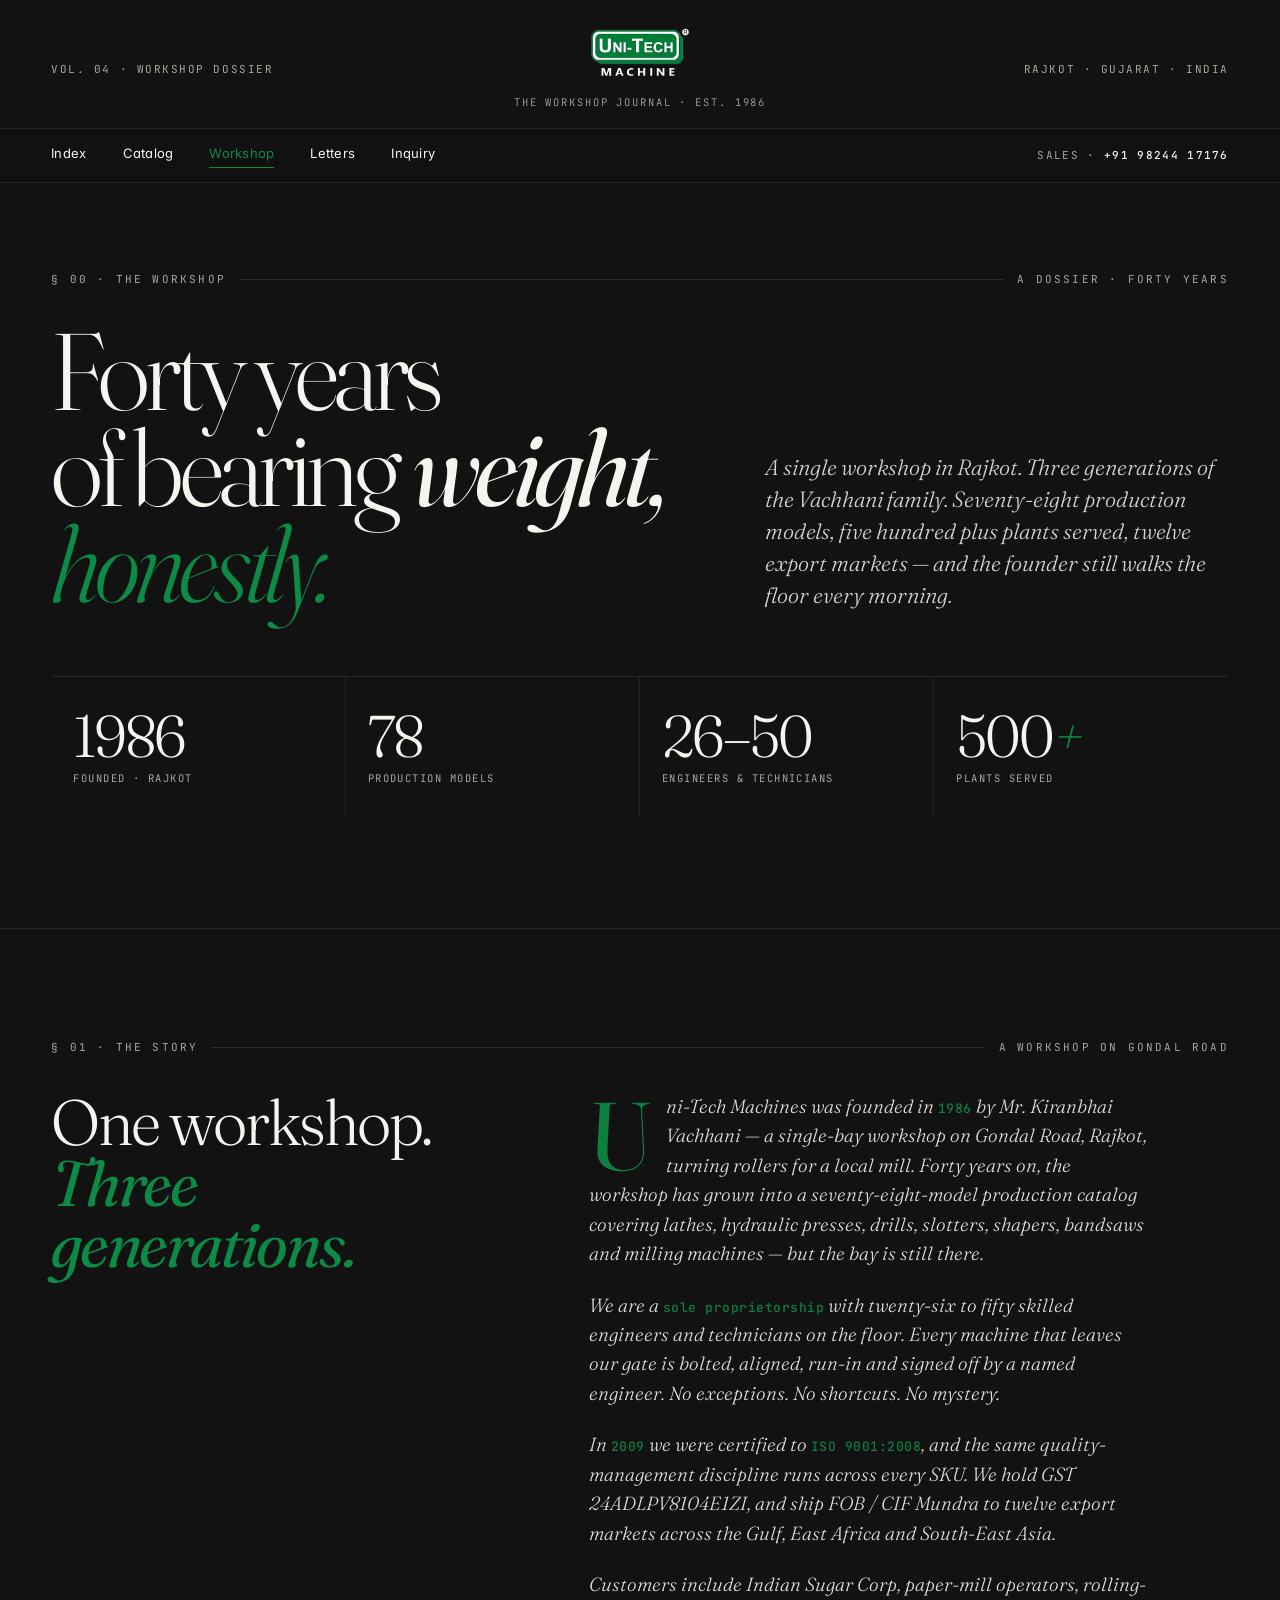
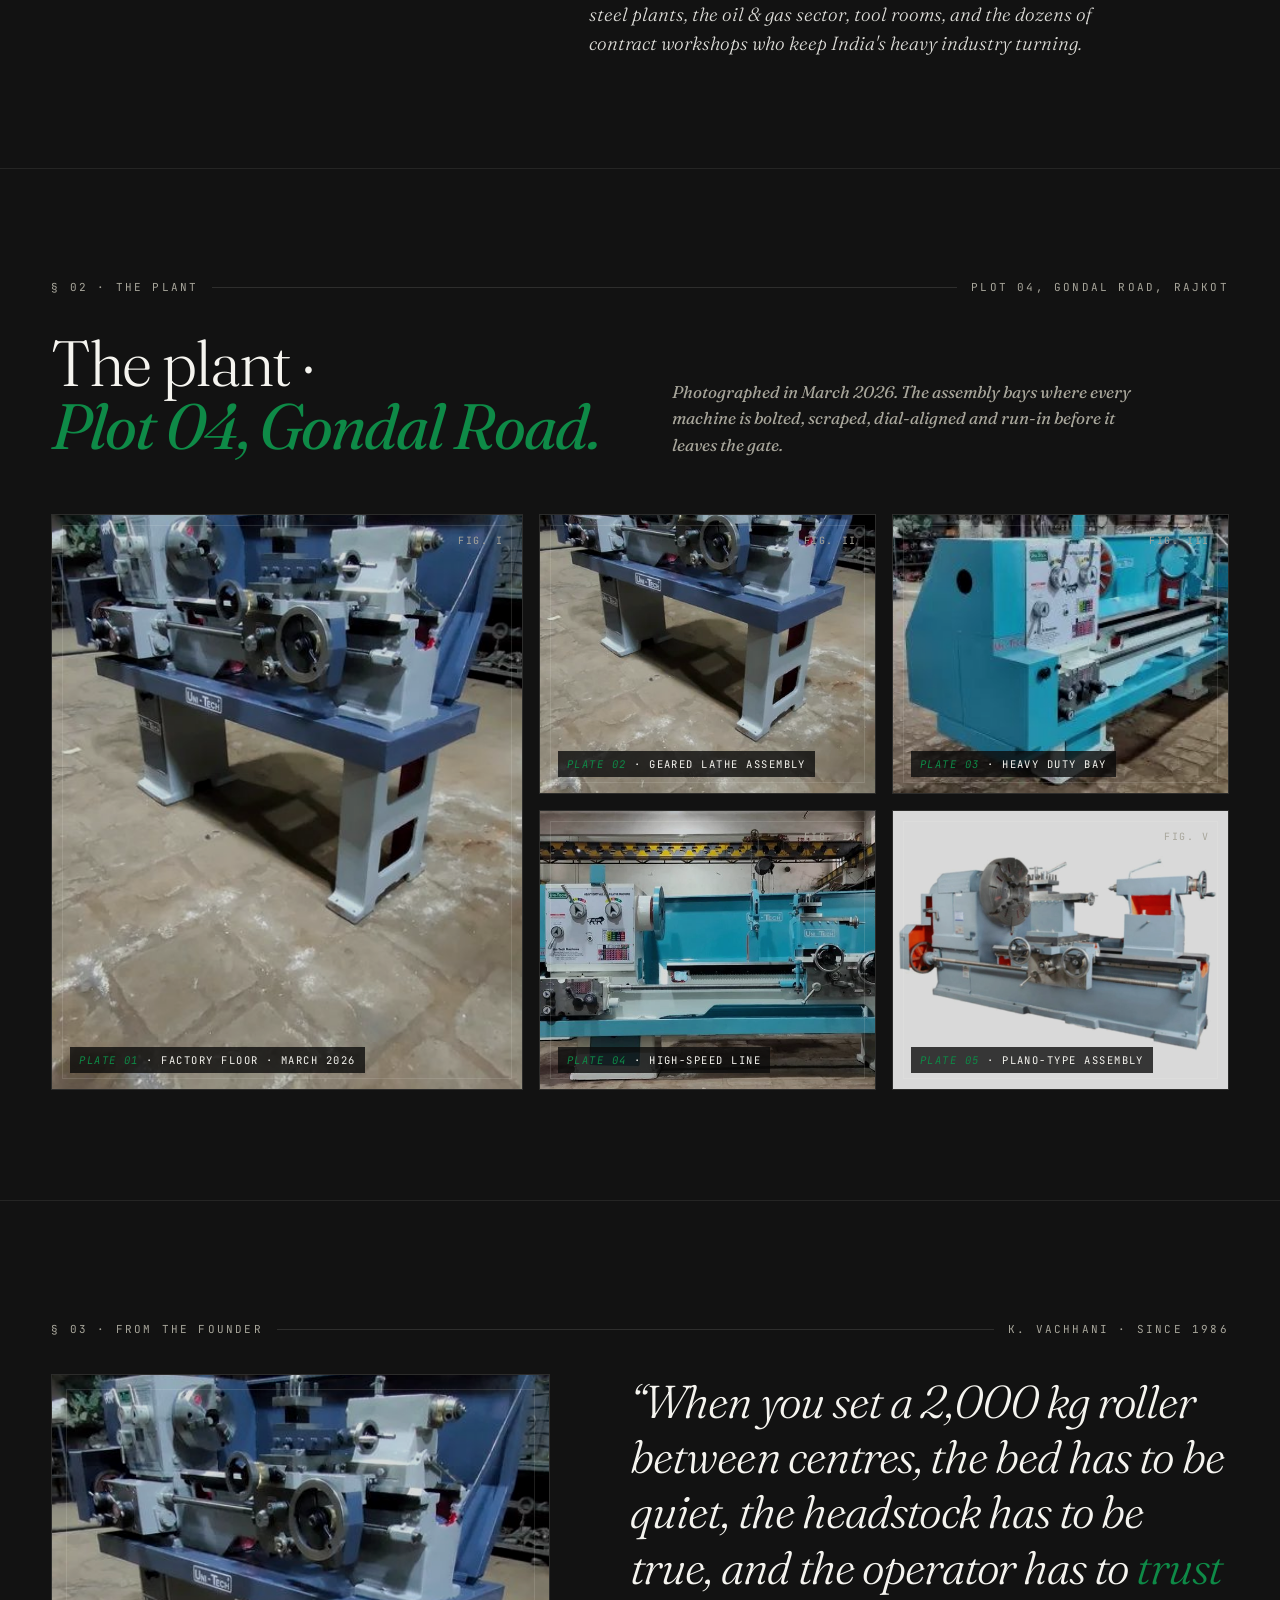
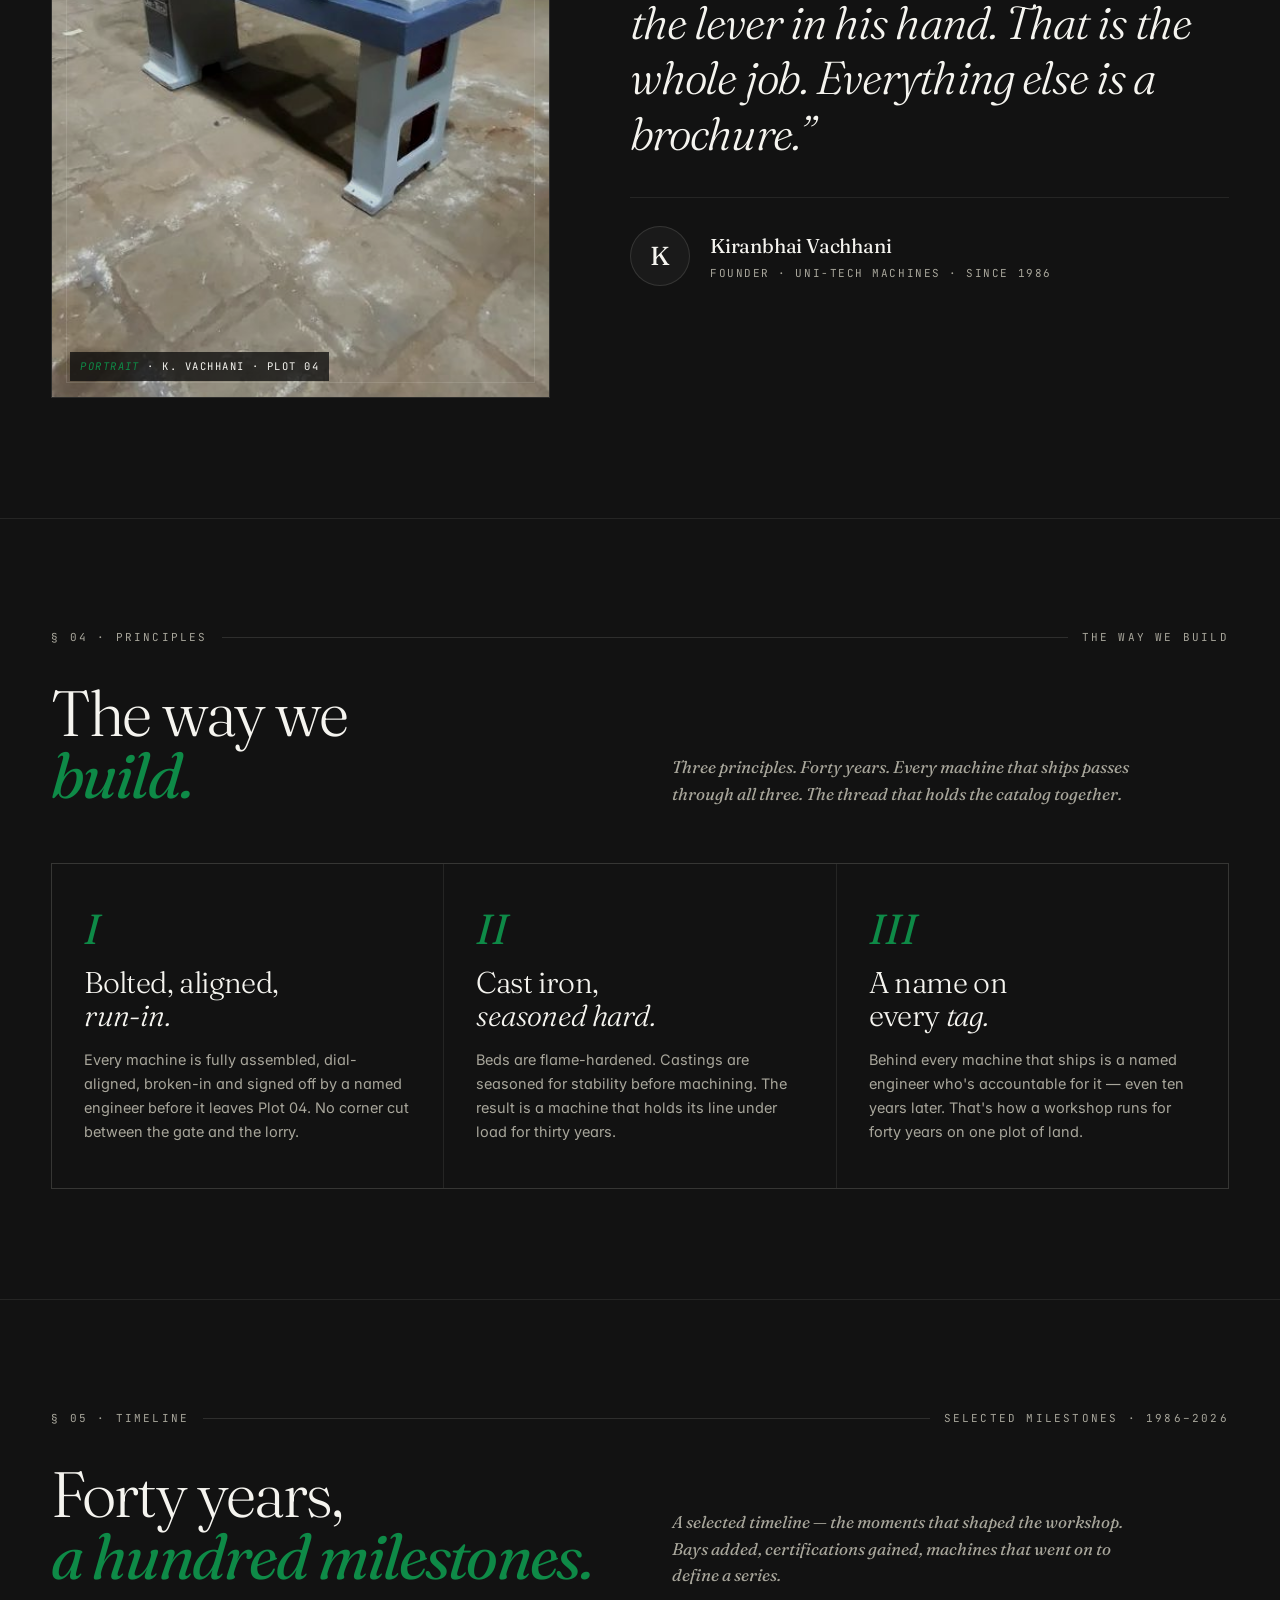
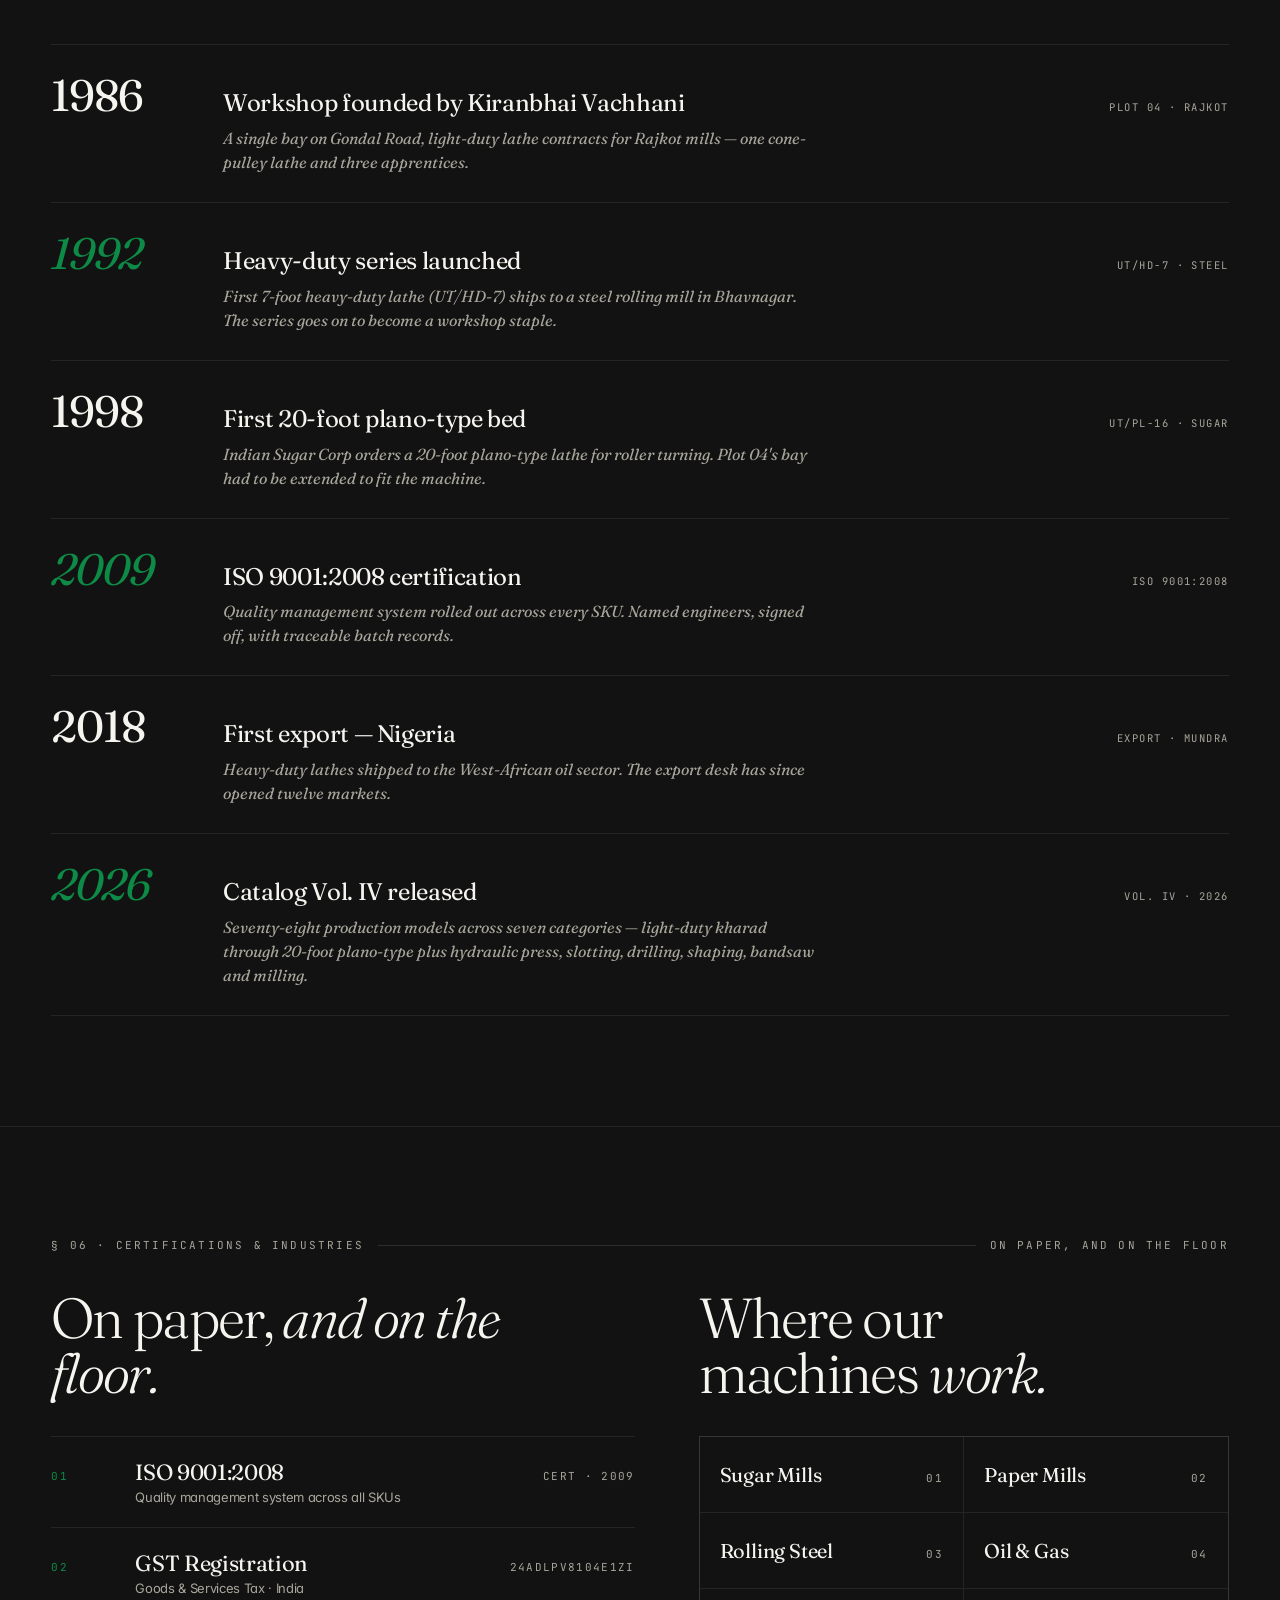
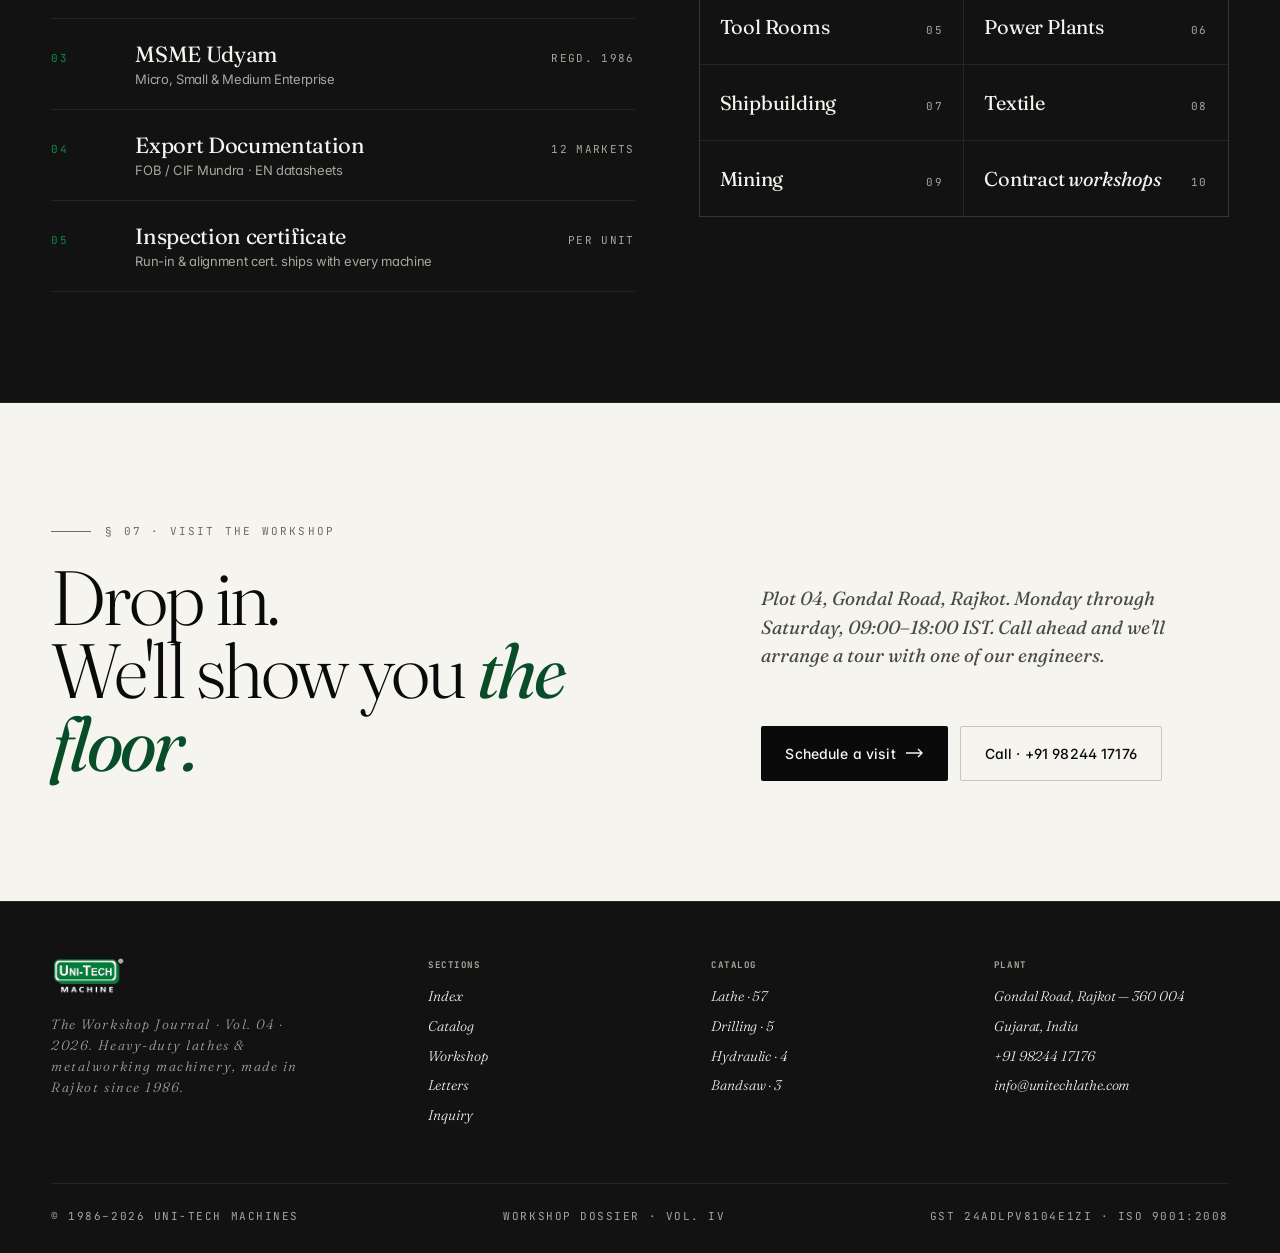
==== about.html @ e2010c21 "Initial commit - UniTech Machines website - Lathe machine catalog with 40+ products - Product detail" ====
<!doctype html>
<html lang="en">
<head>
  <meta charset="UTF-8" />
  <meta name="viewport" content="width=device-width, initial-scale=1" />

  <!-- Primary SEO -->
  <title>The Workshop — About Uni-Tech Machines | Lathe Manufacturer Since 1986</title>
  <meta name="description" content="Founded 1986 by Kiranbhai Vachhani. 40 years of building heavy-duty lathes, hydraulic press and metalworking machinery on Gondal Road, Rajkot. 26-50 engineers, 78 production models, 500+ plants served, 12 export markets. ISO 9001:2008 certified." />
  <meta name="keywords" content="Uni-Tech Machines about, Kiranbhai Vachhani, lathe manufacturer Rajkot, ISO 9001 2008 lathe manufacturer, industrial machinery Gujarat, MSME lathe maker, since 1986" />
  <meta name="author" content="Uni-Tech Machines" />
  <meta name="robots" content="index, follow, max-image-preview:large" />
  <link rel="canonical" href="https://www.unitechmachines.in/about.html" />
  <meta name="theme-color" content="#0E8A47" />
  <link rel="icon" href="img/logos/fevicon.png" />

  <!-- Open Graph -->
  <meta property="og:type" content="website" />
  <meta property="og:site_name" content="Uni-Tech Machines" />
  <meta property="og:title" content="The Workshop — About Uni-Tech Machines | Lathe Manufacturer Since 1986" />
  <meta property="og:description" content="Founded 1986 by Kiranbhai Vachhani. 40 years of building heavy-duty lathes, hydraulic press and metalworking machinery on Gondal Road, Rajkot. 26-50 engineers, 78 production models, 500+ plants served, 12 export markets. ISO 9001:2008 certified." />
  <meta property="og:url" content="https://www.unitechmachines.in/about.html" />
  <meta property="og:image" content="https://www.unitechmachines.in/img/products/uni-tech-geared-lathes.jpg" />
  <meta property="og:locale" content="en_IN" />

  <!-- Twitter -->
  <meta name="twitter:card" content="summary_large_image" />
  <meta name="twitter:title" content="The Workshop — About Uni-Tech Machines | Lathe Manufacturer Since 1986" />
  <meta name="twitter:description" content="Founded 1986 by Kiranbhai Vachhani. 40 years of building heavy-duty lathes, hydraulic press and metalworking machinery on Gondal Road, Rajkot. 26-50 engineers, 78 production models, 500+ plants served, 12 export markets. ISO 9001:2008 certified." />
  <meta name="twitter:image" content="https://www.unitechmachines.in/img/products/uni-tech-geared-lathes.jpg" />
  <link rel="preconnect" href="https://fonts.googleapis.com" />
  <link rel="preconnect" href="https://fonts.gstatic.com" crossorigin />
  <link href="https://fonts.googleapis.com/css2?family=Fraunces:ital,opsz,wght@0,9..144,300..700;1,9..144,300..700&family=Inter:wght@300;400;500;600;700&family=JetBrains+Mono:wght@400;500&display=swap" rel="stylesheet" />
  <link rel="stylesheet" href="css/base.css" />
  <style>
    body{ background: var(--ink-2); }

    /* ===== Masthead ===== */
    .masthead{ padding: 28px 0 18px; border-bottom: 1px solid rgba(245,244,239,.08); }
    .masthead-inner{ display:grid; grid-template-columns: 1fr auto 1fr; gap: 24px; align-items: center; }
    .masthead .left,.masthead .right{ font-family: var(--f-mono); font-size: 11px; letter-spacing:.14em; text-transform:uppercase; color: var(--bone-mute); }
    .masthead .right{ text-align: right; }
    .masthead .center{ font-family: var(--f-display); font-style: italic; font-weight: 300; font-size: 32px; letter-spacing: -0.01em; text-align: center; }
    .masthead .center small{ display:block; font-family: var(--f-mono); font-size: 10.5px; letter-spacing:.18em; text-transform: uppercase; color: var(--bone-mute); margin-top: 6px; font-style: normal; }

    .nav2{ display:flex; justify-content:space-between; align-items: center; padding: 14px 0; border-bottom: 1px solid rgba(245,244,239,.08); position: sticky; top:0; z-index: 50; background: rgba(18,18,18,.85); backdrop-filter: blur(12px); }
    .nav2 .wrap{ display:flex; justify-content:space-between; align-items: center; }
    .nav2-links{ display:flex; gap: 36px; }
    .nav2-links a{ font-family: var(--f-sans); font-size: 13px; color: var(--bone); letter-spacing: 0.02em; padding-bottom: 4px; border-bottom: 1px solid transparent; }
    .nav2-links a:hover, .nav2-links a.active{ border-color: var(--rust); color: var(--rust); }
    .nav2 .meta{ font-family: var(--f-mono); font-size: 11px; letter-spacing:.12em; color: var(--bone-mute); text-transform: uppercase; }
    .nav2 .meta b{ color: var(--bone); font-weight: 500; }

    .smark{ font-family: var(--f-mono); font-size: 11px; letter-spacing: .2em; text-transform: uppercase; color: var(--bone-mute); display:flex; align-items:center; gap: 14px; margin-bottom: 36px; }
    .smark .line{ flex: 1; height:1px; background: rgba(245,244,239,.12); }

    /* ===== Front matter (hero) ===== */
    .front{ padding: 88px 0 110px; border-bottom: 1px solid rgba(245,244,239,.08); }
    .front h1{
      font-family: var(--f-display); font-weight: 300;
      font-size: clamp(60px, 8.5vw, 156px);
      line-height: 0.88; letter-spacing: -0.045em;
      max-width: 14ch;
    }
    .front h1 em{ font-style: italic; font-weight: 400; }
    .front h1 .ru{ color: var(--rust); font-style: italic; }
    .front-grid{ display:grid; grid-template-columns: 1.4fr 1fr; gap: 64px; align-items: end; }
    .front .deck{
      font-family: var(--f-display); font-style: italic; font-weight: 300;
      font-size: 22px; line-height: 1.45;
      color: var(--bone); opacity: .85; max-width: 38ch;
    }

    /* tag-strip of stamps */
    .stamps{
      display:grid; grid-template-columns: repeat(4, 1fr); gap: 0;
      border-top: 1px solid rgba(245,244,239,.08); margin-top: 64px;
    }
    .stamp-cell{
      padding: 32px 22px;
      border-right: 1px solid rgba(245,244,239,.08);
      display:flex; flex-direction: column; gap: 8px;
    }
    .stamp-cell:last-child{ border-right: 0; }
    .stamp-cell h3{
      font-family: var(--f-display); font-weight: 300;
      font-size: clamp(40px, 4.6vw, 72px); line-height: 0.9; letter-spacing: -0.035em;
    }
    .stamp-cell h3 em{ font-style: italic; color: var(--rust); }
    .stamp-cell p{ font-family: var(--f-mono); font-size: 10.5px; letter-spacing: .14em; text-transform: uppercase; color: var(--bone-mute); }

    /* ===== Story (editorial column) ===== */
    .story{ padding: 110px 0; border-bottom: 1px solid rgba(245,244,239,.08); }
    .story-grid{ display:grid; grid-template-columns: 1fr 1.4fr; gap: 80px; align-items: start; }
    .story h2{ font-family: var(--f-display); font-weight: 300; font-size: clamp(40px, 5vw, 80px); line-height: 0.95; letter-spacing: -0.035em; max-width: 12ch; }
    .story h2 em{ font-style: italic; color: var(--rust); font-weight: 400; }
    .story .col{ display:flex; flex-direction: column; gap: 22px; max-width: 56ch; }
    .story .col p{ font-family: var(--f-display); font-style: italic; font-weight: 300; font-size: 19px; line-height: 1.55; color: var(--bone); opacity: .9; }
    .story .col p b{ color: var(--rust); font-style: normal; font-weight: 500; font-family: var(--f-mono); font-size: 13px; letter-spacing: .04em; }
    .story .col p:first-child::first-letter{
      font-family: var(--f-display); font-style: normal; font-weight: 400;
      font-size: 96px; line-height: 0.78;
      float: left; margin-right: 14px; margin-top: 6px;
      color: var(--rust);
    }

    /* ===== Plant gallery ===== */
    .plant{ padding: 110px 0; border-bottom: 1px solid rgba(245,244,239,.08); }
    .plant .head{ display:grid; grid-template-columns: 1fr 1fr; gap: 64px; align-items: end; margin-bottom: 56px; }
    .plant .head h2{ font-family: var(--f-display); font-weight: 300; font-size: clamp(40px, 5vw, 72px); line-height: 0.98; letter-spacing: -0.03em; max-width: 18ch; }
    .plant .head h2 em{ font-style: italic; color: var(--rust); font-weight: 400; }
    .plant .head .col-text{ font-family: var(--f-display); font-style: italic; font-size: 17px; line-height: 1.55; color: var(--bone-mute); max-width: 44ch; }

    .plant-grid{ display:grid; grid-template-columns: 1.4fr 1fr 1fr; grid-template-rows: 280px 280px; gap: 16px; }
    .pframe{
      position: relative; overflow: hidden; background: var(--ink-3);
      border: 1px solid rgba(245,244,239,.08);
    }
    .pframe img{ width: 100%; height: 100%; object-fit: cover; filter: contrast(1.04) saturate(.9) brightness(.85); }
    .pframe::before{ content:""; position:absolute; inset: 10px; border: 1px solid rgba(245,244,239,.12); pointer-events: none; z-index: 1; }
    .pframe .stamp{
      position:absolute; left: 18px; bottom: 16px; z-index: 2;
      font-family: var(--f-mono); font-size: 10.5px; letter-spacing: .14em; text-transform: uppercase;
      background: rgba(10,10,10,.78); padding: 5px 9px; color: var(--bone);
    }
    .pframe .stamp em{ color: var(--rust); font-style: italic; }
    .pframe .corner{ position:absolute; top: 18px; right: 18px; z-index: 2; font-family: var(--f-mono); font-size: 10px; color: var(--bone-mute); letter-spacing: .16em; }
    .pframe.tall{ grid-row: 1 / 3; }

    /* ===== Principles ===== */
    .vals{ padding: 110px 0; border-bottom: 1px solid rgba(245,244,239,.08); }
    .vals .head{ display:grid; grid-template-columns: 1fr 1fr; gap: 64px; align-items: end; margin-bottom: 56px; }
    .vals .head h2{ font-family: var(--f-display); font-weight: 300; font-size: clamp(40px, 5vw, 72px); line-height: 0.98; letter-spacing: -0.03em; max-width: 14ch; }
    .vals .head h2 em{ font-style: italic; color: var(--rust); font-weight: 400; }
    .vals .head .col-text{ font-family: var(--f-display); font-style: italic; font-size: 17px; line-height: 1.55; color: var(--bone-mute); max-width: 42ch; }
    .vgrid{ display:grid; grid-template-columns: repeat(3, 1fr); gap: 1px; background: rgba(245,244,239,.08); border: 1px solid rgba(245,244,239,.08); }
    .vcell{ background: var(--ink-2); padding: 44px 32px; display:flex; flex-direction: column; gap: 16px; min-height: 320px; }
    .vcell .roman{ font-family: var(--f-display); font-style: italic; font-size: 42px; line-height: 1; color: var(--rust); font-weight: 400; }
    .vcell h3{ font-family: var(--f-display); font-weight: 300; font-size: 30px; line-height: 1.1; letter-spacing: -0.02em; }
    .vcell h3 em{ font-style: italic; }
    .vcell p{ color: var(--bone-mute); font-size: 14.5px; line-height: 1.65; }

    /* ===== Timeline (long table) ===== */
    .tline{ padding: 110px 0; border-bottom: 1px solid rgba(245,244,239,.08); }
    .tline .head{ display:grid; grid-template-columns: 1fr 1fr; gap: 64px; align-items: end; margin-bottom: 56px; }
    .tline .head h2{ font-family: var(--f-display); font-weight: 300; font-size: clamp(40px, 5vw, 72px); line-height: 0.98; letter-spacing: -0.03em; max-width: 14ch; }
    .tline .head h2 em{ font-style: italic; color: var(--rust); font-weight: 400; }
    .tline .head .col-text{ font-family: var(--f-display); font-style: italic; font-size: 17px; line-height: 1.55; color: var(--bone-mute); max-width: 44ch; }

    .tline-rows{ border-top: 1px solid rgba(245,244,239,.08); }
    .tline-row{
      display:grid; grid-template-columns: 140px 1fr 200px; gap: 32px;
      padding: 28px 0; border-bottom: 1px solid rgba(245,244,239,.08); align-items: baseline;
      transition: background .25s var(--ease), padding-left .25s var(--ease);
    }
    .tline-row:hover{ background: rgba(245,244,239,.02); padding-left: 12px; }
    .tline-row:hover .tline-headline{ color: var(--rust); }
    .tline-year{ font-family: var(--f-display); font-size: 44px; line-height: 1; letter-spacing: -0.025em; }
    .tline-year em{ font-style: italic; color: var(--rust); font-weight: 400; }
    .tline-headline{ font-family: var(--f-display); font-size: 24px; letter-spacing: -0.015em; line-height: 1.2; transition: color .25s var(--ease); }
    .tline-desc{ font-family: var(--f-display); font-style: italic; font-size: 16px; color: var(--bone-mute); margin-top: 8px; max-width: 60ch; line-height: 1.5; }
    .tline-tag{ font-family: var(--f-mono); font-size: 10.5px; letter-spacing: .14em; text-transform: uppercase; color: var(--bone-mute); text-align: right; }

    /* ===== Certifications & industries ===== */
    .certs{ padding: 110px 0; border-bottom: 1px solid rgba(245,244,239,.08); }
    .certs-grid{ display:grid; grid-template-columns: 1.1fr 1fr; gap: 64px; align-items: start; }
    .cert-list{ border-top: 1px solid rgba(245,244,239,.08); }
    .cert-row{
      padding: 22px 0; border-bottom: 1px solid rgba(245,244,239,.08);
      display:grid; grid-template-columns: 60px 1fr 160px; gap: 24px; align-items: baseline;
    }
    .cert-row .num{ font-family: var(--f-mono); font-size: 11px; color: var(--rust); letter-spacing: .14em; }
    .cert-row .name{ font-family: var(--f-display); font-size: 22px; letter-spacing: -0.015em; line-height: 1.2; }
    .cert-row .name span{ display:block; font-family: var(--f-sans); font-size: 13px; color: var(--bone-mute); margin-top: 4px; font-weight: 400; }
    .cert-row .ref{ font-family: var(--f-mono); font-size: 11px; color: var(--bone-mute); letter-spacing: .12em; text-transform: uppercase; text-align: right; }

    .ind-list{ display:grid; grid-template-columns: 1fr 1fr; gap: 1px; background: rgba(245,244,239,.08); border: 1px solid rgba(245,244,239,.08); }
    .icell{ background: var(--ink-2); padding: 22px 20px; display:flex; justify-content: space-between; align-items: baseline; gap: 12px; font-family: var(--f-display); font-size: 20px; letter-spacing: -0.01em; }
    .icell:hover{ background: var(--ink-3); color: var(--rust); }
    .icell em{ font-style: italic; }
    .icell .num{ font-family: var(--f-mono); font-size: 11px; color: var(--bone-mute); letter-spacing: .14em; }

    /* ===== Founder quote ===== */
    .quote-section{
      padding: 120px 0; border-bottom: 1px solid rgba(245,244,239,.08);
    }
    .quote-grid{ display:grid; grid-template-columns: 1fr 1.2fr; gap: 80px; align-items: start; }
    .qphoto{ aspect-ratio: 4/5; overflow: hidden; background: var(--ink-3); position: relative; border: 1px solid rgba(245,244,239,.08); }
    .qphoto img{ width: 100%; height: 100%; object-fit: cover; filter: contrast(1.05) saturate(.9) brightness(.85); }
    .qphoto::before{ content:""; position:absolute; inset: 14px; border: 1px solid rgba(245,244,239,.12); pointer-events: none; z-index: 1; }
    .qphoto .stamp{ position:absolute; left:18px; bottom: 16px; font-family: var(--f-mono); font-size: 10.5px; letter-spacing: .14em; color: var(--bone); background: rgba(10,10,10,.75); padding: 6px 10px; text-transform: uppercase; z-index: 2; }
    .qphoto .stamp em{ color: var(--rust); font-style: italic; }

    .qtext{ font-family: var(--f-display); font-style: italic; font-weight: 300; font-size: clamp(28px, 3.6vw, 50px); line-height: 1.2; letter-spacing: -0.02em; color: var(--bone); }
    .qtext .ru{ color: var(--rust); }
    .qmeta{ display:flex; gap: 20px; align-items: center; padding-top: 28px; border-top: 1px solid rgba(245,244,239,.08); margin-top: 36px; }
    .qmeta .name{ font-family: var(--f-display); font-size: 20px; letter-spacing: -0.01em; }
    .qmeta .role{ font-family: var(--f-mono); font-size: 11px; color: var(--bone-mute); letter-spacing: .14em; text-transform: uppercase; display: block; margin-top: 4px; }

    /* ===== CTA ===== */
    .ab-cta{ background: var(--bone); color: var(--ink); padding: 120px 0; }
    .ab-cta .wrap{ display:grid; grid-template-columns: 1.4fr 1fr; gap: 56px; align-items: end; }
    .ab-cta h2{ font-family: var(--f-display); font-weight: 300; font-size: clamp(48px, 6vw, 96px); line-height: 0.95; letter-spacing: -0.035em; }
    .ab-cta h2 em{ font-style: italic; color: var(--rust-deep); font-weight: 400; }
    .ab-cta .signature{ font-family: var(--f-display); font-style: italic; font-size: 19px; line-height: 1.5; color: #4a4a45; max-width: 44ch; }
    .ab-cta .btn{ padding: 16px 24px; background: var(--ink); color: var(--bone); margin-top: 28px; margin-right: 12px; }
    .ab-cta .btn:hover{ background: var(--rust); color: var(--ink); }
    .ab-cta .btn-alt{ background: transparent; color: var(--ink); border: 1px solid rgba(10,10,10,.2); }
    .ab-cta .btn-alt:hover{ background: var(--ink); color: var(--bone); }

    /* ===== Colophon ===== */
    .colophon{ background: var(--ink-2); color: var(--bone-mute); border-top: 1px solid rgba(245,244,239,.1); padding: 56px 0 28px; font-family: var(--f-mono); font-size: 11px; letter-spacing: .14em; text-transform: uppercase; }
    .colophon .grid{ display:grid; grid-template-columns: 1.4fr 1fr 1fr 1fr; gap: 48px; }
    .colophon h5{ color: var(--bone-mute); margin-bottom: 14px; }
    .colophon ul{ display:flex; flex-direction: column; gap: 8px; }
    .colophon ul li{ font-family: var(--f-display); font-size: 14px; text-transform: none; letter-spacing: -0.005em; color: var(--bone); font-style: italic; font-weight: 300; }
    .colophon ul li a:hover{ color: var(--rust); }
    .colophon .title{ font-family: var(--f-display); font-style: italic; font-size: 28px; letter-spacing: -0.01em; color: var(--bone); text-transform: none; }
    .colophon .title-sub{ font-family: var(--f-display); font-size: 13.5px; color: var(--bone-mute); margin-top: 8px; max-width: 32ch; line-height: 1.55; font-style: italic; font-weight: 300; text-transform: none; }
    .colophon .row-bottom{ display:flex; justify-content:space-between; align-items: center; padding-top: 24px; border-top: 1px solid rgba(245,244,239,.08); margin-top: 56px; }

    @media (max-width: 1100px){
      .masthead-inner{ grid-template-columns: 1fr; text-align: center; }
      .masthead .left,.masthead .right{ text-align: center; }
      .front-grid{ grid-template-columns: 1fr; gap: 36px; }
      .stamps{ grid-template-columns: 1fr 1fr; }
      .stamp-cell:nth-child(2){ border-right: 0; }
      .stamp-cell:nth-child(1),.stamp-cell:nth-child(2){ border-bottom: 1px solid rgba(245,244,239,.08); }
      .story-grid{ grid-template-columns: 1fr; gap: 32px; }
      .plant .head{ grid-template-columns: 1fr; gap: 24px; }
      .plant-grid{ grid-template-columns: 1fr 1fr; grid-template-rows: auto auto auto; }
      .pframe.tall{ grid-column: 1 / -1; grid-row: auto; height: 320px; }
      .vals .head{ grid-template-columns: 1fr; gap: 24px; }
      .vgrid{ grid-template-columns: 1fr; }
      .tline .head{ grid-template-columns: 1fr; gap: 24px; }
      .tline-row{ grid-template-columns: 100px 1fr; }
      .tline-tag{ display: none; }
      .certs-grid{ grid-template-columns: 1fr; gap: 32px; }
      .quote-grid{ grid-template-columns: 1fr; gap: 32px; }
      .ab-cta .wrap{ grid-template-columns: 1fr; gap: 24px; }
      .colophon .grid{ grid-template-columns: 1fr 1fr; gap: 32px; }
    }
  </style>
<script src="js/site.js" defer></script>
</head>
<body>

  <!-- masthead -->
  <header class="masthead">
    <div class="wrap masthead-inner">
      <div class="left">Vol. 04 · Workshop dossier</div>
      <div class="center"><img src="img/logos/wh-logo.png" alt="Uni-Tech Machines" class="brand-logo" /><small>The Workshop Journal · est. 1986</small></div>
      <div class="right">Rajkot · Gujarat · India</div>
    </div>
  </header>

  <!-- sticky nav -->
  <nav class="nav2">
    <div class="wrap">
      <div class="nav2-links">
        <a href="index.html">Index</a>
        <a href="catalog.html">Catalog</a>
        <a href="about.html" class="active">Workshop</a>
        <a href="testimonials.html">Letters</a>
        <a href="contact.html">Inquiry</a>
      </div>
      <div class="meta">Sales · <b>+91 98244 17176</b></div>
    </div>
  </nav>

  <!-- Front matter -->
  <section class="front" data-screen-label="About">
    <div class="wrap">
      <div class="smark"><span>§ 00 · The Workshop</span><span class="line"></span><span>A dossier · forty years</span></div>
      <div class="front-grid">
        <h1>Forty years<br />of bearing <em>weight,</em><br /><span class="ru">honestly.</span></h1>
        <p class="deck">A single workshop in Rajkot. Three generations of the Vachhani family. Seventy-eight production models, five hundred plus plants served, twelve export markets — and the founder still walks the floor every morning.</p>
      </div>
      <div class="stamps">
        <div class="stamp-cell"><h3>1986</h3><p>Founded · Rajkot</p></div>
        <div class="stamp-cell"><h3>78</h3><p>Production models</p></div>
        <div class="stamp-cell"><h3>26–50</h3><p>Engineers &amp; technicians</p></div>
        <div class="stamp-cell"><h3>500<em>+</em></h3><p>Plants served</p></div>
      </div>
    </div>
  </section>

  <!-- Story -->
  <section class="story">
    <div class="wrap">
      <div class="smark"><span>§ 01 · The story</span><span class="line"></span><span>A workshop on Gondal Road</span></div>
      <div class="story-grid">
        <h2>One workshop. <em>Three generations.</em></h2>
        <div class="col">
          <p>Uni-Tech Machines was founded in <b>1986</b> by Mr. Kiranbhai Vachhani — a single-bay workshop on Gondal Road, Rajkot, turning rollers for a local mill. Forty years on, the workshop has grown into a seventy-eight-model production catalog covering lathes, hydraulic presses, drills, slotters, shapers, bandsaws and milling machines — but the bay is still there.</p>
          <p>We are a <b>sole proprietorship</b> with twenty-six to fifty skilled engineers and technicians on the floor. Every machine that leaves our gate is bolted, aligned, run-in and signed off by a named engineer. No exceptions. No shortcuts. No mystery.</p>
          <p>In <b>2009</b> we were certified to <b>ISO 9001:2008</b>, and the same quality-management discipline runs across every SKU. We hold GST 24ADLPV8104E1ZI, and ship FOB / CIF Mundra to twelve export markets across the Gulf, East Africa and South-East Asia.</p>
          <p>Customers include Indian Sugar Corp, paper-mill operators, rolling-steel plants, the oil &amp; gas sector, tool rooms, and the dozens of contract workshops who keep India's heavy industry turning.</p>
        </div>
      </div>
    </div>
  </section>

  <!-- Plant -->
  <section class="plant">
    <div class="wrap">
      <div class="smark"><span>§ 02 · The plant</span><span class="line"></span><span>Plot 04, Gondal Road, Rajkot</span></div>
      <div class="head">
        <h2>The plant ·<br /><em>Plot 04, Gondal Road.</em></h2>
        <p class="col-text">Photographed in March 2026. The assembly bays where every machine is bolted, scraped, dial-aligned and run-in before it leaves the gate.</p>
      </div>
      <div class="plant-grid">
        <div class="pframe tall">
          <img src="img/products/uni-tech-geared-lathes.jpg" alt="Factory floor at Uni-Tech Machines, Rajkot" />
          <div class="corner">FIG. I</div>
          <div class="stamp"><em>Plate 01</em> · Factory floor · March 2026</div>
        </div>
        <div class="pframe">
          <img src="img/products/uni-tech-geared-lathes.jpg" alt="Geared lathes line" />
          <div class="corner">FIG. II</div>
          <div class="stamp"><em>Plate 02</em> · Geared lathe assembly</div>
        </div>
        <div class="pframe">
          <img src="img/products/heavy-duty-gear-head-lathe-machine.jpg" alt="Heavy duty gear head lathe" />
          <div class="corner">FIG. III</div>
          <div class="stamp"><em>Plate 03</em> · Heavy duty bay</div>
        </div>
        <div class="pframe">
          <img src="img/products/all-geared-high-speed-lathe-machine.jpg" alt="All geared high speed lathe" />
          <div class="corner">FIG. IV</div>
          <div class="stamp"><em>Plate 04</em> · High-speed line</div>
        </div>
        <div class="pframe">
          <img src="img/products/heavy-duty-plano-type-lathe-machine.jpg" alt="Plano-type heavy duty lathe" />
          <div class="corner">FIG. V</div>
          <div class="stamp"><em>Plate 05</em> · Plano-type assembly</div>
        </div>
      </div>
    </div>
  </section>

  <!-- Founder quote -->
  <section class="quote-section">
    <div class="wrap">
      <div class="smark"><span>§ 03 · From the founder</span><span class="line"></span><span>K. Vachhani · since 1986</span></div>
      <div class="quote-grid">
        <div class="qphoto">
          <img src="img/products/uni-tech-geared-lathes.jpg" alt="Founder portrait placeholder" />
          <div class="stamp"><em>Portrait</em> · K. Vachhani · Plot 04</div>
        </div>
        <div>
          <p class="qtext">
            “When you set a 2,000 kg roller between centres, the bed has to be quiet, the headstock has to be true, and the operator has to <span class="ru">trust</span> the lever in his hand. That is the whole job. Everything else is a brochure.”
          </p>
          <div class="qmeta">
            <div style="width: 60px; height: 60px; border-radius: 50%; background: var(--ink-3); display:grid; place-items:center; font-family: var(--f-display); font-size: 26px; border: 1px solid rgba(245,244,239,.12);">K</div>
            <div>
              <div class="name">Kiranbhai Vachhani</div>
              <div class="role">Founder · Uni-Tech Machines · since 1986</div>
            </div>
          </div>
        </div>
      </div>
    </div>
  </section>

  <!-- Principles -->
  <section class="vals">
    <div class="wrap">
      <div class="smark"><span>§ 04 · Principles</span><span class="line"></span><span>The way we build</span></div>
      <div class="head">
        <h2>The way we<br /><em>build.</em></h2>
        <p class="col-text">Three principles. Forty years. Every machine that ships passes through all three. The thread that holds the catalog together.</p>
      </div>
      <div class="vgrid">
        <div class="vcell">
          <span class="roman"><em>I</em></span>
          <h3>Bolted, aligned,<br /><em>run-in.</em></h3>
          <p>Every machine is fully assembled, dial-aligned, broken-in and signed off by a named engineer before it leaves Plot 04. No corner cut between the gate and the lorry.</p>
        </div>
        <div class="vcell">
          <span class="roman"><em>II</em></span>
          <h3>Cast iron,<br /><em>seasoned hard.</em></h3>
          <p>Beds are flame-hardened. Castings are seasoned for stability before machining. The result is a machine that holds its line under load for thirty years.</p>
        </div>
        <div class="vcell">
          <span class="roman"><em>III</em></span>
          <h3>A name on<br />every <em>tag.</em></h3>
          <p>Behind every machine that ships is a named engineer who's accountable for it — even ten years later. That's how a workshop runs for forty years on one plot of land.</p>
        </div>
      </div>
    </div>
  </section>

  <!-- Timeline -->
  <section class="tline">
    <div class="wrap">
      <div class="smark"><span>§ 05 · Timeline</span><span class="line"></span><span>Selected milestones · 1986–2026</span></div>
      <div class="head">
        <h2>Forty years,<br /><em>a hundred milestones.</em></h2>
        <p class="col-text">A selected timeline — the moments that shaped the workshop. Bays added, certifications gained, machines that went on to define a series.</p>
      </div>
      <div class="tline-rows">
        <div class="tline-row">
          <div class="tline-year">1986</div>
          <div>
            <div class="tline-headline">Workshop founded by Kiranbhai Vachhani</div>
            <div class="tline-desc">A single bay on Gondal Road, light-duty lathe contracts for Rajkot mills — one cone-pulley lathe and three apprentices.</div>
          </div>
          <div class="tline-tag">PLOT 04 · RAJKOT</div>
        </div>
        <div class="tline-row">
          <div class="tline-year"><em>1992</em></div>
          <div>
            <div class="tline-headline">Heavy-duty series launched</div>
            <div class="tline-desc">First 7-foot heavy-duty lathe (UT/HD-7) ships to a steel rolling mill in Bhavnagar. The series goes on to become a workshop staple.</div>
          </div>
          <div class="tline-tag">UT/HD-7 · STEEL</div>
        </div>
        <div class="tline-row">
          <div class="tline-year">1998</div>
          <div>
            <div class="tline-headline">First 20-foot plano-type bed</div>
            <div class="tline-desc">Indian Sugar Corp orders a 20-foot plano-type lathe for roller turning. Plot 04's bay had to be extended to fit the machine.</div>
          </div>
          <div class="tline-tag">UT/PL-16 · SUGAR</div>
        </div>
        <div class="tline-row">
          <div class="tline-year"><em>2009</em></div>
          <div>
            <div class="tline-headline">ISO 9001:2008 certification</div>
            <div class="tline-desc">Quality management system rolled out across every SKU. Named engineers, signed off, with traceable batch records.</div>
          </div>
          <div class="tline-tag">ISO 9001:2008</div>
        </div>
        <div class="tline-row">
          <div class="tline-year">2018</div>
          <div>
            <div class="tline-headline">First export — Nigeria</div>
            <div class="tline-desc">Heavy-duty lathes shipped to the West-African oil sector. The export desk has since opened twelve markets.</div>
          </div>
          <div class="tline-tag">EXPORT · MUNDRA</div>
        </div>
        <div class="tline-row">
          <div class="tline-year"><em>2026</em></div>
          <div>
            <div class="tline-headline">Catalog Vol. IV released</div>
            <div class="tline-desc">Seventy-eight production models across seven categories — light-duty kharad through 20-foot plano-type plus hydraulic press, slotting, drilling, shaping, bandsaw and milling.</div>
          </div>
          <div class="tline-tag">VOL. IV · 2026</div>
        </div>
      </div>
    </div>
  </section>

  <!-- Certifications + industries -->
  <section class="certs">
    <div class="wrap">
      <div class="smark"><span>§ 06 · Certifications &amp; industries</span><span class="line"></span><span>On paper, and on the floor</span></div>
      <div class="certs-grid">
        <div>
          <h2 style="font-family: var(--f-display); font-weight: 300; font-size: clamp(36px, 4.4vw, 60px); line-height: 0.98; letter-spacing: -0.03em; margin-bottom: 36px; max-width: 16ch;">On paper, <em>and on the floor.</em></h2>
          <div class="cert-list">
            <div class="cert-row"><span class="num">01</span><span class="name">ISO 9001:2008<span>Quality management system across all SKUs</span></span><span class="ref">CERT · 2009</span></div>
            <div class="cert-row"><span class="num">02</span><span class="name">GST Registration<span>Goods &amp; Services Tax · India</span></span><span class="ref">24ADLPV8104E1ZI</span></div>
            <div class="cert-row"><span class="num">03</span><span class="name">MSME Udyam<span>Micro, Small &amp; Medium Enterprise</span></span><span class="ref">REGD. 1986</span></div>
            <div class="cert-row"><span class="num">04</span><span class="name">Export Documentation<span>FOB / CIF Mundra · EN datasheets</span></span><span class="ref">12 MARKETS</span></div>
            <div class="cert-row"><span class="num">05</span><span class="name">Inspection certificate<span>Run-in &amp; alignment cert. ships with every machine</span></span><span class="ref">PER UNIT</span></div>
          </div>
        </div>
        <div>
          <h2 style="font-family: var(--f-display); font-weight: 300; font-size: clamp(36px, 4.4vw, 60px); line-height: 0.98; letter-spacing: -0.03em; margin-bottom: 36px; max-width: 14ch;">Where our<br />machines <em>work.</em></h2>
          <div class="ind-list">
            <div class="icell"><span>Sugar Mills</span><span class="num">01</span></div>
            <div class="icell"><span>Paper Mills</span><span class="num">02</span></div>
            <div class="icell"><span>Rolling Steel</span><span class="num">03</span></div>
            <div class="icell"><span>Oil &amp; Gas</span><span class="num">04</span></div>
            <div class="icell"><span>Tool Rooms</span><span class="num">05</span></div>
            <div class="icell"><span>Power Plants</span><span class="num">06</span></div>
            <div class="icell"><span>Shipbuilding</span><span class="num">07</span></div>
            <div class="icell"><span>Textile</span><span class="num">08</span></div>
            <div class="icell"><span>Mining</span><span class="num">09</span></div>
            <div class="icell"><span>Contract<em>&nbsp;workshops</em></span><span class="num">10</span></div>
          </div>
        </div>
      </div>
    </div>
  </section>

  <!-- CTA -->
  <section class="ab-cta">
    <div class="wrap">
      <div>
        <div class="smark" style="color:#6b6b62; margin-bottom: 22px;"><span style="height:1px; width: 40px; background: #6b6b62;"></span><span>§ 07 · Visit the workshop</span></div>
        <h2>Drop in.<br />We'll show you <em>the floor.</em></h2>
      </div>
      <div>
        <p class="signature">Plot 04, Gondal Road, Rajkot. Monday through Saturday, 09:00–18:00 IST. Call ahead and we'll arrange a tour with one of our engineers.</p>
        <div style="display:flex; gap: 0; flex-wrap: wrap; margin-top: 28px;">
          <a class="btn" href="contact.html">Schedule a visit
            <svg class="arrow" viewBox="0 0 18 10" fill="none"><path d="M0 5h16M12 1l4 4-4 4" stroke="currentColor" stroke-width="1.4"/></svg>
          </a>
          <a class="btn btn-alt" href="tel:+919824417176">Call · +91 98244 17176</a>
        </div>
      </div>
    </div>
  </section>

  <!-- Colophon -->
  <footer class="colophon">
    <div class="wrap">
      <div class="grid">
        <div>
          <img src="img/logos/wh-logo.png" alt="Uni-Tech Machines" class="brand-logo sm" />
          <div class="title-sub">The Workshop Journal · Vol. 04 · 2026. Heavy-duty lathes &amp; metalworking machinery, made in Rajkot since 1986.</div>
        </div>
        <div>
          <h5>Sections</h5>
          <ul>
            <li><a href="index.html">Index</a></li>
            <li><a href="catalog.html">Catalog</a></li>
            <li><a href="about.html">Workshop</a></li>
            <li><a href="testimonials.html">Letters</a></li>
            <li><a href="contact.html">Inquiry</a></li>
          </ul>
        </div>
        <div>
          <h5>Catalog</h5>
          <ul>
            <li><a href="catalog.html?cat=lathe">Lathe · 57</a></li>
            <li><a href="catalog.html?cat=drilling">Drilling · 5</a></li>
            <li><a href="catalog.html?cat=hydraulic">Hydraulic · 4</a></li>
            <li><a href="catalog.html?cat=bandsaw">Bandsaw · 3</a></li>
          </ul>
        </div>
        <div>
          <h5>Plant</h5>
          <ul>
            <li>Gondal Road, Rajkot — 360 004</li>
            <li>Gujarat, India</li>
            <li><a href="tel:+919824417176">+91 98244 17176</a></li>
            <li><a href="mailto:info@unitechlathe.com">info@unitechlathe.com</a></li>
          </ul>
        </div>
      </div>
      <div class="row-bottom">
        <span>© 1986–2026 Uni-Tech Machines</span>
        <span>Workshop Dossier · Vol. IV</span>
        <span>GST 24ADLPV8104E1ZI · ISO 9001:2008</span>
      </div>
    </div>
  </footer>

</body>
</html>
---- css/base.css ----
/* =========================================================
   Uni-Tech Machines — Foundation
   Industrial premium · Direction A (Monument)
   ========================================================= */

/* ----- Tokens ----- */
:root{
  /* Core palette */
  --ink:        #0a0a0a;          /* primary surface */
  --ink-2:      #121212;          /* slightly lifted surface */
  --ink-3:      #1a1a1a;          /* card surface */
  --ink-4:      #232323;          /* hairline / divider */
  --ink-5:      #2e2e2e;
  --bone:       #f5f4ef;          /* warm off-white */
  --bone-2:     #ebe9e0;
  --bone-mute:  #a8a69b;          /* muted text on dark */
  --bone-dim:   #6f6d65;
  /* Brand green — sampled from Uni-Tech logo (~rgb(10,120,60)) */
  --brand:      #0E8A47;          /* primary brand emerald */
  --brand-soft: #18B25E;          /* hover / lighter */
  --brand-deep: #084D27;          /* deep for CTAs on bone */
  /* Legacy aliases (kept so existing rules render correctly) */
  --rust:       var(--brand);
  --rust-soft:  var(--brand-soft);
  --rust-deep:  var(--brand-deep);
  --steel:      #4a4d52;

  /* Typography */
  --f-display: 'Fraunces', 'Times New Roman', serif;
  --f-sans:    'Inter', system-ui, sans-serif;
  --f-mono:    'JetBrains Mono', 'IBM Plex Mono', ui-monospace, monospace;

  /* Scale */
  --container: 1320px;
  --gutter: clamp(20px, 4vw, 56px);

  /* Motion */
  --ease: cubic-bezier(.22,.61,.36,1);
}

/* ----- Reset ----- */
*,*::before,*::after{ box-sizing:border-box; margin:0; padding:0; }
html{ -webkit-font-smoothing:antialiased; -moz-osx-font-smoothing:grayscale; }
body{
  font-family: var(--f-sans);
  font-size: 16px;
  line-height: 1.55;
  color: var(--bone);
  background: var(--ink);
  overflow-x: hidden;
  font-feature-settings: "ss01", "cv11";
}
img,svg{ display:block; max-width:100%; }
a{ color:inherit; text-decoration:none; }
ul,ol{ list-style:none; }
button{ font: inherit; color:inherit; background:none; border:0; cursor:pointer; }
input,select,textarea{ font: inherit; color:inherit; }

/* ----- Typography helpers ----- */
.f-display{ font-family: var(--f-display); font-weight:400; letter-spacing:-0.02em; font-variation-settings:"SOFT" 30,"WONK" 0; }
.f-mono{ font-family: var(--f-mono); font-feature-settings:"ss01"; }
.eyebrow{
  font-family: var(--f-mono);
  font-size: 11px;
  letter-spacing: 0.18em;
  text-transform: uppercase;
  color: var(--bone-mute);
}
.eyebrow .dot{
  display:inline-block; width:6px; height:6px; background:var(--rust); border-radius:50%;
  vertical-align:middle; margin-right:10px; transform:translateY(-1px);
}

/* ----- Layout ----- */
.wrap{
  width: 100%;
  max-width: var(--container);
  margin: 0 auto;
  padding: 0 var(--gutter);
}

/* ----- Hairlines ----- */
.hr{ height:1px; background: var(--ink-4); border:0; }
.hr-bone{ height:1px; background: rgba(245,244,239,.12); border:0; }

/* ----- Buttons ----- */
.btn{
  display:inline-flex; align-items:center; gap:10px;
  padding: 14px 22px;
  font-family: var(--f-sans);
  font-size: 14px;
  font-weight: 500;
  letter-spacing: 0.01em;
  border-radius: 2px;
  transition: background .25s var(--ease), color .25s var(--ease), transform .25s var(--ease);
  white-space:nowrap;
}
.btn .arrow{ width:18px; height:10px; }
.btn-primary{ background: var(--brand); color: var(--bone); }
.btn-primary:hover{ background: var(--brand-soft); color: var(--ink); }
.btn-ghost{ background: transparent; color: var(--bone); border:1px solid rgba(245,244,239,.25); }
.btn-ghost:hover{ background: rgba(245,244,239,.06); border-color: rgba(245,244,239,.4); }
.btn-ink{ background: var(--ink); color: var(--bone); }
.btn-bone{ background: var(--bone); color: var(--ink); }

/* ----- Pill / badge ----- */
.tag{
  display:inline-flex; align-items:center; gap:8px;
  padding: 6px 10px;
  font-family: var(--f-mono);
  font-size: 10.5px;
  letter-spacing: 0.14em;
  text-transform: uppercase;
  color: var(--bone);
  border: 1px solid rgba(245,244,239,.22);
  border-radius: 100px;
}
.tag.solid{ background: var(--rust); color: var(--ink); border-color: transparent; }

/* ----- Navigation (shared) ----- */
.nav{
  position: sticky; top:0; z-index: 60;
  background: rgba(10,10,10,.78);
  backdrop-filter: blur(14px);
  -webkit-backdrop-filter: blur(14px);
  border-bottom: 1px solid rgba(245,244,239,.08);
}
.nav-inner{
  display:flex; align-items:center; justify-content:space-between;
  height: 72px;
}
.nav-brand{ display:flex; align-items:center; gap:12px; font-family:var(--f-display); font-size: 19px; letter-spacing:-0.01em; }
.nav-brand .mark{
  width:34px; height:34px; border-radius:2px;
  background: var(--rust); color: var(--ink);
  display:grid; place-items:center;
  font-family: var(--f-mono); font-size:13px; font-weight:700; letter-spacing:0;
}
.nav-brand .marker{ font-family:var(--f-mono); font-size:10px; color: var(--bone-mute); letter-spacing:.16em; }
.nav-links{ display:flex; gap: 36px; align-items:center; }
.nav-links a{
  font-size: 13.5px; color: var(--bone);
  display:inline-flex; align-items:center; gap:6px;
  position: relative; padding: 6px 0;
}
.nav-links a .num{ font-family: var(--f-mono); font-size: 10px; color: var(--bone-dim); }
.nav-links a:hover{ color: var(--rust); }
.nav-links a.active::after{
  content:""; position:absolute; left:0; right:0; bottom:-2px; height:1px; background: var(--rust);
}
.nav-cta{ display:flex; align-items:center; gap:14px; }
.nav-cta .ph{ font-family: var(--f-mono); font-size:12px; color: var(--bone-mute); }
.nav-cta .ph b{ color: var(--bone); font-weight:500; letter-spacing:.04em; }

/* ----- Footer (shared) ----- */
.foot{
  background: var(--ink-2);
  border-top: 1px solid rgba(245,244,239,.08);
  padding: 80px 0 28px;
  margin-top: 80px;
}
.foot-grid{
  display:grid; gap: 48px;
  grid-template-columns: 1.6fr 1fr 1fr 1.2fr;
}
.foot h5{
  font-family: var(--f-mono); font-size:11px; letter-spacing:.18em; text-transform:uppercase;
  color: var(--bone-mute); margin-bottom: 18px;
}
.foot ul li{ margin-bottom:10px; font-size: 13.5px; color: var(--bone); opacity:.85; }
.foot ul li a:hover{ color: var(--rust); opacity:1; }
.foot-brand-title{ font-family: var(--f-display); font-size: 32px; letter-spacing: -0.02em; }
.foot-brand p{ color: var(--bone-mute); font-size: 13.5px; max-width: 32ch; margin-top: 14px; line-height:1.6; }
.foot-bottom{
  display:flex; justify-content:space-between; align-items:center;
  margin-top: 64px; padding-top: 24px;
  border-top: 1px solid rgba(245,244,239,.08);
  font-family: var(--f-mono); font-size: 11px; color: var(--bone-dim); letter-spacing:.06em;
}

/* ----- Cards / placeholders ----- */
.placeholder-photo{
  background:
    repeating-linear-gradient( 135deg, rgba(245,244,239,.04) 0 12px, rgba(245,244,239,0) 12px 24px),
    var(--ink-3);
  position: relative;
  overflow: hidden;
}
.placeholder-photo::after{
  content: attr(data-label);
  position: absolute; left:14px; bottom:12px;
  font-family: var(--f-mono); font-size:10.5px; color: var(--bone-dim); letter-spacing:.16em; text-transform:uppercase;
}

/* ----- Image treatment ----- */
.photo-wrap{ position:relative; overflow:hidden; background: var(--ink-3); }
.photo-wrap img{ width:100%; height:100%; object-fit:cover; }
.photo-grain::after{
  content:""; position:absolute; inset:0; pointer-events:none;
  background: radial-gradient(60% 60% at 50% 40%, transparent 50%, rgba(10,10,10,.55) 100%);
  mix-blend-mode: multiply;
}

/* ----- Accessibility ----- */
:focus-visible{ outline: 2px solid var(--rust); outline-offset: 3px; }

/* ----- Selection ----- */
::selection{ background: var(--rust); color: var(--ink); }

/* ----- Brand logo (masthead / colophon) ----- */
.brand-logo{
  height: 56px; width: auto;
  display: block; margin: 0 auto 10px;
}
.brand-logo.sm{ height: 40px; margin: 0 0 16px 0; }

/* ----- Mobile navigation (hamburger) ----- */
.nav-ham{
  display: none;
  width: 38px; height: 38px;
  background: transparent; border: 1px solid rgba(245,244,239,.2);
  border-radius: 2px;
  cursor: pointer;
  align-items: center; justify-content: center;
  padding: 0;
  position: relative;
}
.nav-ham span{
  display: block; width: 18px; height: 1.5px;
  background: var(--bone);
  position: relative;
  transition: transform .2s var(--ease), opacity .2s var(--ease);
}
.nav-ham span::before, .nav-ham span::after{
  content:""; position:absolute; left:0; right:0; height: 1.5px; background: var(--bone);
  transition: transform .2s var(--ease), opacity .2s var(--ease);
}
.nav-ham span::before{ top: -6px; }
.nav-ham span::after{ top: 6px; }
.nav-ham.open span{ transform: rotate(45deg); }
.nav-ham.open span::before{ transform: translateY(6px) rotate(-90deg); opacity: 0; }
.nav-ham.open span::after{ transform: translateY(-6px) rotate(-90deg); }

@media (max-width: 760px){
  .nav-ham{ display: inline-flex; }
  .nav2-links, .nav-links{
    display: none !important;
    position: absolute; top: 100%; left: 0; right: 0;
    background: var(--ink-2);
    flex-direction: column; gap: 0 !important;
    padding: 8px 0;
    border-bottom: 1px solid rgba(245,244,239,.08);
    box-shadow: 0 16px 40px rgba(0,0,0,.4);
  }
  .nav2-links.open, .nav-links.open{ display: flex !important; }
  .nav2-links a, .nav-links a{
    padding: 16px 24px !important;
    border-bottom: 1px solid rgba(245,244,239,.06) !important;
    font-size: 15px !important;
  }
  .nav2-links a:last-child, .nav-links a:last-child{ border-bottom: 0 !important; }
  .nav2 .meta, .nav .nav-cta{ display: none !important; }
  .nav2, .nav{ position: relative; }
  .masthead .center{ font-size: 24px !important; }
  .brand-logo{ height: 44px; }
}

/* ----- Hero/headline mobile tightening (override page-local clamp() mins) ----- */
@media (max-width: 640px){
  .hero2 h1, .cat-hero h1, .ct-hero h1, .front h1, .t-hero h1{
    font-size: clamp(38px, 11vw, 56px) !important;
    line-height: 0.94 !important;
  }
  .hero2 h1{ max-width: 18ch; }
  .sec-head h2, .features-head h2, .head h2{
    font-size: clamp(30px, 8vw, 44px) !important;
    line-height: 1 !important;
  }
  .wrap{ padding: 0 20px; }
  section.s, .hero2, .ct-hero, .cat-hero, .t-hero, .front{ padding-top: 56px; padding-bottom: 56px; }
}

/* ----- Scrollbar (subtle) ----- */
html{ scrollbar-color: var(--ink-4) transparent; }
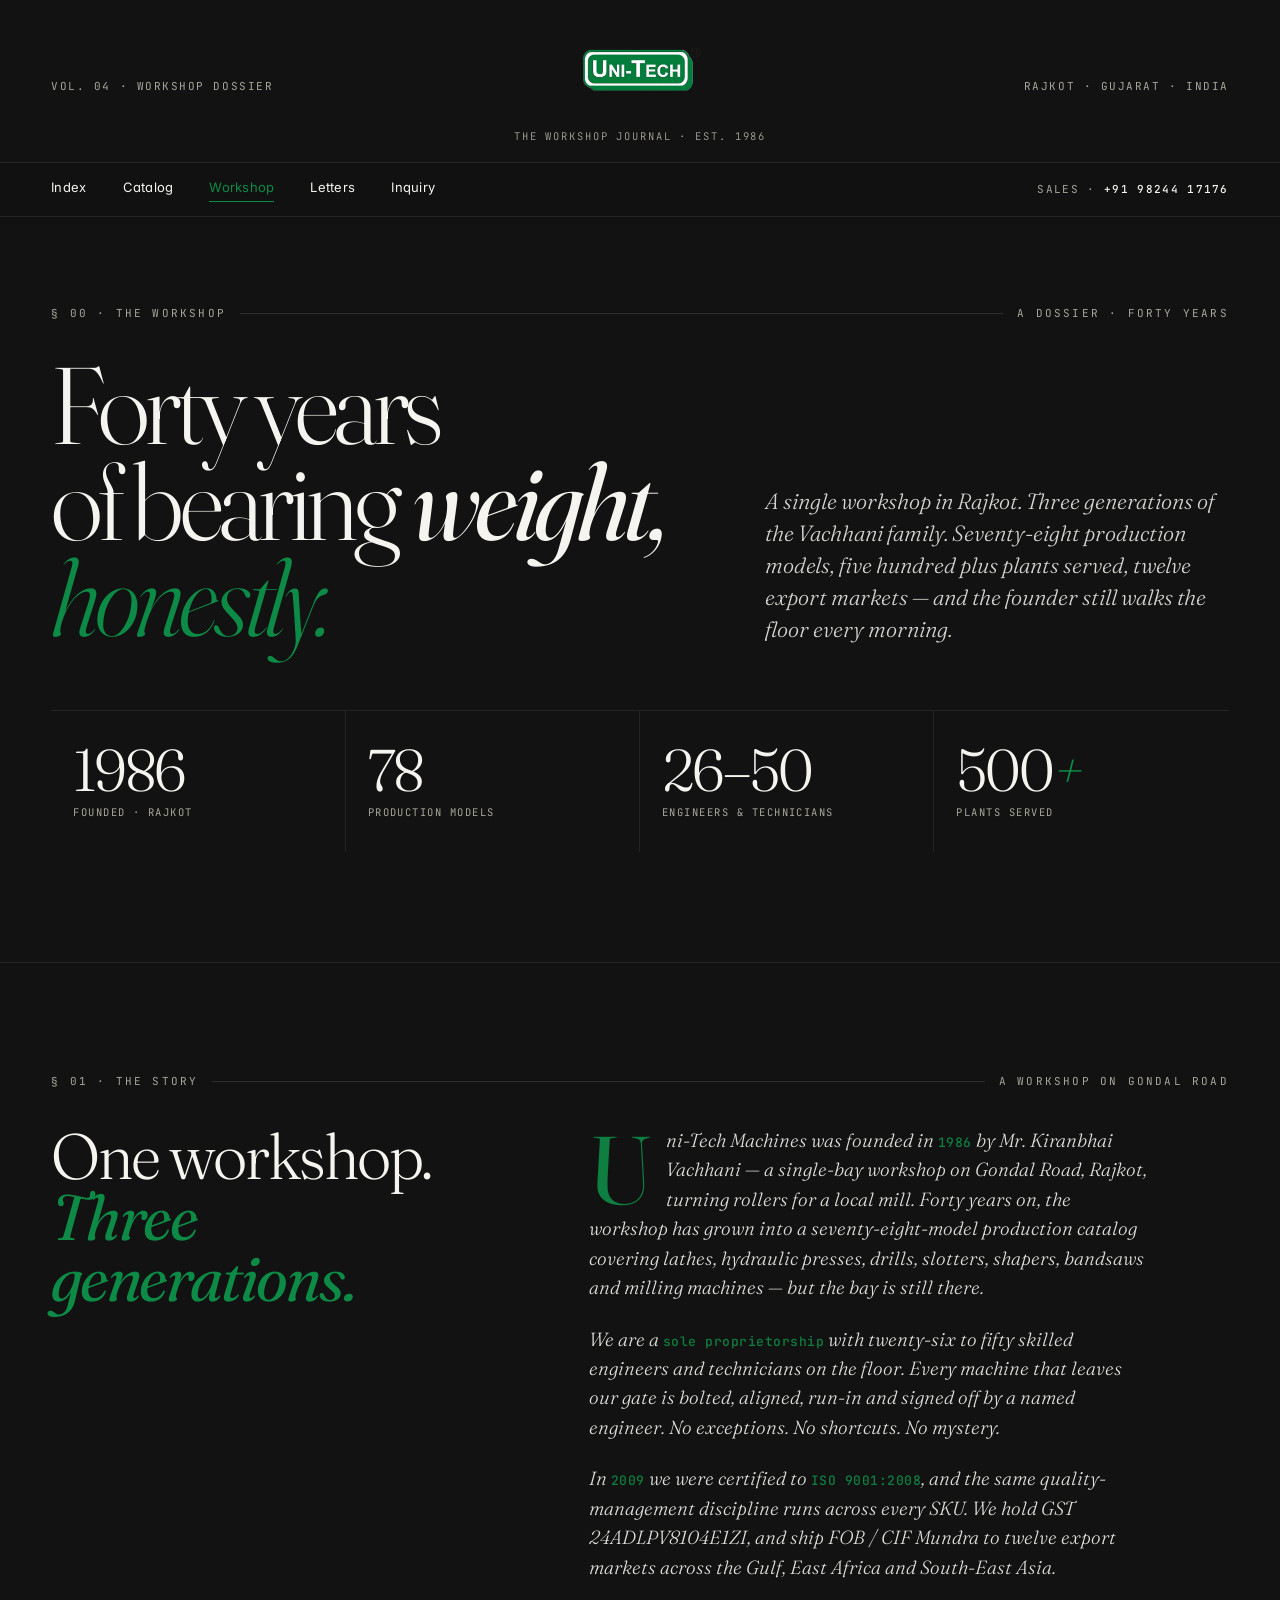
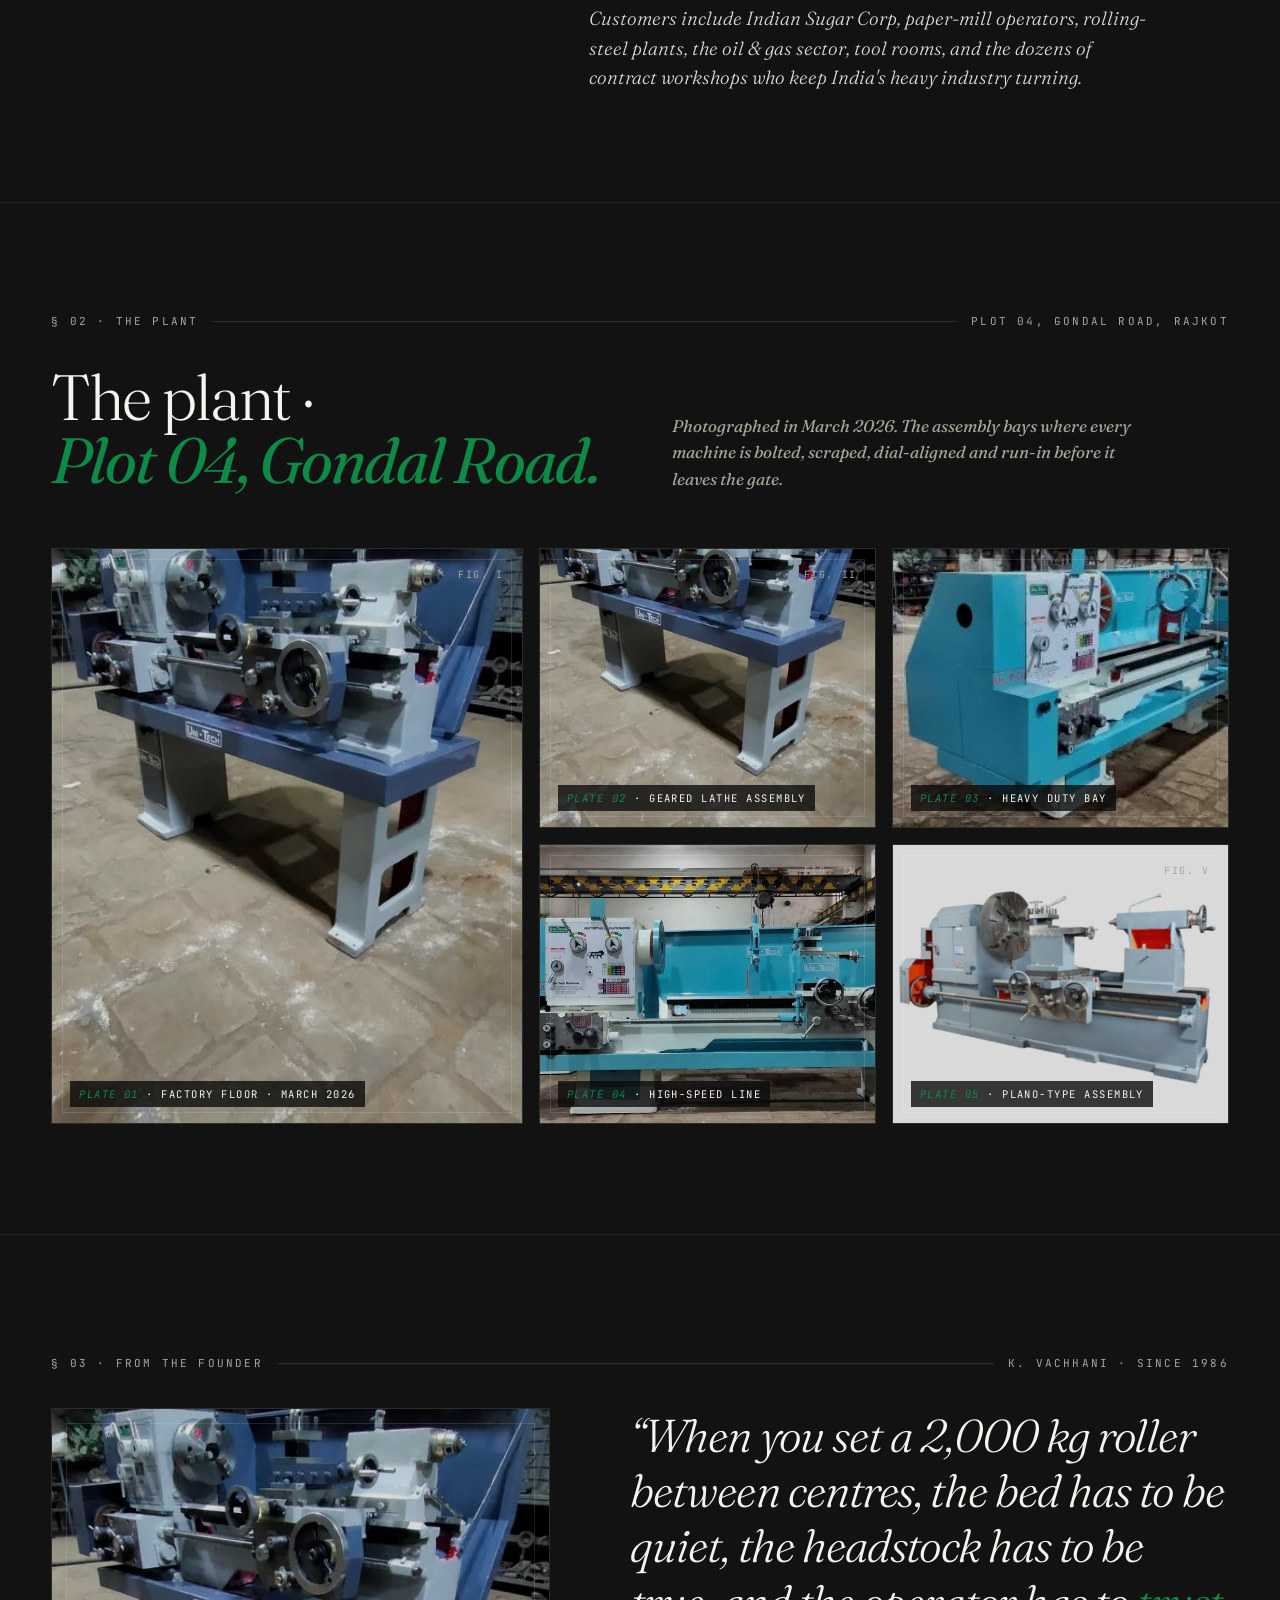
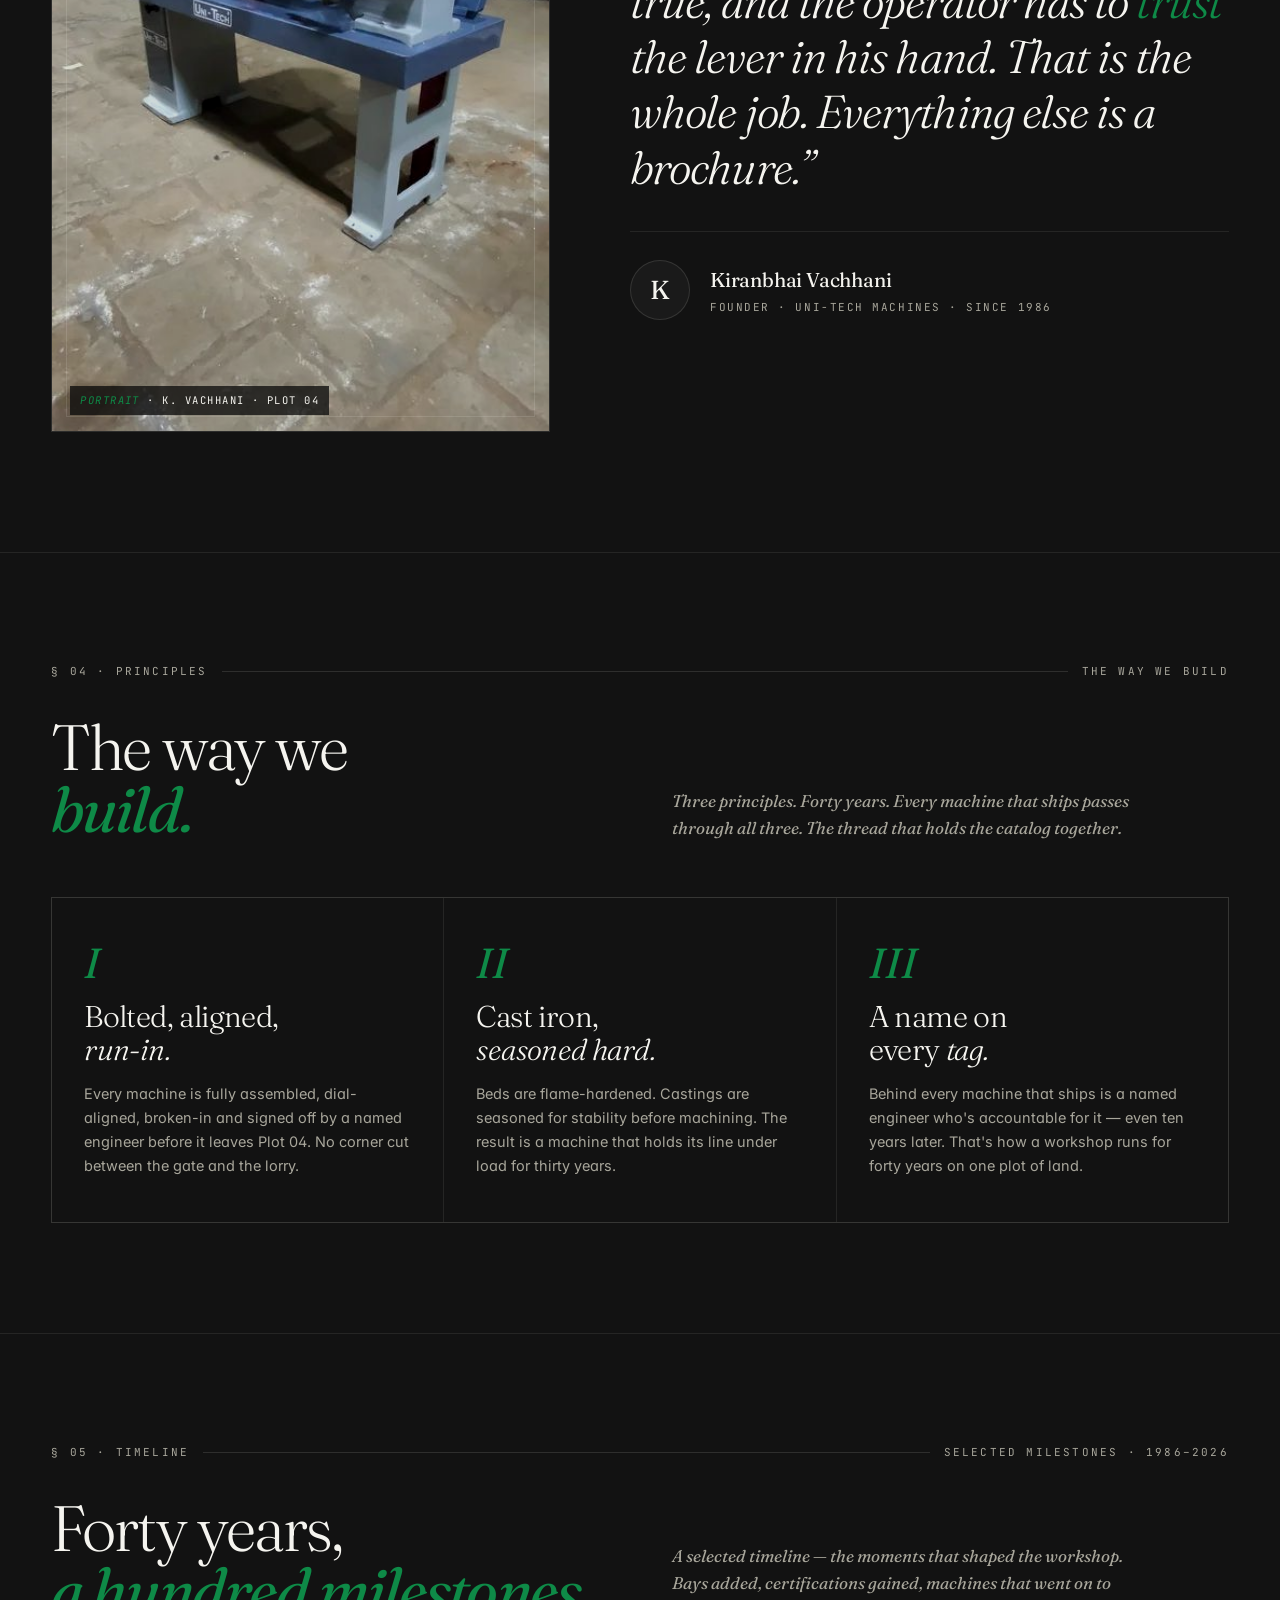
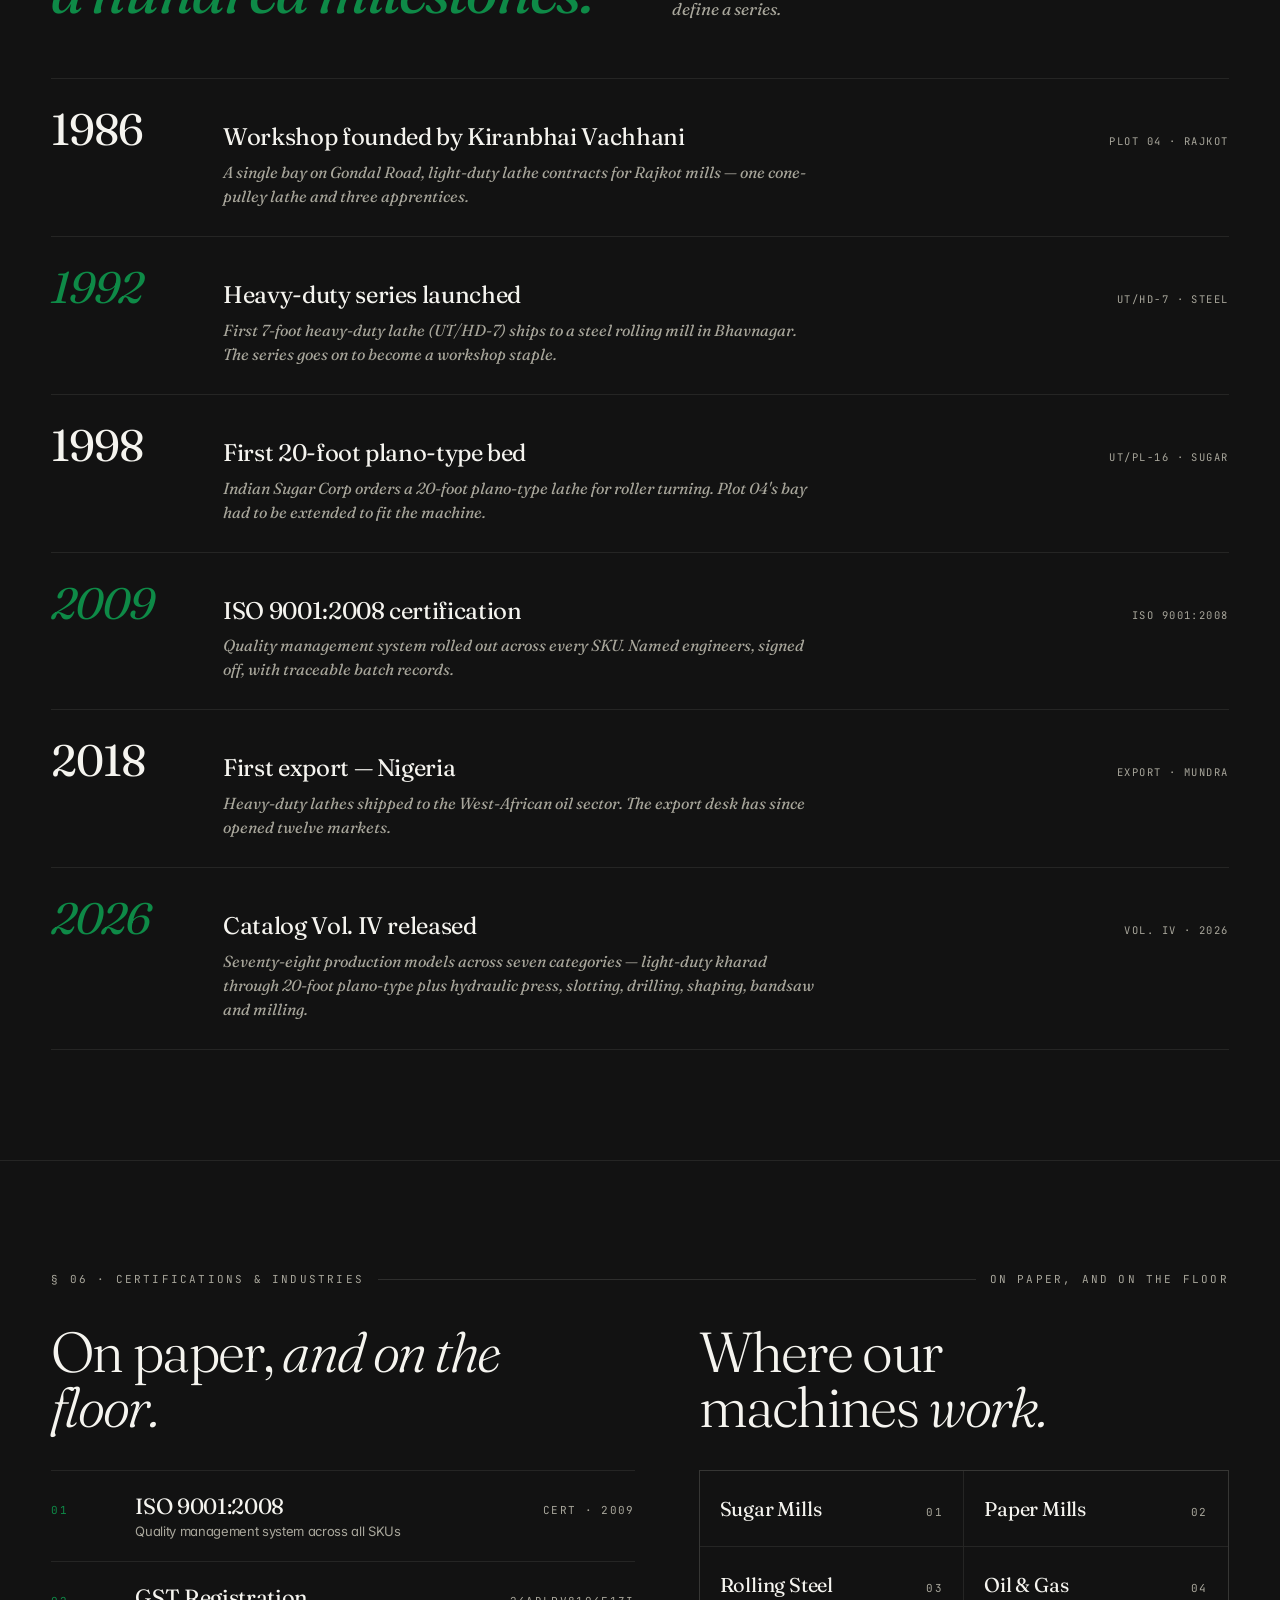
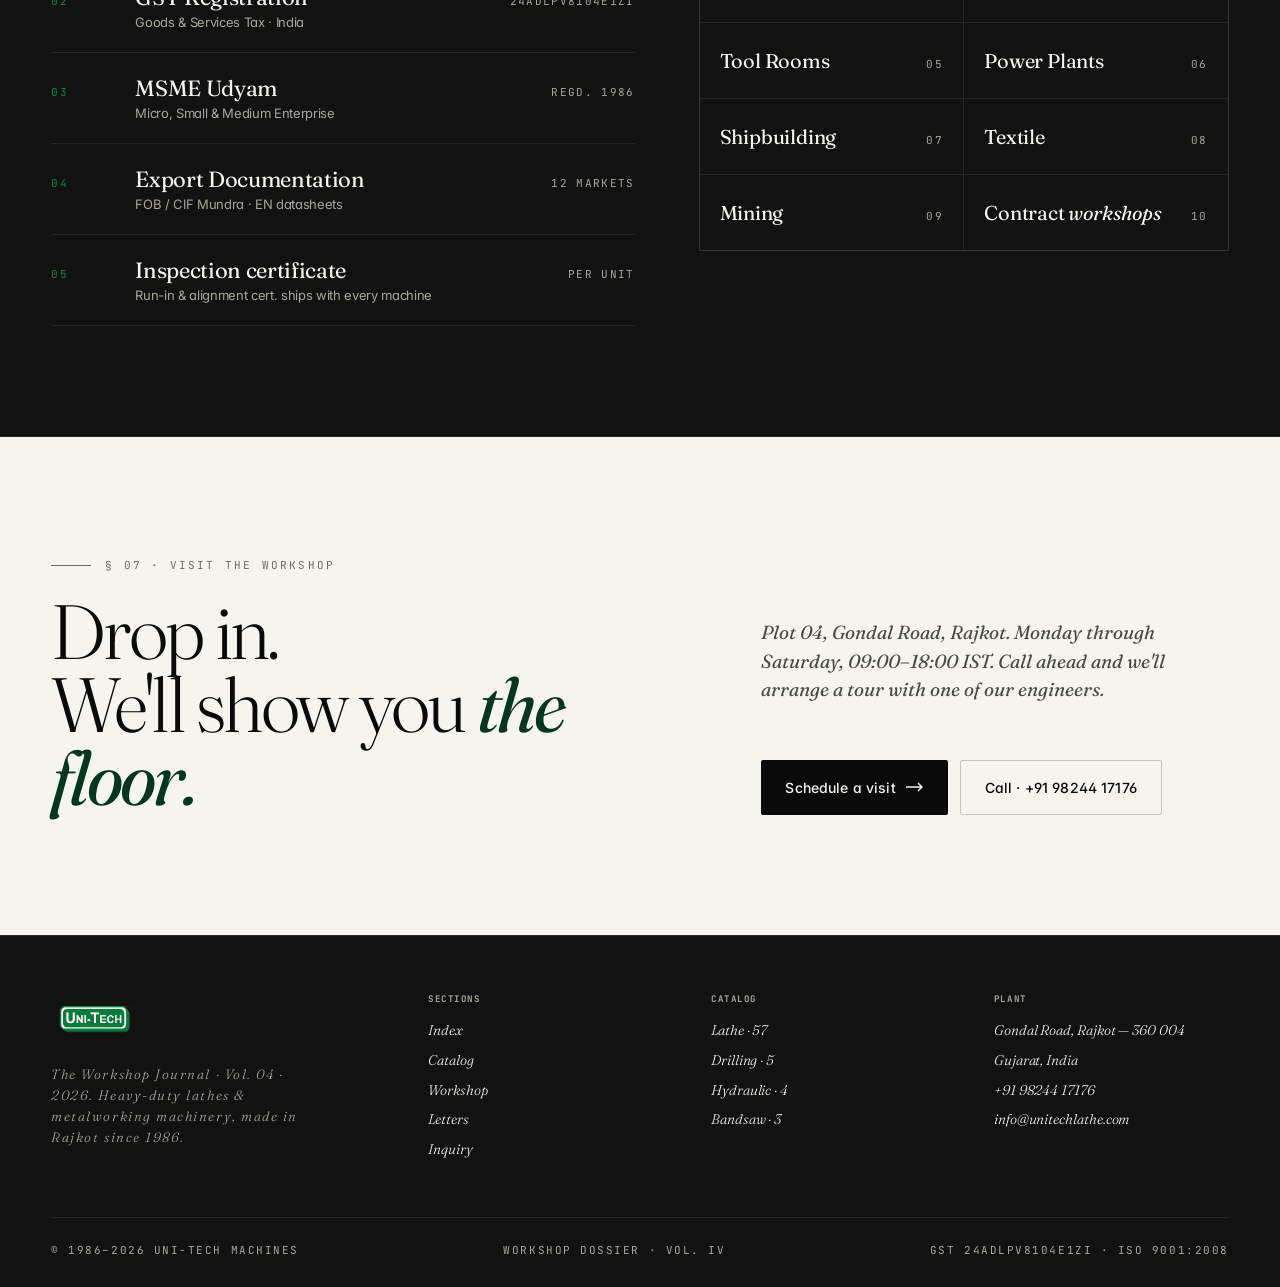
==== commit 5b6d9d70: "Update UniTech website with latest changes" ====
--- a/about.html
+++ b/about.html
@@ -32,6 +32,8 @@
   <link rel="preconnect" href="https://fonts.gstatic.com" crossorigin />
   <link href="https://fonts.googleapis.com/css2?family=Fraunces:ital,opsz,wght@0,9..144,300..700;1,9..144,300..700&family=Inter:wght@300;400;500;600;700&family=JetBrains+Mono:wght@400;500&display=swap" rel="stylesheet" />
   <link rel="stylesheet" href="css/base.css" />
+  <!-- Theme Studio — live color/font customizer. Activates with ?customize or Ctrl+Shift+T -->
+  <script src="js/theme-customizer.js"></script>
   <style>
     body{ background: var(--ink-2); }
 
@@ -249,7 +251,7 @@
   <header class="masthead">
     <div class="wrap masthead-inner">
       <div class="left">Vol. 04 · Workshop dossier</div>
-      <div class="center"><img src="img/logos/wh-logo.png" alt="Uni-Tech Machines" class="brand-logo" /><small>The Workshop Journal · est. 1986</small></div>
+      <div class="center"><img src="img/logos/unitech-logo-rounded.png" alt="Uni-Tech" class="brand-logo" data-utm-logo /><small>The Workshop Journal · est. 1986</small></div>
       <div class="right">Rajkot · Gujarat · India</div>
     </div>
   </header>
@@ -511,7 +513,7 @@
     <div class="wrap">
       <div class="grid">
         <div>
-          <img src="img/logos/wh-logo.png" alt="Uni-Tech Machines" class="brand-logo sm" />
+          <img src="img/logos/unitech-logo-rounded.png" alt="Uni-Tech" class="brand-logo sm" data-utm-logo />
           <div class="title-sub">The Workshop Journal · Vol. 04 · 2026. Heavy-duty lathes &amp; metalworking machinery, made in Rajkot since 1986.</div>
         </div>
         <div>
--- a/css/base.css
+++ b/css/base.css
@@ -178,6 +178,57 @@
   font-family: var(--f-mono); font-size: 11px; color: var(--bone-dim); letter-spacing:.06em;
 }
 
+/* ----- Footer certifications / initiative strip ----- */
+.foot-cert{
+  margin-top: 64px;
+  padding-top: 28px;
+  border-top: 1px solid rgba(245,244,239,.08);
+}
+.foot-cert-eye{
+  font-family: var(--f-mono);
+  font-size: 11px;
+  letter-spacing: .18em;
+  text-transform: uppercase;
+  color: var(--bone-mute);
+  display: flex; align-items: center; gap: 10px;
+  margin-bottom: 22px;
+}
+.foot-cert-eye .dot{
+  width: 6px; height: 6px; border-radius: 50%; background: var(--rust);
+  display: inline-block;
+}
+.foot-cert-row{
+  display: flex;
+  flex-wrap: wrap;
+  align-items: center;
+  gap: 28px 36px;
+}
+.foot-cert-row img{
+  height: 56px;
+  width: auto;
+  max-width: 140px;
+  object-fit: contain;
+  /* Most badges are designed for light bg — give them a neutral light plate */
+  background: rgba(245,244,239,.96);
+  padding: 8px 12px;
+  border-radius: 4px;
+  transition: transform .25s var(--ease), background .25s var(--ease);
+}
+.foot-cert-row img:hover{
+  transform: translateY(-2px);
+  background: #ffffff;
+}
+.foot-cert-div{
+  width: 1px; height: 38px;
+  background: rgba(245,244,239,.12);
+  align-self: center;
+}
+@media (max-width: 760px){
+  .foot-cert-row{ gap: 18px 20px; }
+  .foot-cert-row img{ height: 44px; padding: 6px 9px; }
+  .foot-cert-div{ display: none; }
+}
+
 /* ----- Cards / placeholders ----- */
 .placeholder-photo{
   background:
@@ -209,10 +260,10 @@
 
 /* ----- Brand logo (masthead / colophon) ----- */
 .brand-logo{
-  height: 56px; width: auto;
-  display: block; margin: 0 auto 10px;
-}
-.brand-logo.sm{ height: 40px; margin: 0 0 16px 0; }
+  height: 88px; width: auto;
+  display: block; margin: 0 auto 12px;
+}
+.brand-logo.sm{ height: 56px; margin: 0 0 16px 0; }
 
 /* ----- Mobile navigation (hamburger) ----- */
 .nav-ham{
@@ -262,7 +313,7 @@
   .nav2 .meta, .nav .nav-cta{ display: none !important; }
   .nav2, .nav{ position: relative; }
   .masthead .center{ font-size: 24px !important; }
-  .brand-logo{ height: 44px; }
+  .brand-logo{ height: 64px; }
 }
 
 /* ----- Hero/headline mobile tightening (override page-local clamp() mins) ----- */
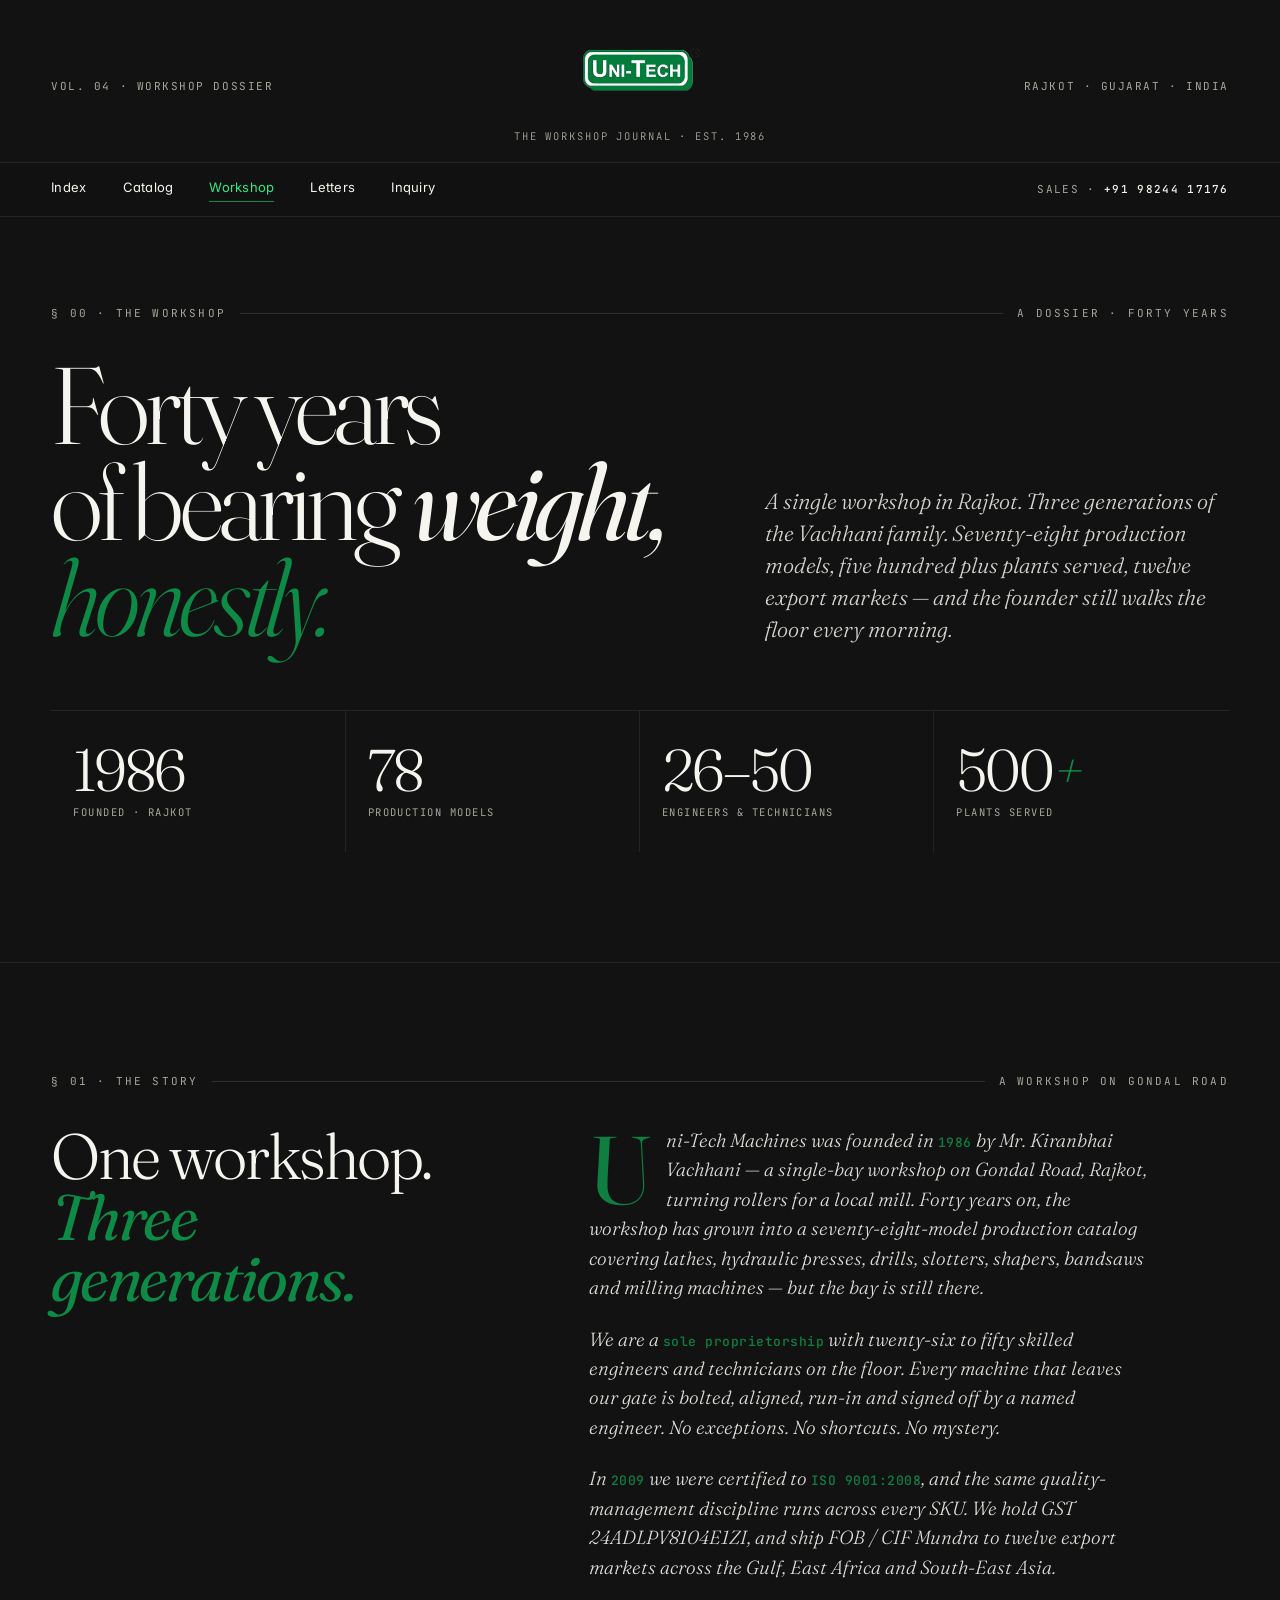
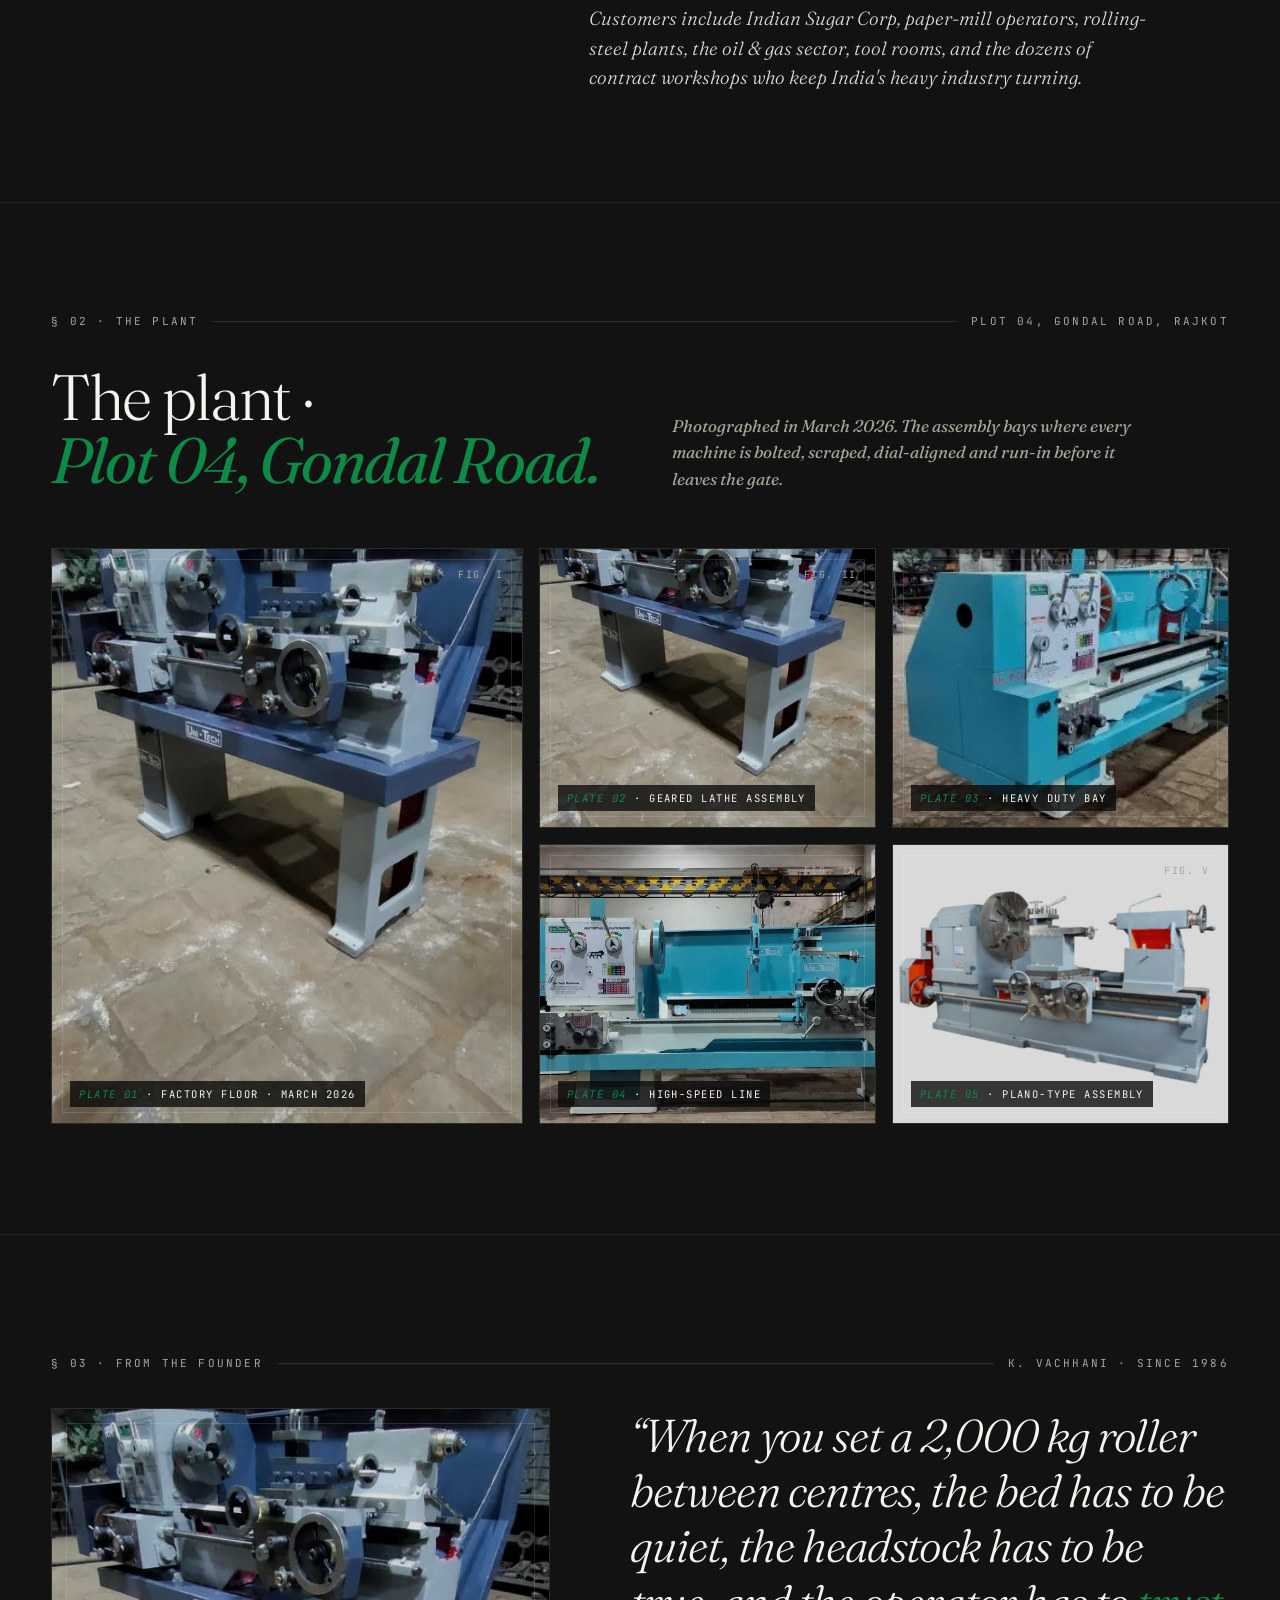
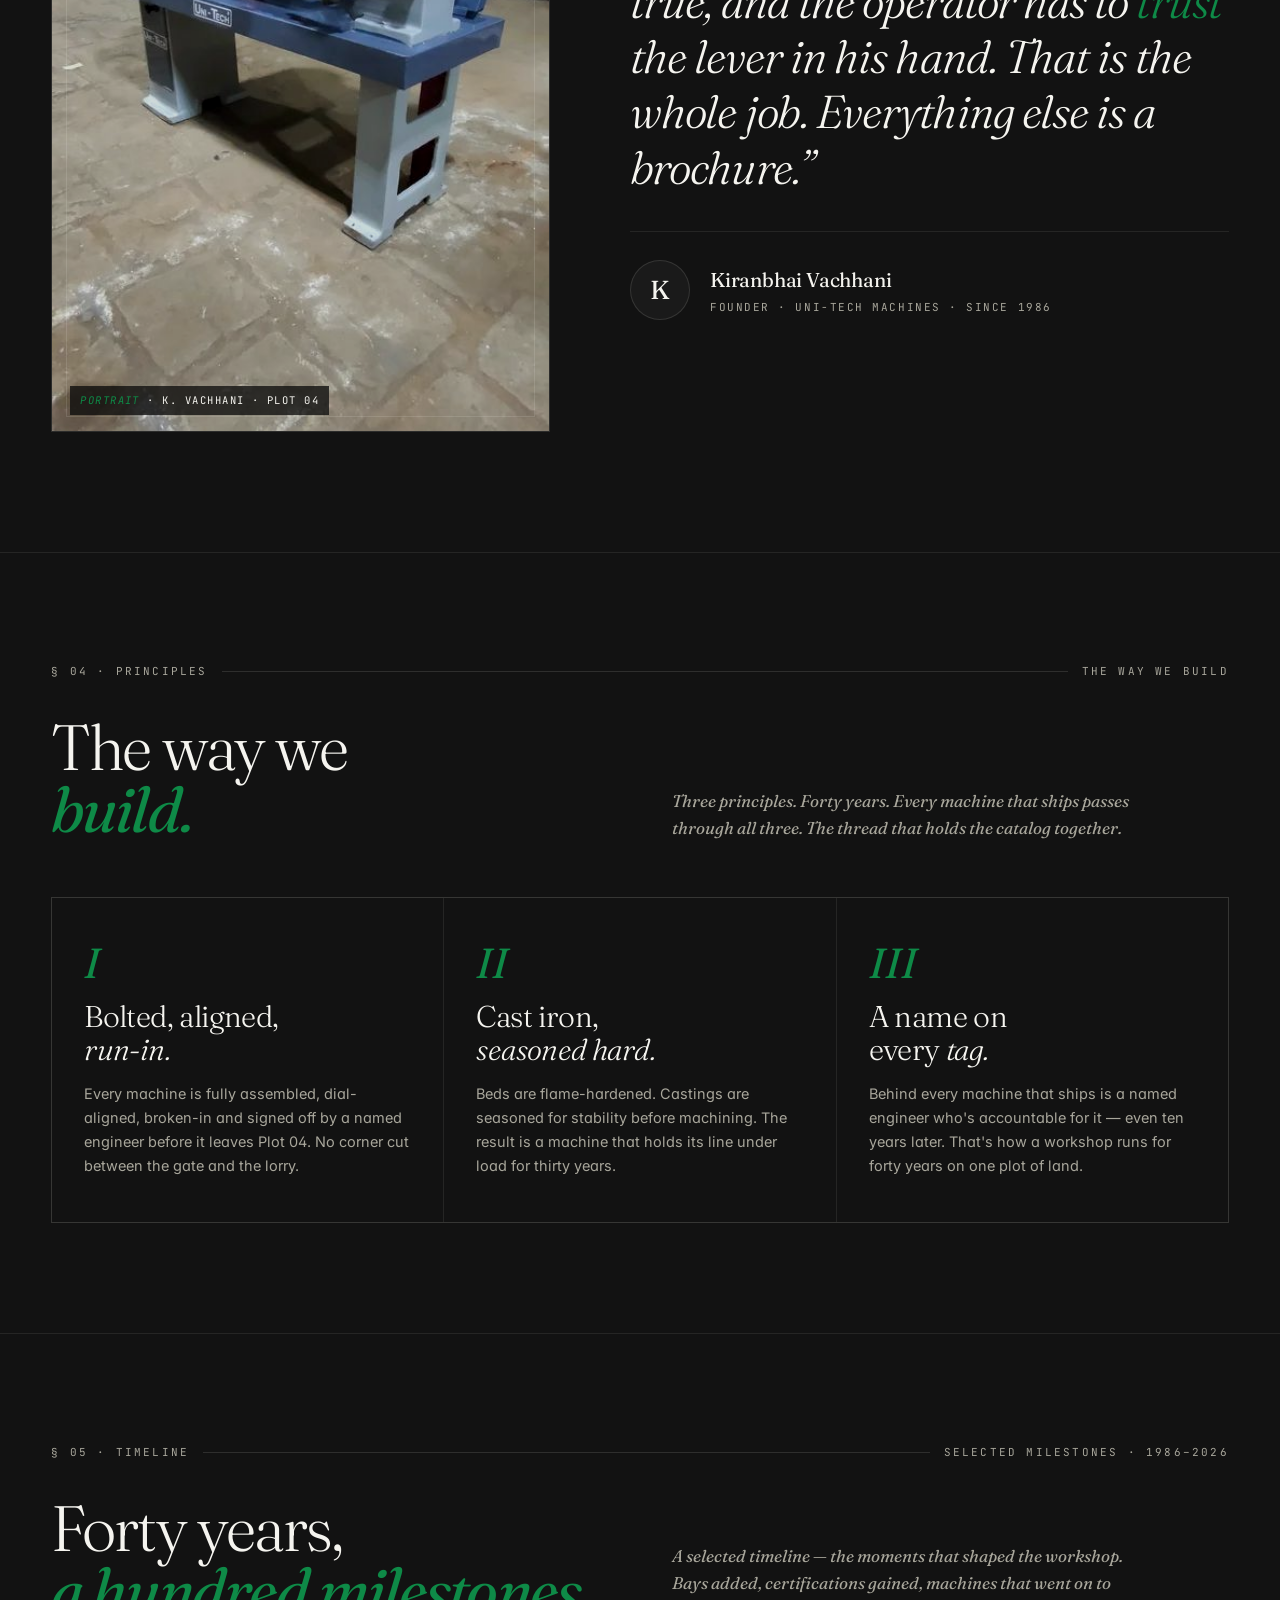
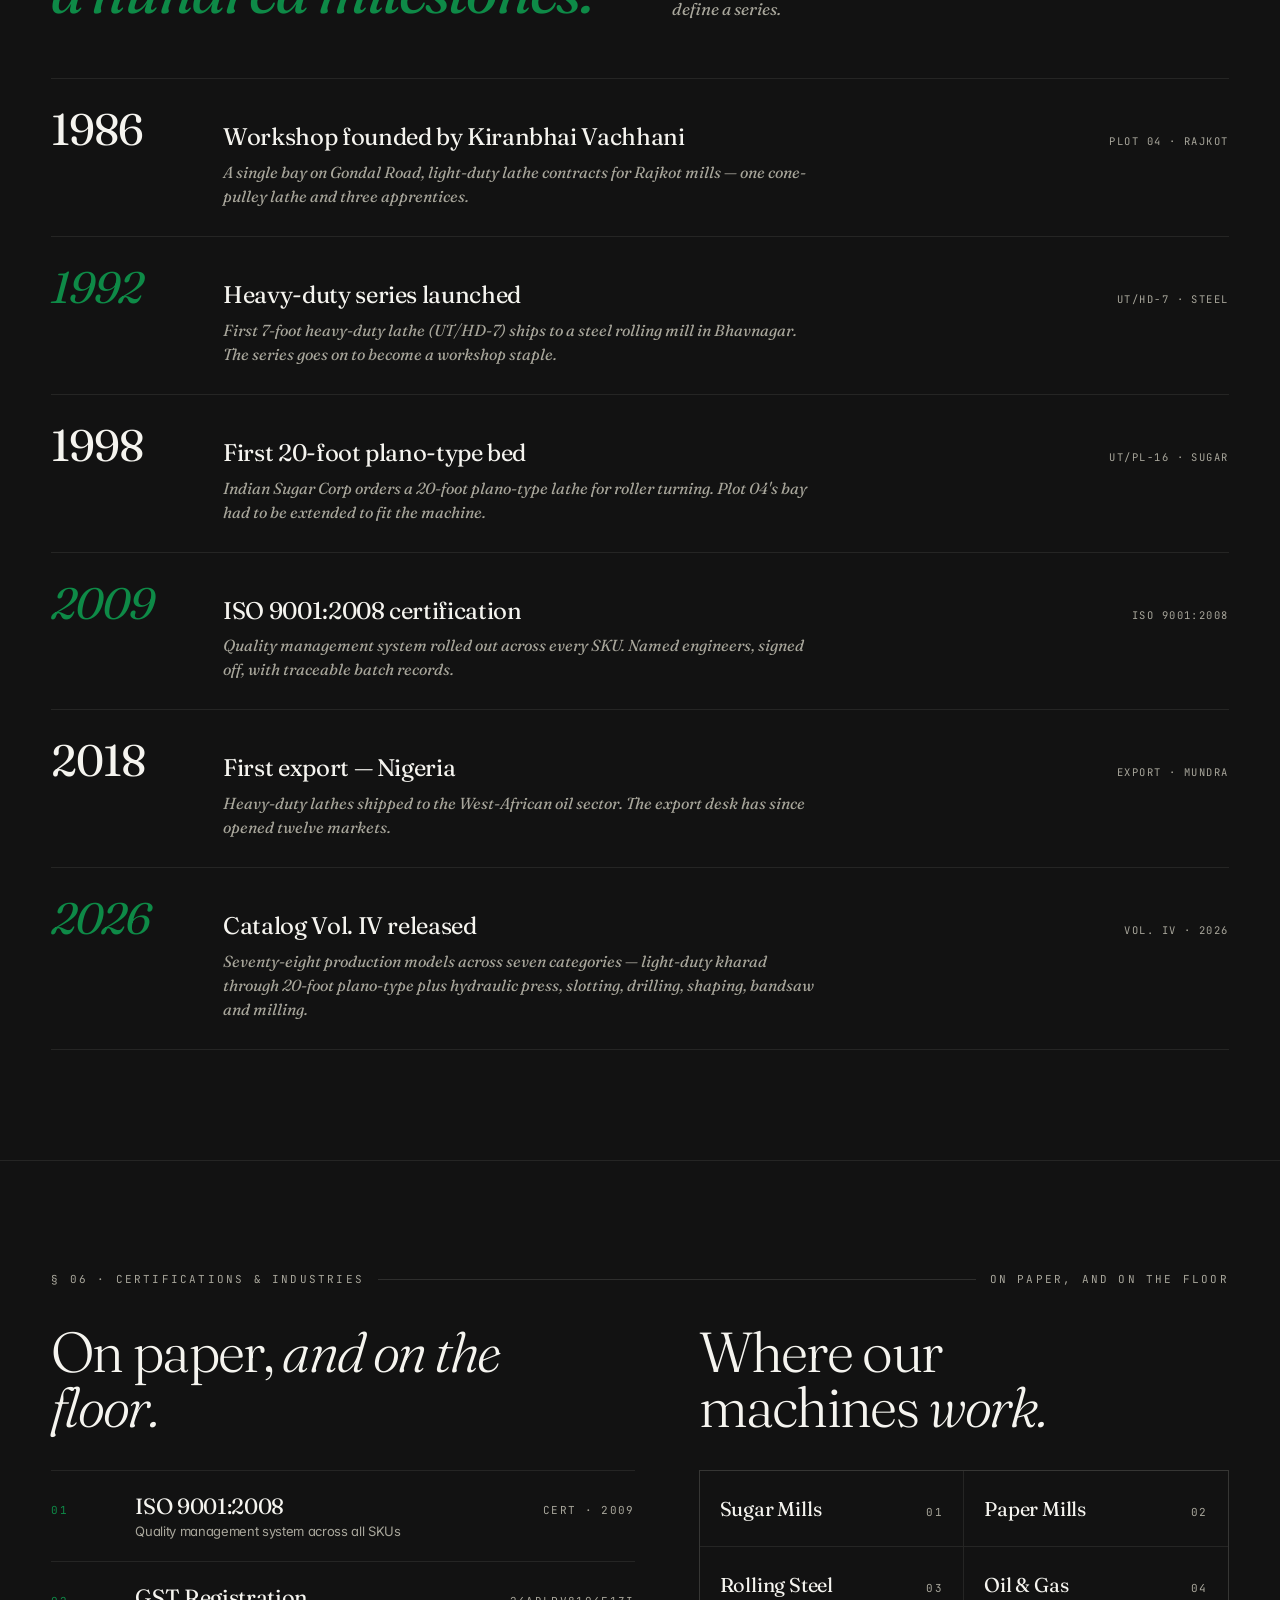
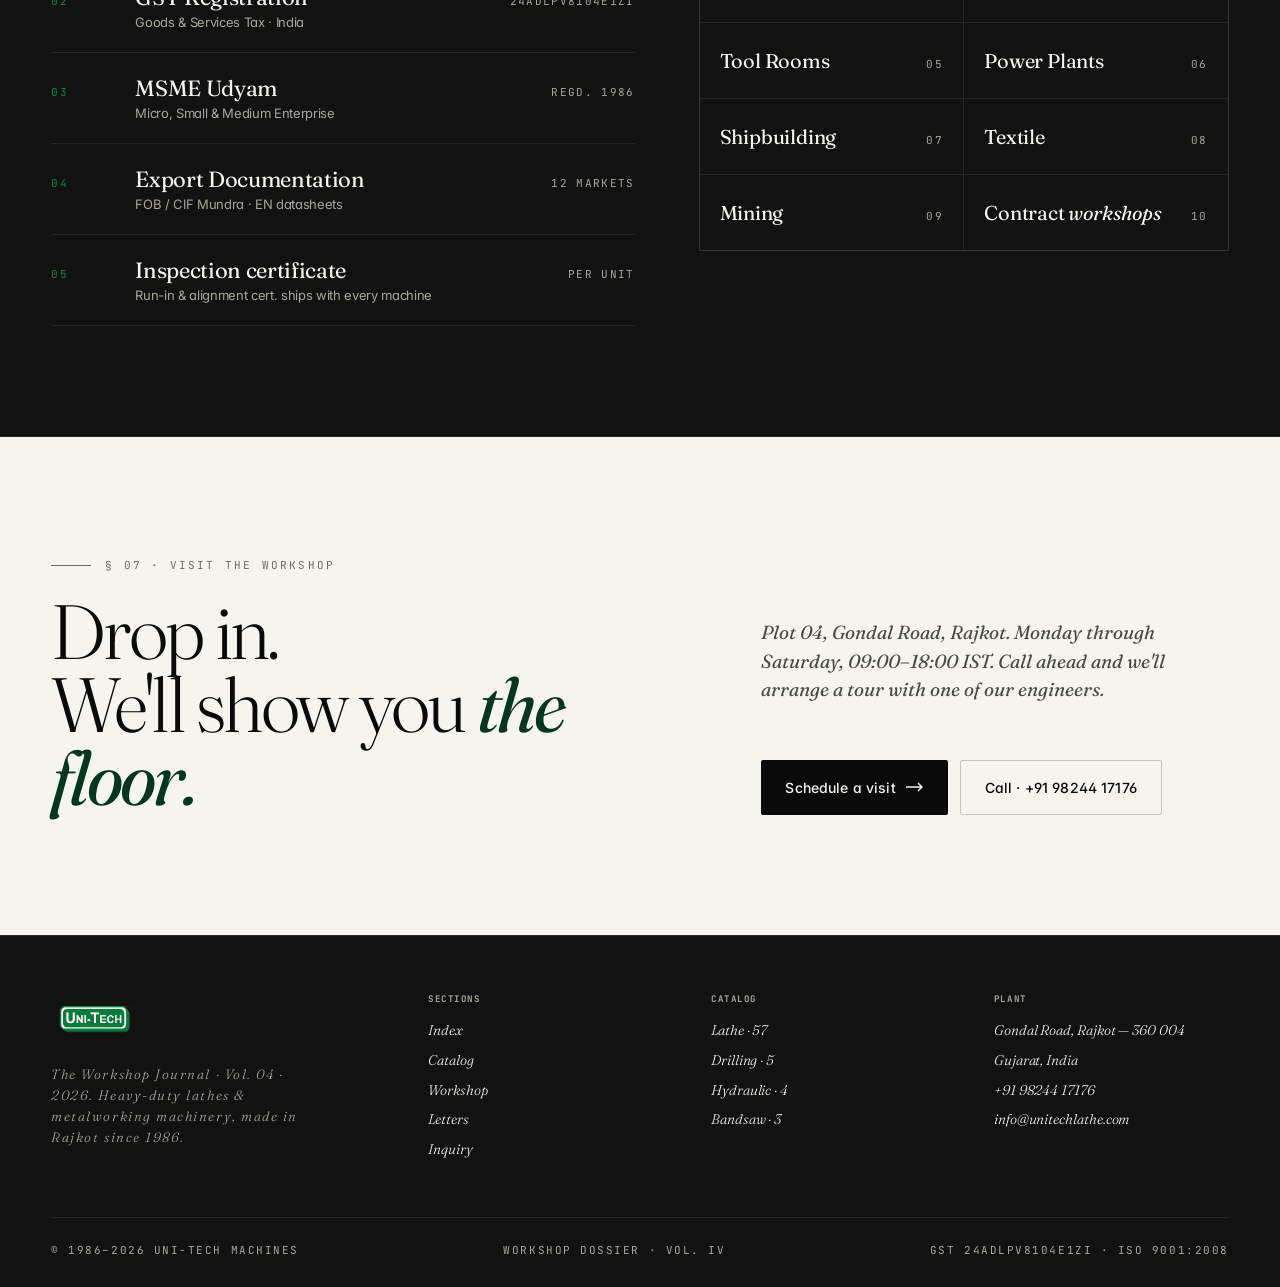
==== commit 76af92c4: "Update UniTech website with development changes - Update all HTML pages (about, catalog, contact, in" ====
--- a/about.html
+++ b/about.html
@@ -13,6 +13,10 @@
   <link rel="canonical" href="https://www.unitechmachines.in/about.html" />
   <meta name="theme-color" content="#0E8A47" />
   <link rel="icon" href="img/logos/fevicon.png" />
+  <link rel="apple-touch-icon" href="img/logos/unitech-logo-rounded.png" />
+  <link rel="manifest" href="manifest.webmanifest" />
+  <meta name="format-detection" content="telephone=yes" />
+  <meta name="mobile-web-app-capable" content="yes" />
 
   <!-- Open Graph -->
   <meta property="og:type" content="website" />
@@ -32,8 +36,10 @@
   <link rel="preconnect" href="https://fonts.gstatic.com" crossorigin />
   <link href="https://fonts.googleapis.com/css2?family=Fraunces:ital,opsz,wght@0,9..144,300..700;1,9..144,300..700&family=Inter:wght@300;400;500;600;700&family=JetBrains+Mono:wght@400;500&display=swap" rel="stylesheet" />
   <link rel="stylesheet" href="css/base.css" />
+  <!-- Published theme (overwritten by Theme Studio → Publish to site). Loads BEFORE customizer JS so visitors get the published theme with no flash. -->
+  <link rel="stylesheet" href="css/theme-published.css" id="utm-theme-published" />
   <!-- Theme Studio — live color/font customizer. Activates with ?customize or Ctrl+Shift+T -->
-  <script src="js/theme-customizer.js"></script>
+  <script src="js/theme-customizer.js" defer></script>
   <style>
     body{ background: var(--ink-2); }
 
@@ -251,7 +257,7 @@
   <header class="masthead">
     <div class="wrap masthead-inner">
       <div class="left">Vol. 04 · Workshop dossier</div>
-      <div class="center"><img src="img/logos/unitech-logo-rounded.png" alt="Uni-Tech" class="brand-logo" data-utm-logo /><small>The Workshop Journal · est. 1986</small></div>
+      <div class="center"><img src="img/logos/unitech-logo-rounded.png" alt="Uni-Tech" class="brand-logo" data-utm-logo loading="eager" decoding="async" fetchpriority="high" /><small>The Workshop Journal · est. 1986</small></div>
       <div class="right">Rajkot · Gujarat · India</div>
     </div>
   </header>
@@ -313,27 +319,27 @@
       </div>
       <div class="plant-grid">
         <div class="pframe tall">
-          <img src="img/products/uni-tech-geared-lathes.jpg" alt="Factory floor at Uni-Tech Machines, Rajkot" />
+          <img src="img/products/uni-tech-geared-lathes.jpg" alt="Factory floor at Uni-Tech Machines, Rajkot" loading="eager" decoding="async" fetchpriority="high" />
           <div class="corner">FIG. I</div>
           <div class="stamp"><em>Plate 01</em> · Factory floor · March 2026</div>
         </div>
         <div class="pframe">
-          <img src="img/products/uni-tech-geared-lathes.jpg" alt="Geared lathes line" />
+          <img src="img/products/uni-tech-geared-lathes.jpg" alt="Geared lathes line" loading="lazy" decoding="async" />
           <div class="corner">FIG. II</div>
           <div class="stamp"><em>Plate 02</em> · Geared lathe assembly</div>
         </div>
         <div class="pframe">
-          <img src="img/products/heavy-duty-gear-head-lathe-machine.jpg" alt="Heavy duty gear head lathe" />
+          <img src="img/products/heavy-duty-gear-head-lathe-machine.jpg" alt="Heavy duty gear head lathe" loading="lazy" decoding="async" />
           <div class="corner">FIG. III</div>
           <div class="stamp"><em>Plate 03</em> · Heavy duty bay</div>
         </div>
         <div class="pframe">
-          <img src="img/products/all-geared-high-speed-lathe-machine.jpg" alt="All geared high speed lathe" />
+          <img src="img/products/all-geared-high-speed-lathe-machine.jpg" alt="All geared high speed lathe" loading="lazy" decoding="async" />
           <div class="corner">FIG. IV</div>
           <div class="stamp"><em>Plate 04</em> · High-speed line</div>
         </div>
         <div class="pframe">
-          <img src="img/products/heavy-duty-plano-type-lathe-machine.jpg" alt="Plano-type heavy duty lathe" />
+          <img src="img/products/heavy-duty-plano-type-lathe-machine.jpg" alt="Plano-type heavy duty lathe" loading="lazy" decoding="async" />
           <div class="corner">FIG. V</div>
           <div class="stamp"><em>Plate 05</em> · Plano-type assembly</div>
         </div>
@@ -347,7 +353,7 @@
       <div class="smark"><span>§ 03 · From the founder</span><span class="line"></span><span>K. Vachhani · since 1986</span></div>
       <div class="quote-grid">
         <div class="qphoto">
-          <img src="img/products/uni-tech-geared-lathes.jpg" alt="Founder portrait placeholder" />
+          <img src="img/products/uni-tech-geared-lathes.jpg" alt="Founder portrait placeholder" loading="lazy" decoding="async" />
           <div class="stamp"><em>Portrait</em> · K. Vachhani · Plot 04</div>
         </div>
         <div>
@@ -513,7 +519,7 @@
     <div class="wrap">
       <div class="grid">
         <div>
-          <img src="img/logos/unitech-logo-rounded.png" alt="Uni-Tech" class="brand-logo sm" data-utm-logo />
+          <img src="img/logos/unitech-logo-rounded.png" alt="Uni-Tech" class="brand-logo sm" data-utm-logo loading="lazy" decoding="async" />
           <div class="title-sub">The Workshop Journal · Vol. 04 · 2026. Heavy-duty lathes &amp; metalworking machinery, made in Rajkot since 1986.</div>
         </div>
         <div>
--- a/css/theme-published.css
+++ b/css/theme-published.css
@@ -0,0 +1,10 @@
+/* ============================================================
+   Uni-Tech Machines — Published Theme
+   ------------------------------------------------------------
+   This file is overwritten by the Theme Studio "Publish to site"
+   action. Do NOT hand-edit unless you know what you are doing —
+   the next publish will replace its contents.
+
+   Empty by default → the site uses the built-in defaults from
+   css/base.css until something is published.
+   ============================================================ */
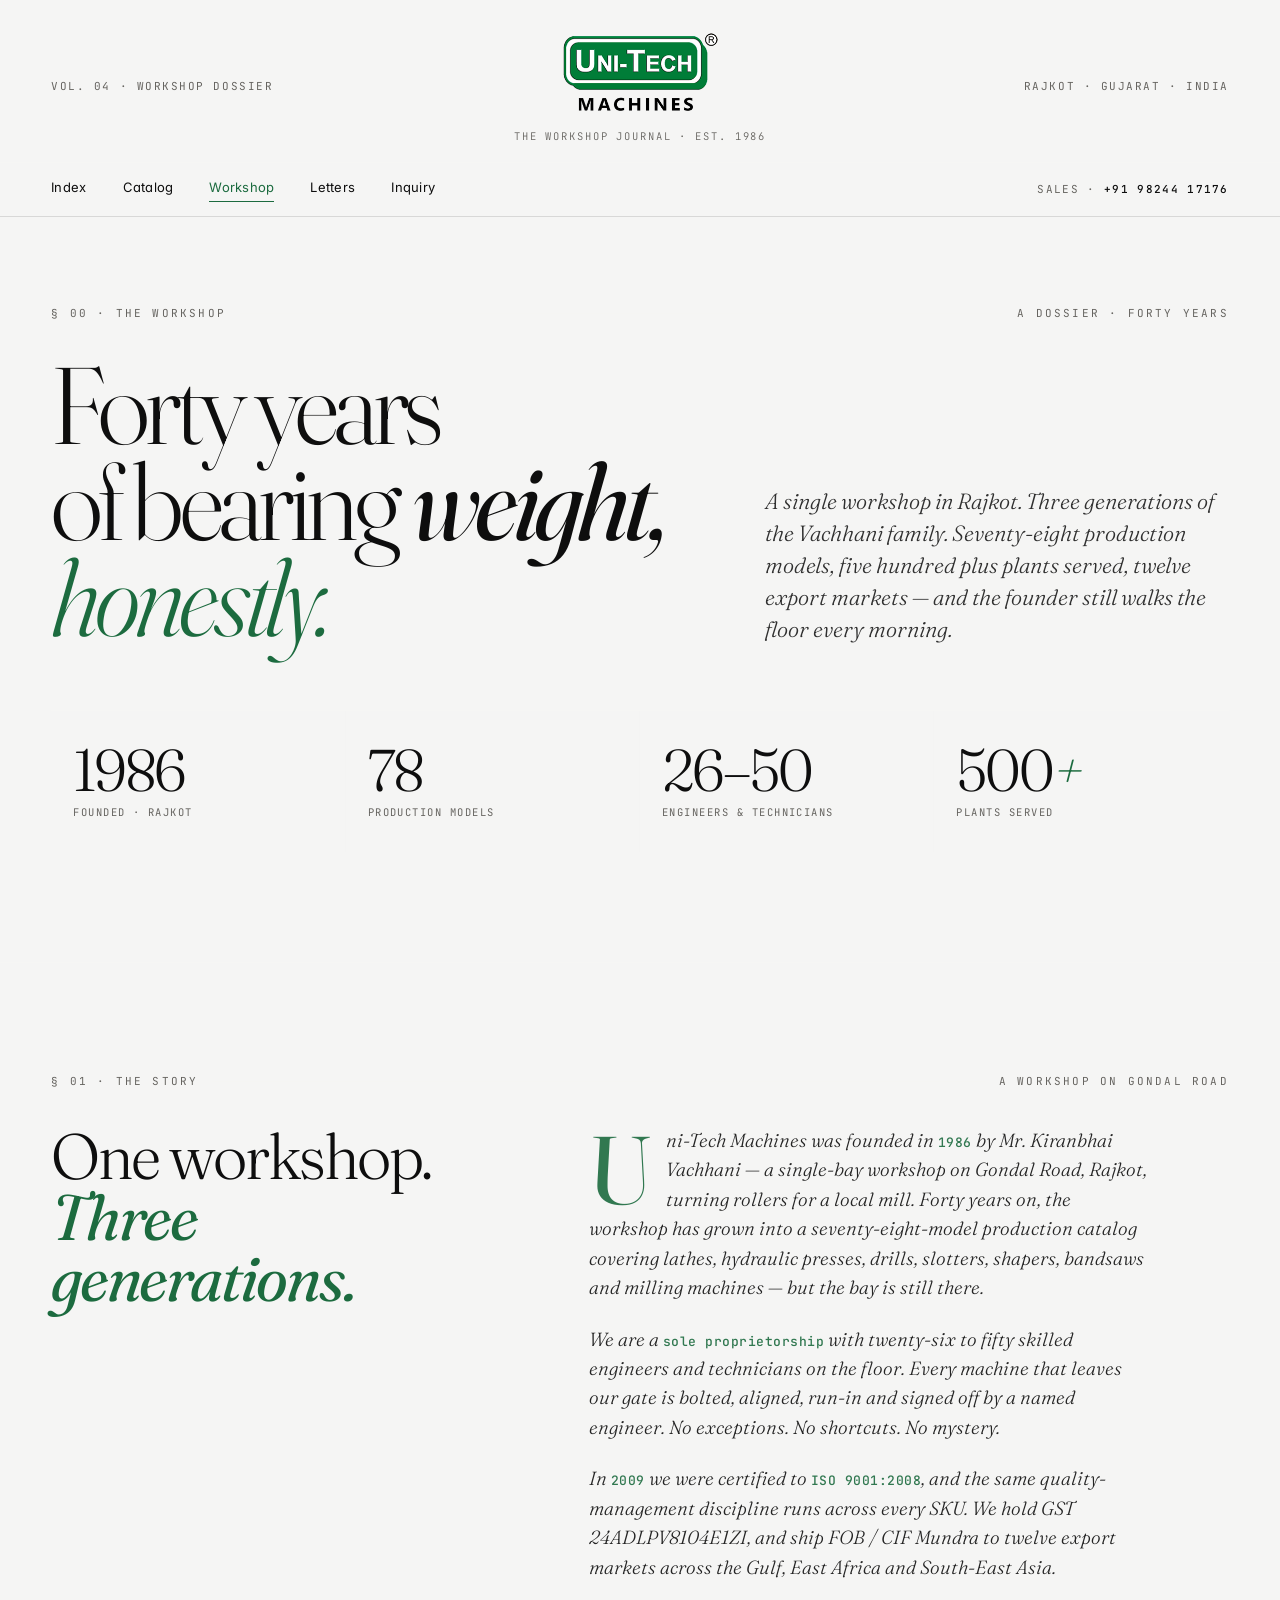
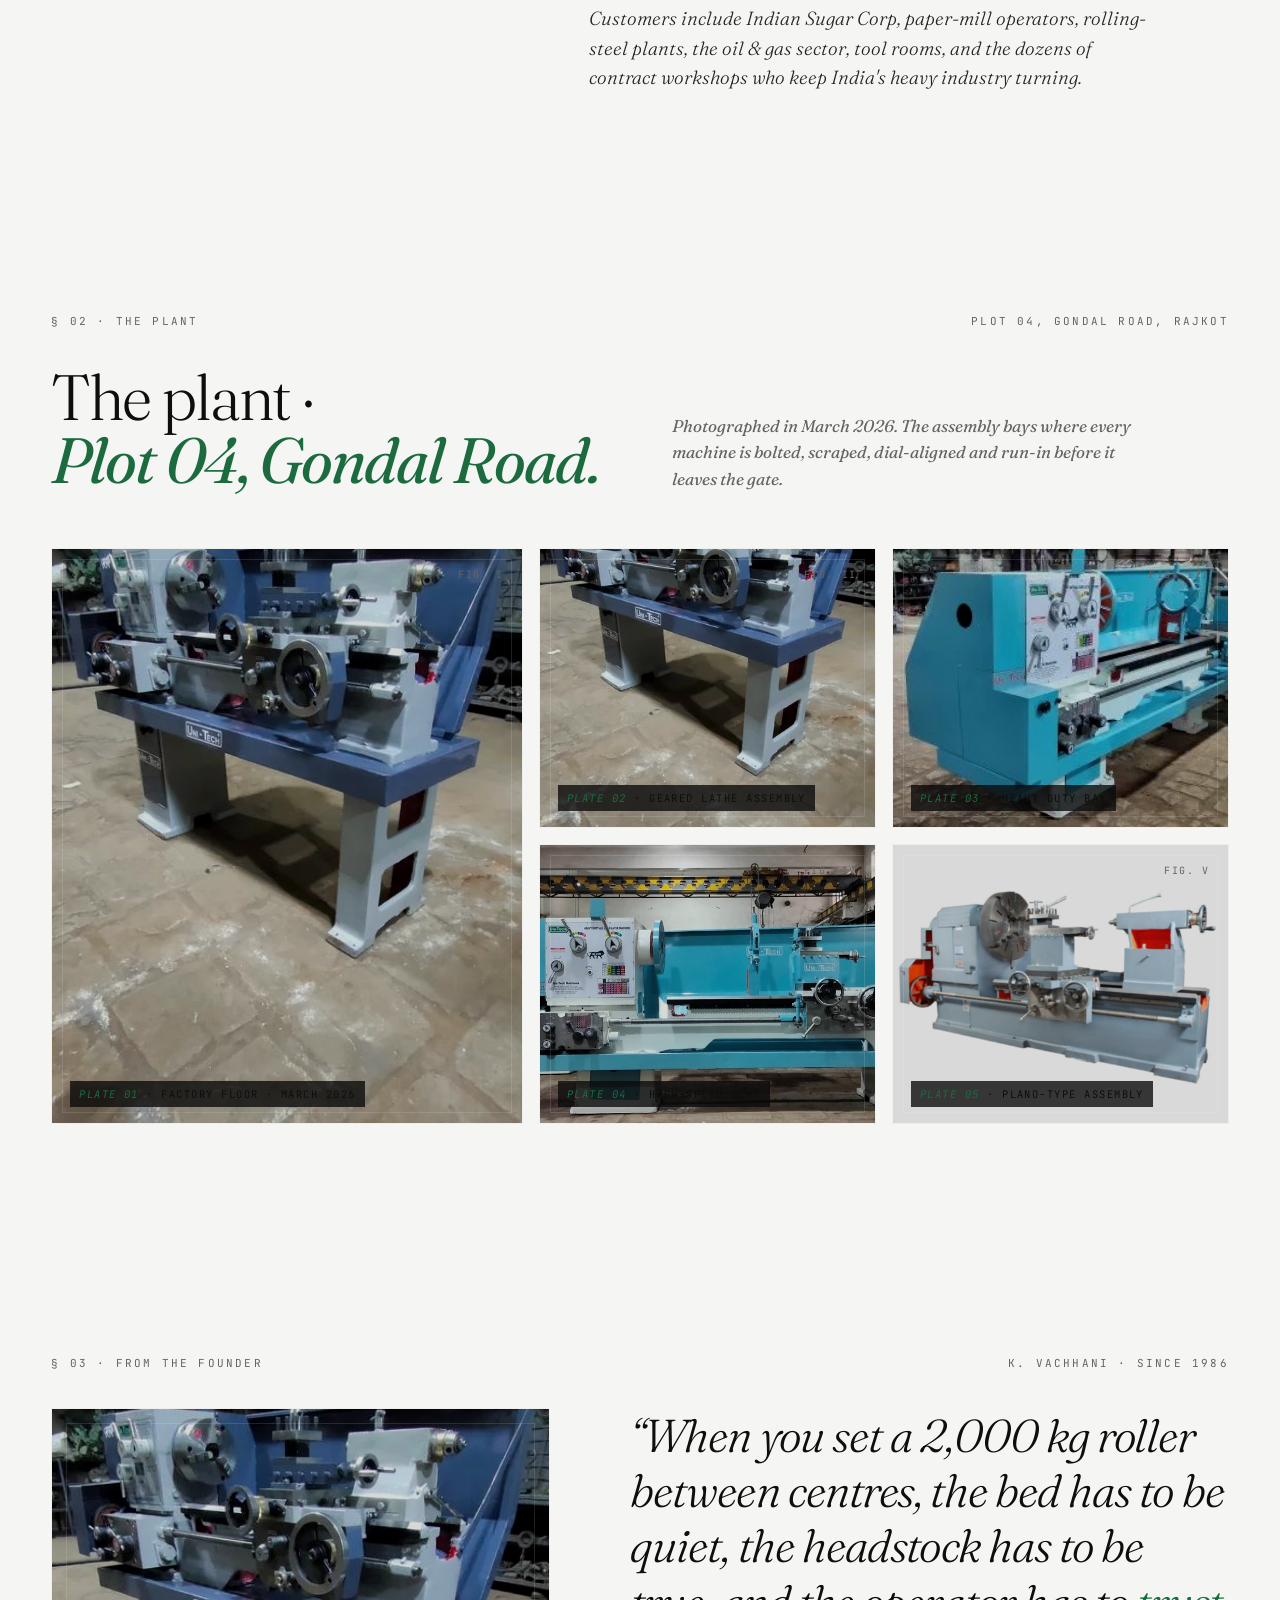
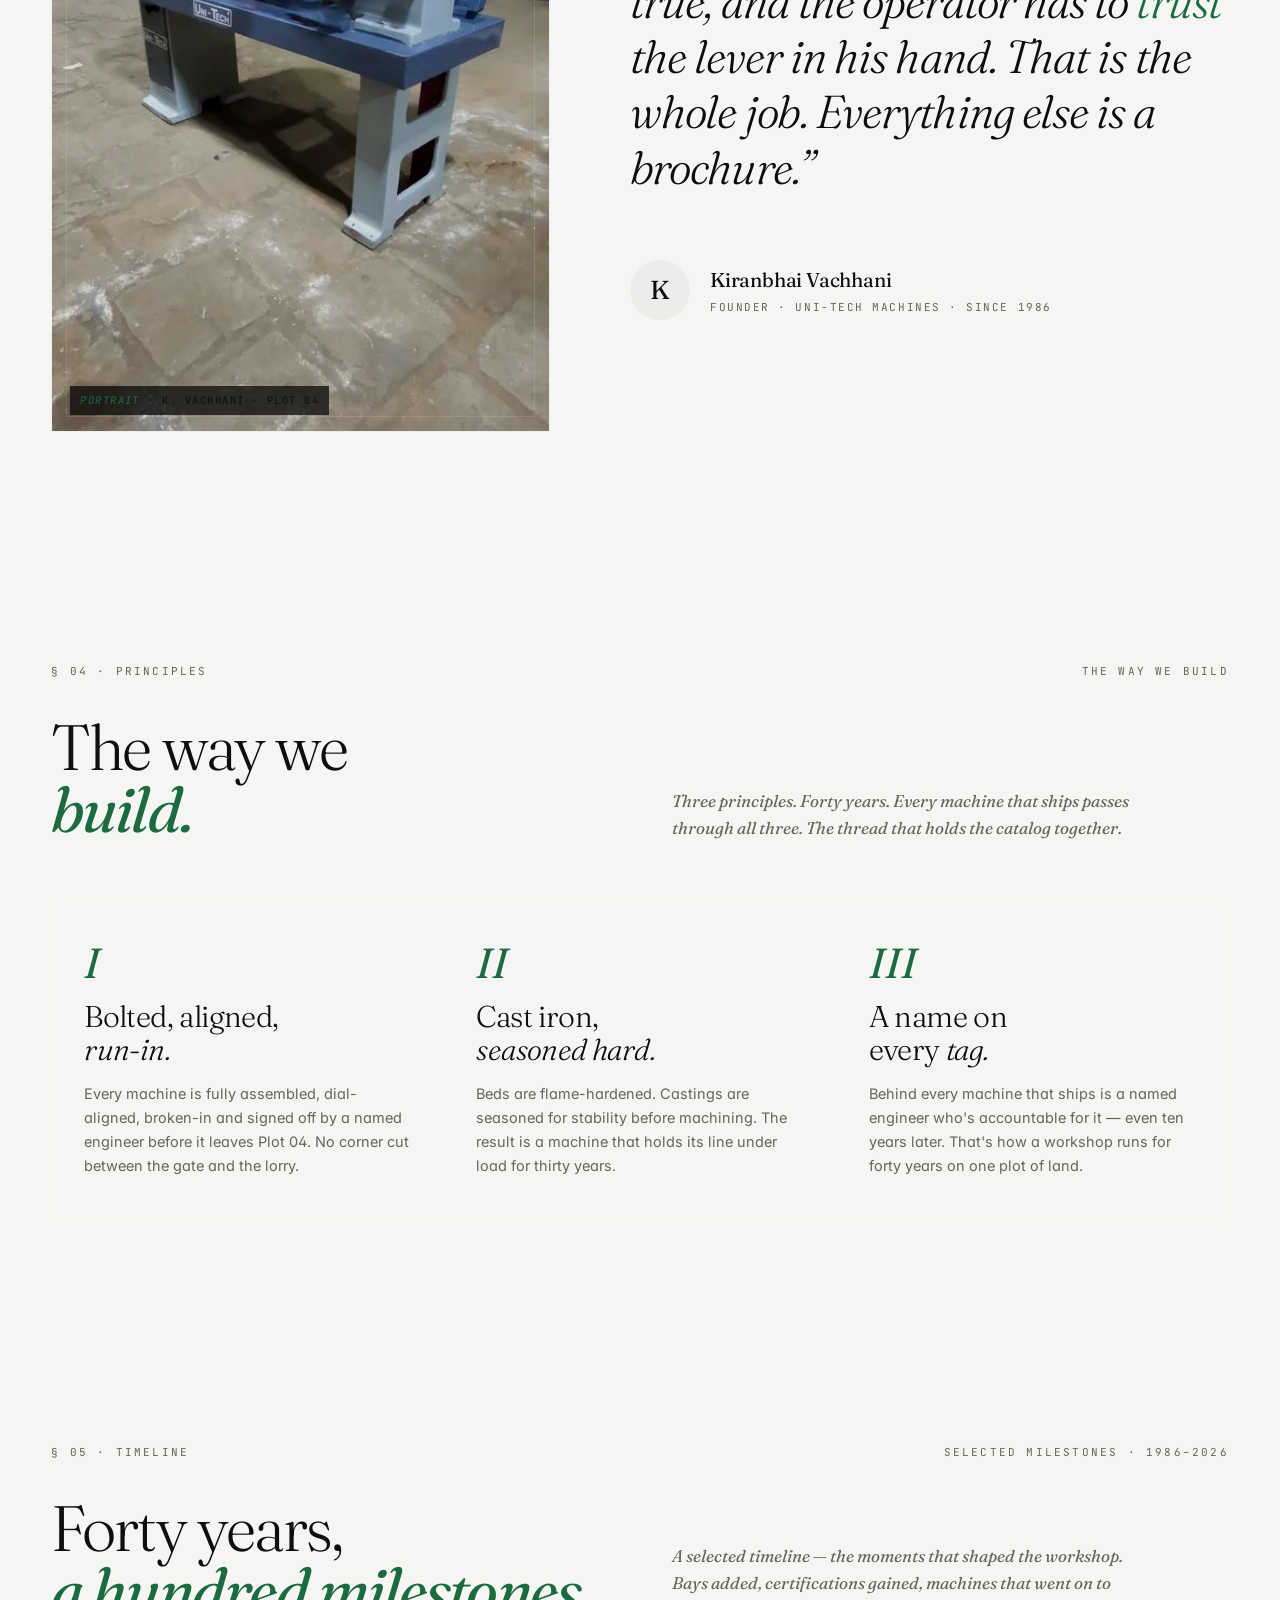
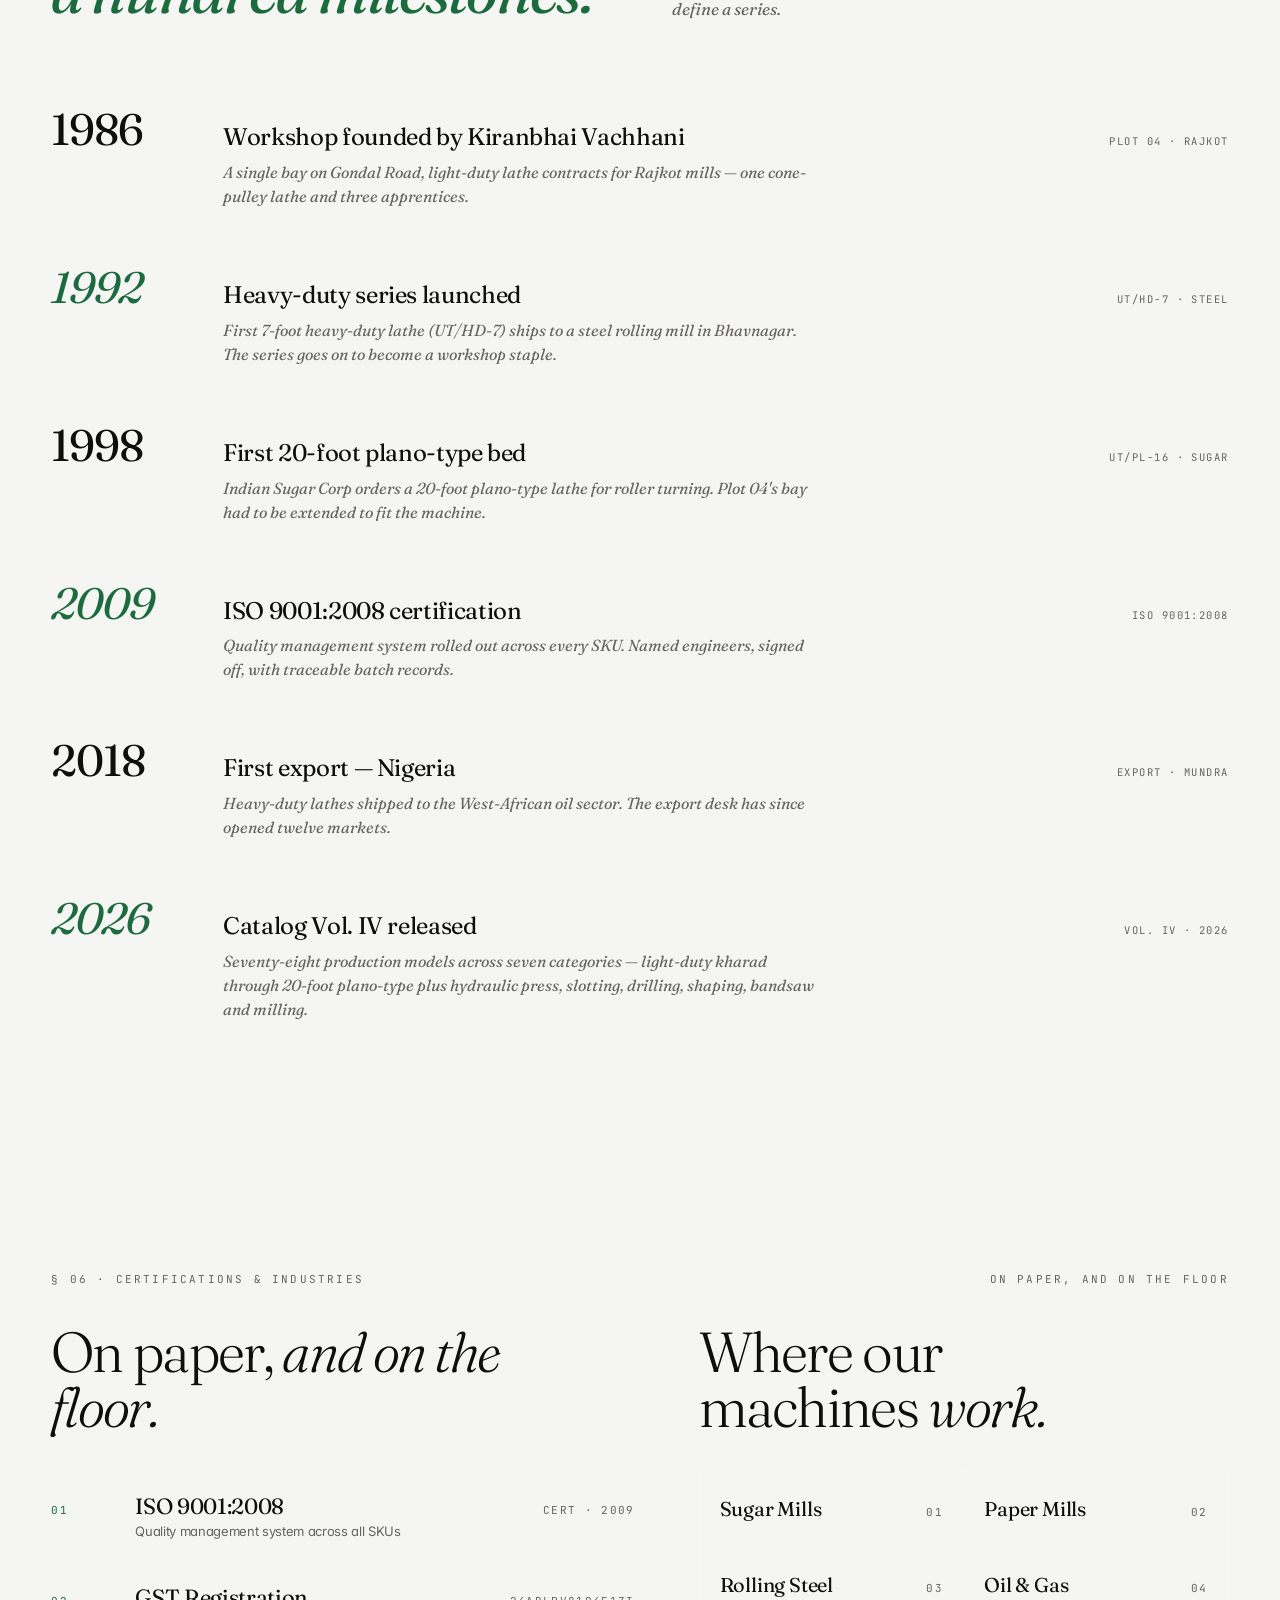
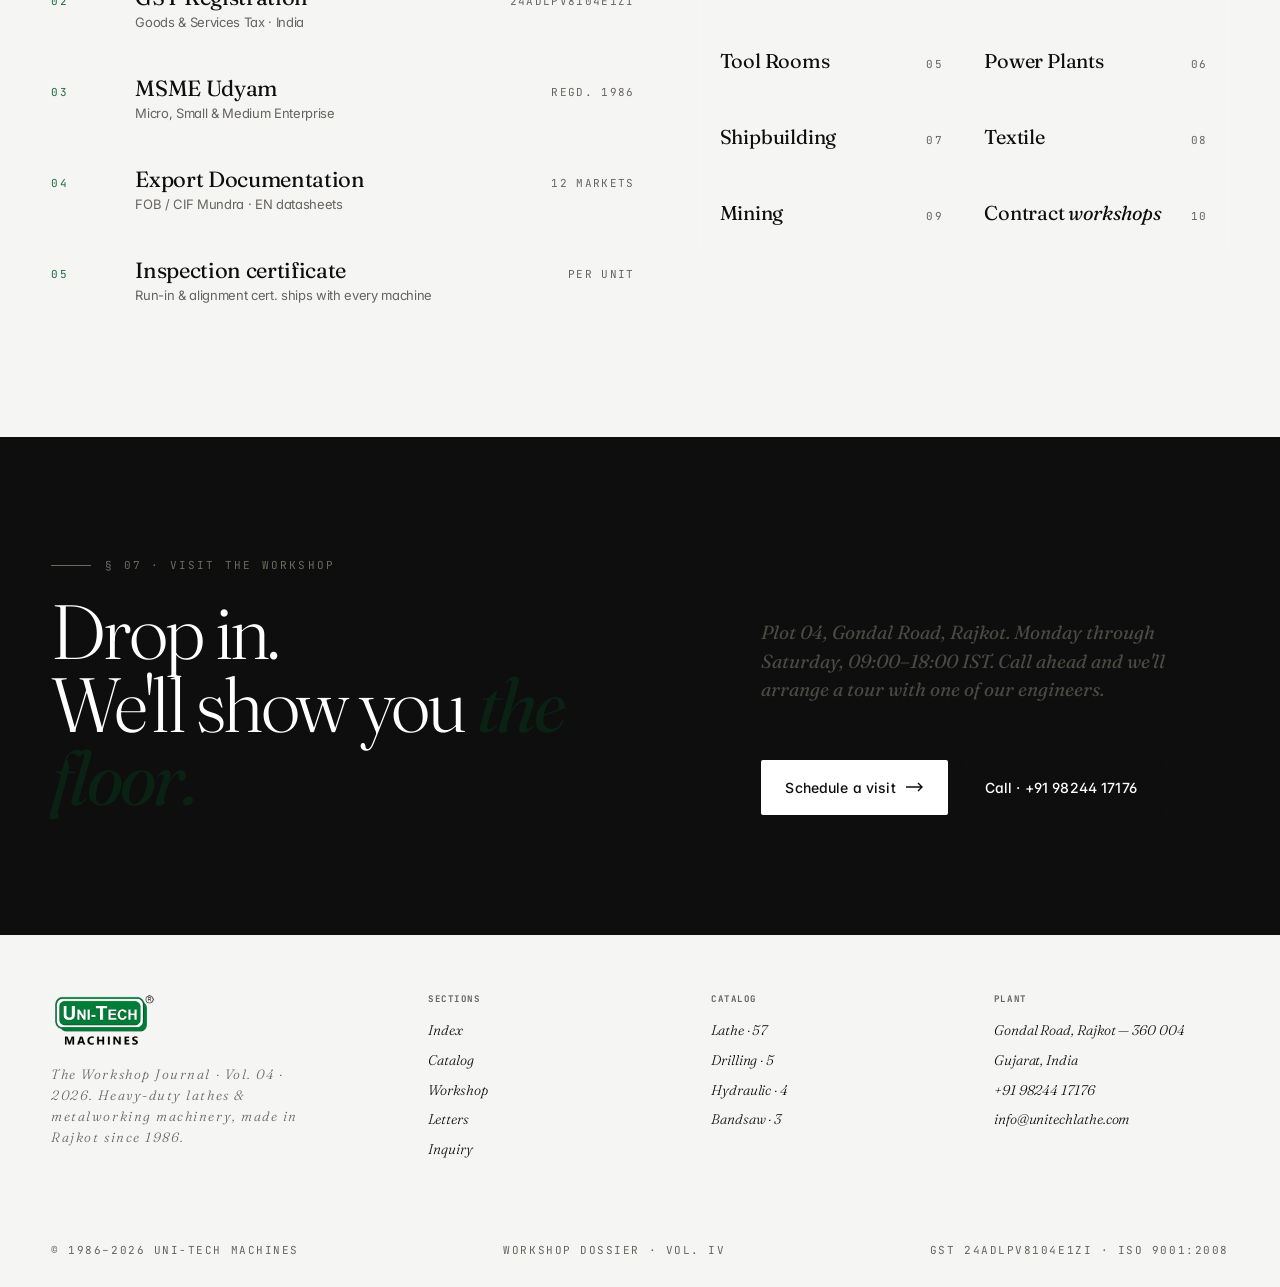
==== commit 60aa1206: "feat: Update UniTech website with latest changes - Update homepage and product pages - Refresh CSS s" ====
--- a/about.html
+++ b/about.html
@@ -257,7 +257,7 @@
   <header class="masthead">
     <div class="wrap masthead-inner">
       <div class="left">Vol. 04 · Workshop dossier</div>
-      <div class="center"><img src="img/logos/unitech-logo-rounded.png" alt="Uni-Tech" class="brand-logo" data-utm-logo loading="eager" decoding="async" fetchpriority="high" /><small>The Workshop Journal · est. 1986</small></div>
+      <div class="center"><img src="img/logos/unitech-logo-only.png" alt="Uni-Tech" class="brand-logo" data-utm-logo loading="eager" decoding="async" fetchpriority="high" /><small>The Workshop Journal · est. 1986</small></div>
       <div class="right">Rajkot · Gujarat · India</div>
     </div>
   </header>
@@ -519,7 +519,7 @@
     <div class="wrap">
       <div class="grid">
         <div>
-          <img src="img/logos/unitech-logo-rounded.png" alt="Uni-Tech" class="brand-logo sm" data-utm-logo loading="lazy" decoding="async" />
+          <img src="img/logos/unitech-logo-only.png" alt="Uni-Tech" class="brand-logo sm" data-utm-logo loading="lazy" decoding="async" />
           <div class="title-sub">The Workshop Journal · Vol. 04 · 2026. Heavy-duty lathes &amp; metalworking machinery, made in Rajkot since 1986.</div>
         </div>
         <div>
--- a/css/theme-published.css
+++ b/css/theme-published.css
@@ -1,10 +1,66 @@
 /* ============================================================
    Uni-Tech Machines — Published Theme
    ------------------------------------------------------------
-   This file is overwritten by the Theme Studio "Publish to site"
-   action. Do NOT hand-edit unless you know what you are doing —
-   the next publish will replace its contents.
+   Generated by Theme Studio · 2026-05-24T22:09:21.081Z
+   ============================================================ */
 
-   Empty by default → the site uses the built-in defaults from
-   css/base.css until something is published.
-   ============================================================ */
+@import url("https://fonts.googleapis.com/css2?family=Fraunces:ital,opsz,wght@0,9..144,300..700;1,9..144,300..700&family=Inter:wght@300;400;500;600;700&family=JetBrains+Mono:wght@400;500&display=swap");
+
+:root{
+  --ink: #ffffff;
+  --ink-2: #f5f5f4;
+  --ink-3: #ececea;
+  --ink-4: #dedcd7;
+  --ink-5: #c4c1b9;
+  --bone: #0e0e0e;
+  --bone-2: #262624;
+  --bone-mute: #666460;
+  --bone-dim: #8e8b85;
+  --brand: #1C6B3F;
+  --brand-soft: #2ba460;
+  --brand-deep: #092214;
+  --brand-text: #1C6B3F;
+  --brand-inverse: #5dd592;
+  --rust: #1C6B3F;
+  --rust-soft: #2ba460;
+  --rust-deep: #092214;
+  --f-display: 'Fraunces', 'Times New Roman', serif;
+  --f-sans: 'Inter', system-ui, sans-serif;
+  --f-mono: 'JetBrains Mono', ui-monospace, monospace;
+  --radius: 2px;
+}
+.f-display, h1, h2, h3, .page-head h1, .hero2 h1, .sec-head h2, .head h2, .features-head h2, .masthead .center{ font-weight: 300; }
+
+.nav-links a:hover, .nav-links a.active, .nav2-links a:hover, .nav2-links a.active,
+.menu .menu-foot a, .crumbs a:hover, .page-head h1 em,
+.hero2 h1 em, .hero2 h1 .ru, .toc h2 em, .toc-row:hover .toc-name, .toc-row:hover .toc-arrow,
+.features-head h2 em, .feature-card .row-spec span b, .feature-card .more,
+.nbr h3 em, .quote-text .ru, .rs-num em, .rs-stars, .rs-sat b,
+.rs-quote p::before, .rs-quote p::after, .plate-photo .stamp em,
+.foot ul li a:hover{
+  color: var(--brand-text);
+}
+
+.contact-teaser h2 em, .contact-teaser .eyebrow{
+  color: var(--brand-inverse) !important;
+}
+
+/* Light-mode overrides: flip bone-tinted hairlines & overlays to ink-tinted */
+.nav, .nav2, .page-head, .foot, .foot-bottom, .menu, .bar, .hero2, .menu .menu-foot{
+  border-color: rgba(14,14,14, .12) !important;
+}
+.bar{ border-bottom-color: rgba(14,14,14, .10) !important; }
+.btn-ghost{ border-color: rgba(14,14,14, .25) !important; color: var(--bone) !important; }
+.btn-ghost:hover{ background: rgba(14,14,14, .06) !important; border-color: rgba(14,14,14, .4) !important; }
+.tag{ border-color: rgba(14,14,14, .22) !important; }
+.hr-bone{ background: rgba(14,14,14, .12) !important; }
+.nav-ham{ border-color: rgba(14,14,14, .25) !important; }
+.nav-ham span, .nav-ham span::before, .nav-ham span::after{ background: var(--bone) !important; }
+.placeholder-photo{
+  background:
+    repeating-linear-gradient(135deg, rgba(14,14,14,.05) 0 12px, rgba(14,14,14,0) 12px 24px),
+    var(--ink-3) !important;
+}
+.nav{ background: color-mix(in oklab, var(--ink) 85%, transparent) !important; }
+.nav2{ background: color-mix(in oklab, var(--ink-2) 88%, transparent) !important; }
+body{ color: var(--bone); }
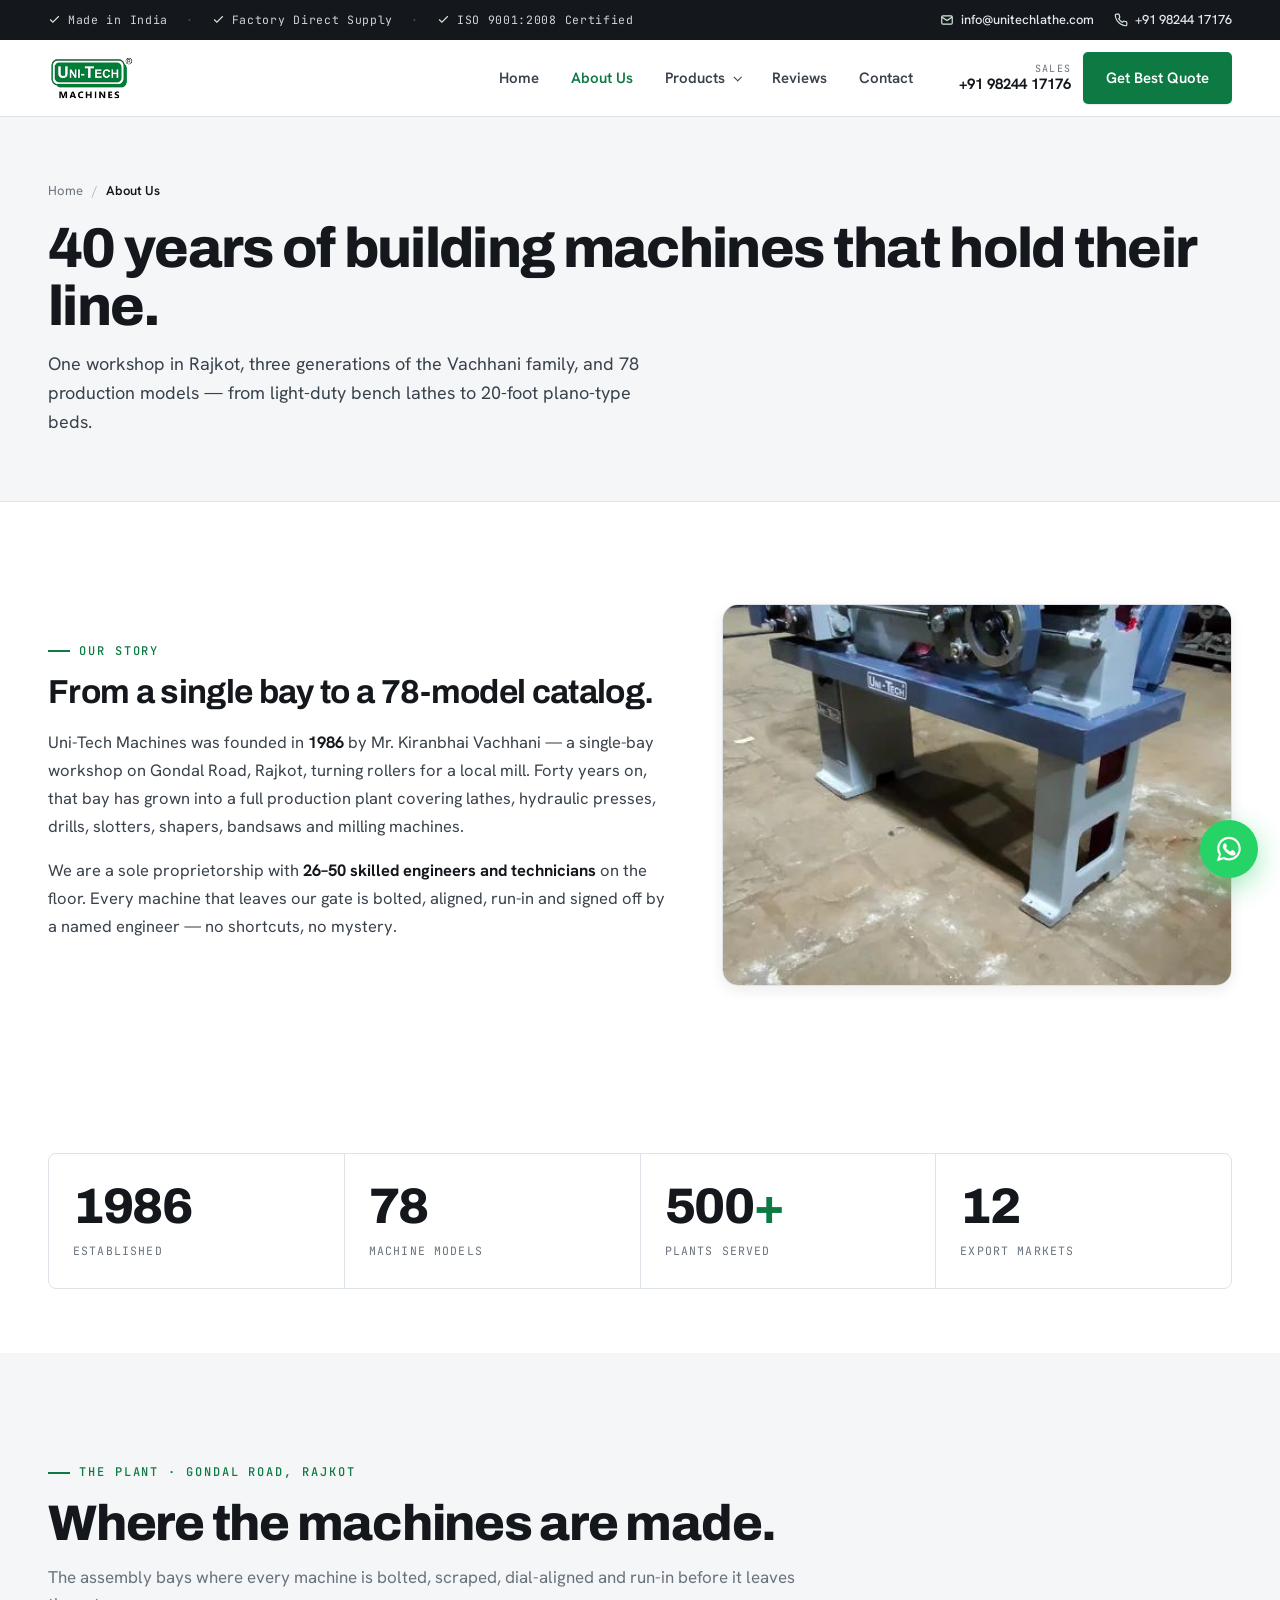
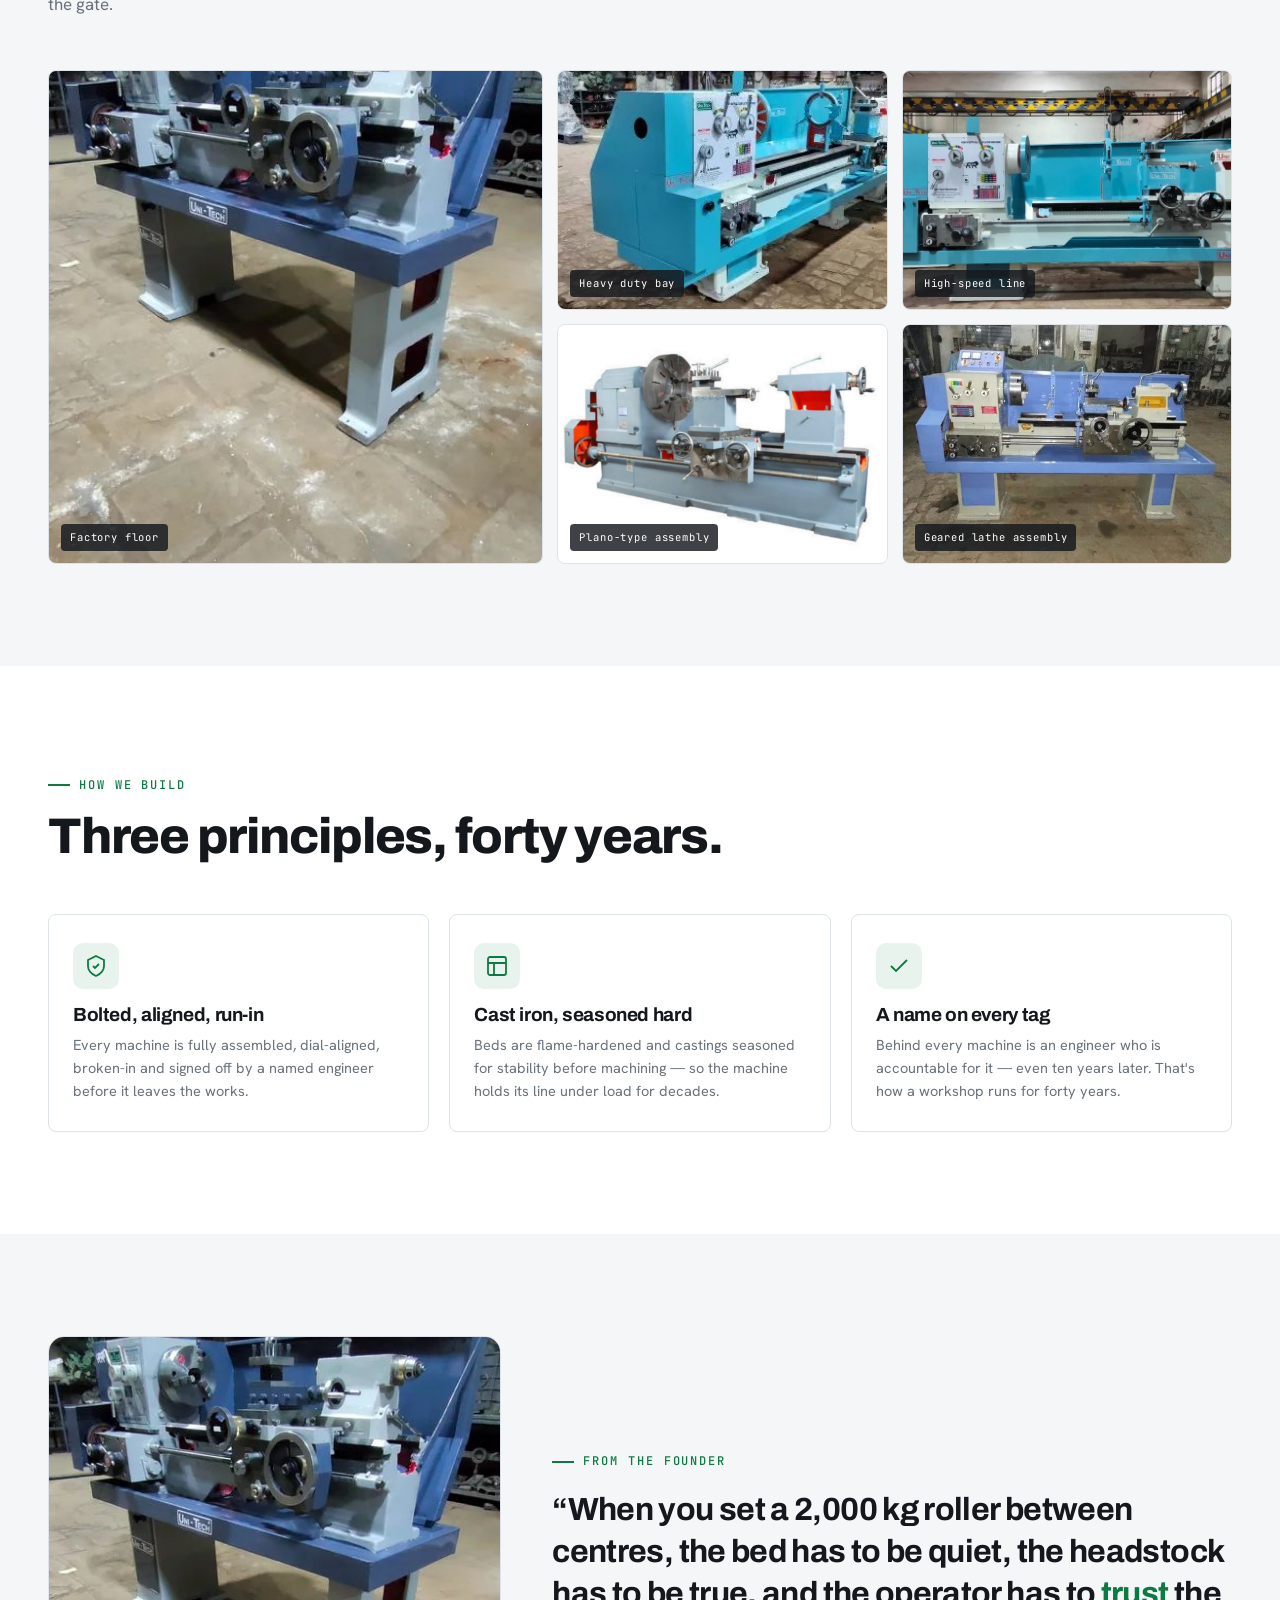
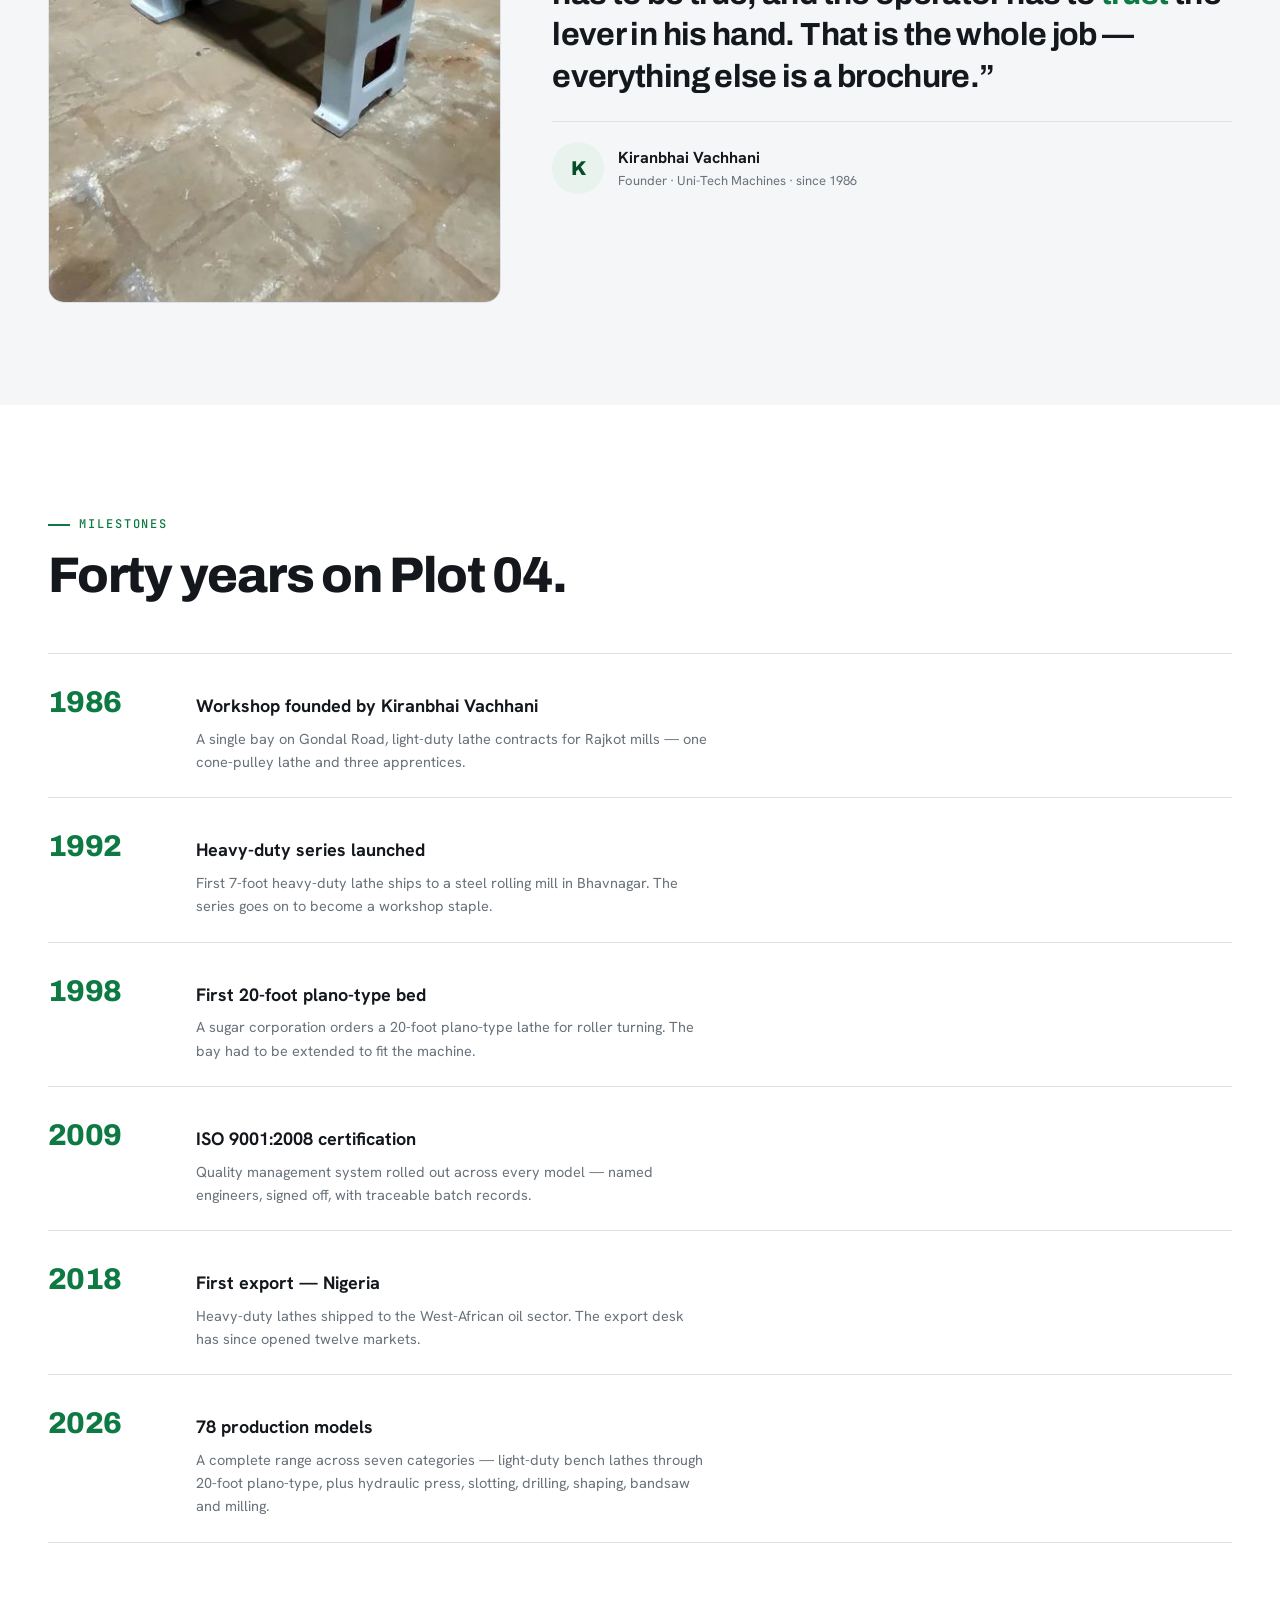
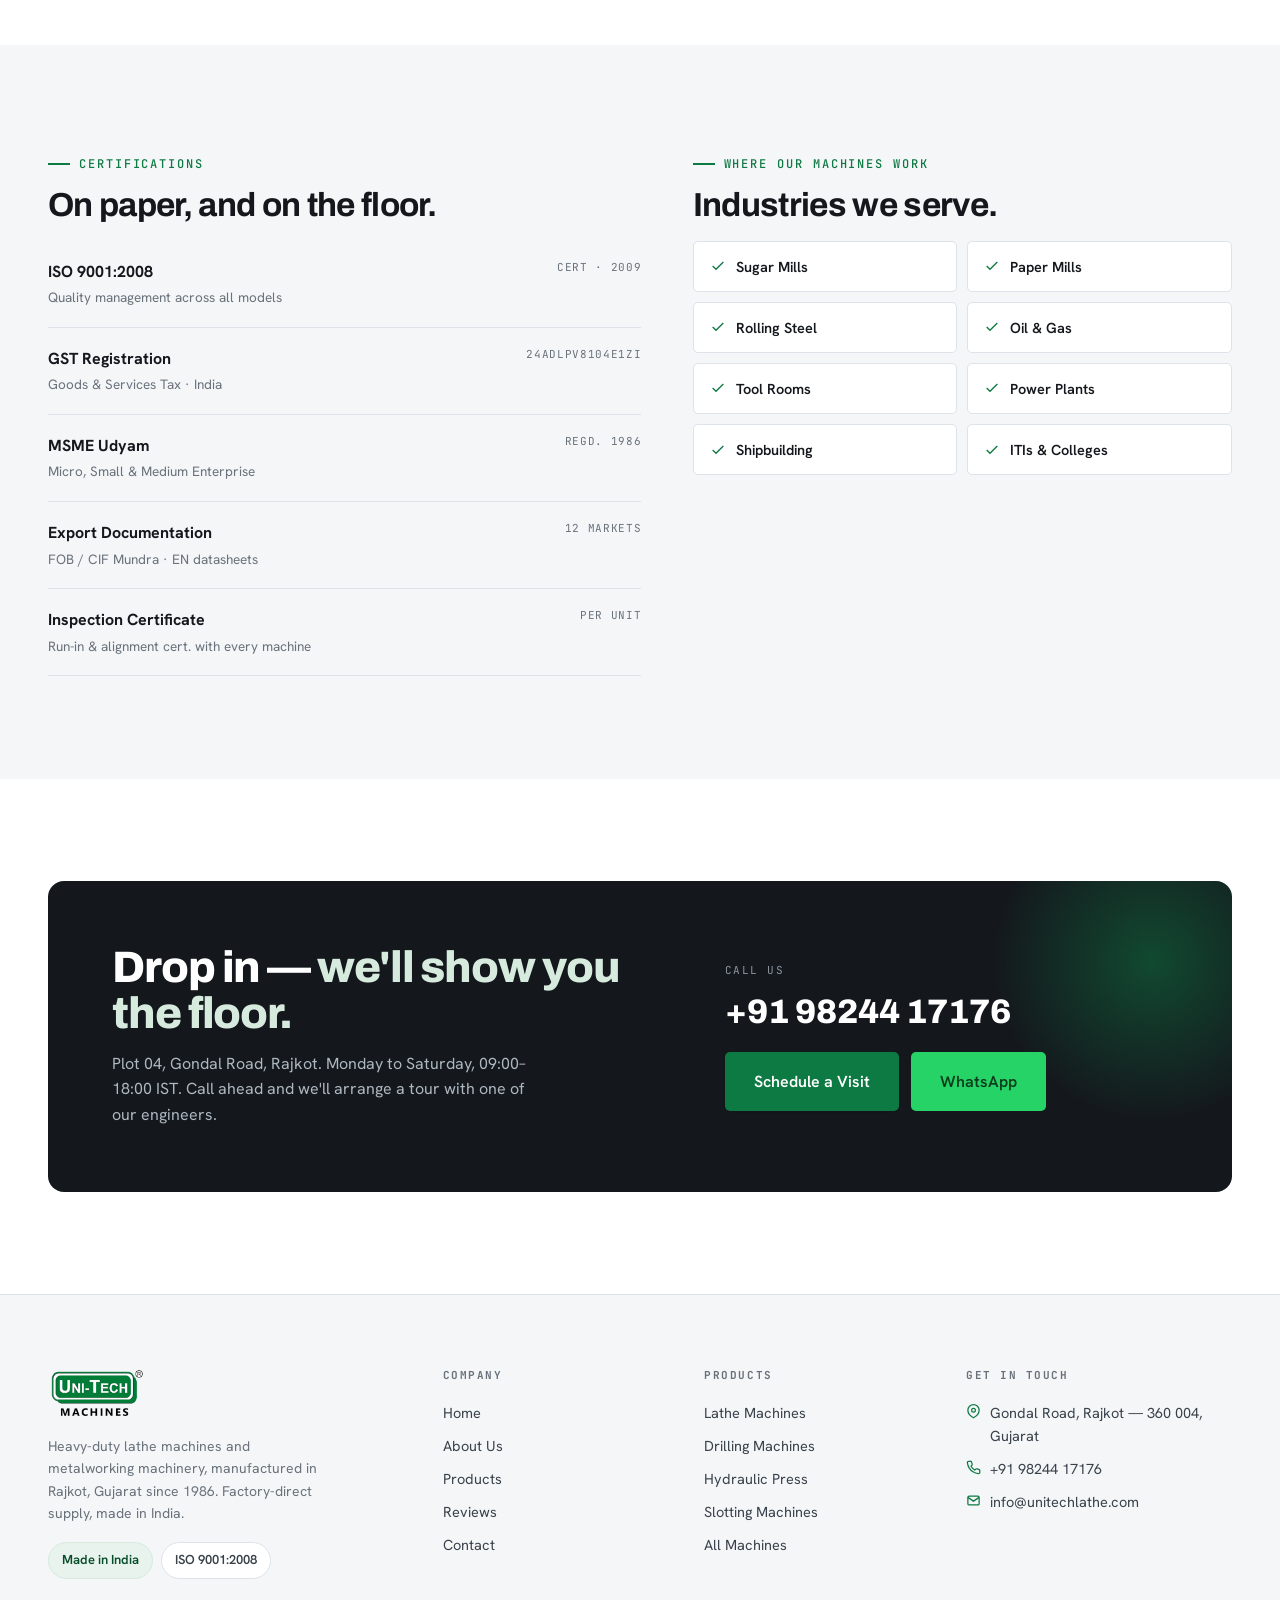
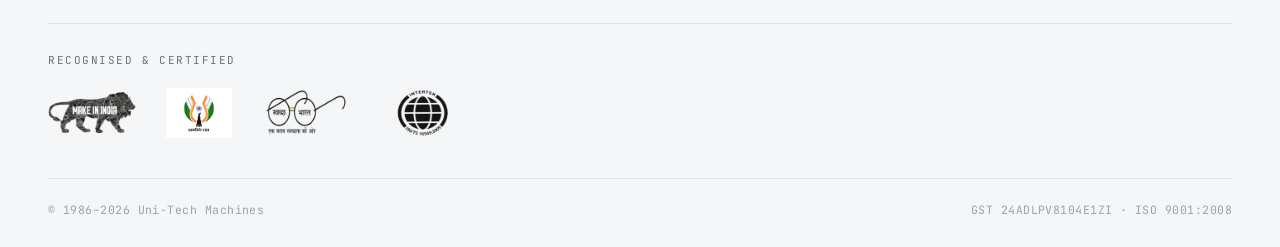
==== commit 5f54b4a0: "Add Uni-Tech Lathe website files" ====
--- a/about.html
+++ b/about.html
@@ -4,560 +4,319 @@
   <meta charset="UTF-8" />
   <meta name="viewport" content="width=device-width, initial-scale=1" />
 
-  <!-- Primary SEO -->
-  <title>The Workshop — About Uni-Tech Machines | Lathe Manufacturer Since 1986</title>
-  <meta name="description" content="Founded 1986 by Kiranbhai Vachhani. 40 years of building heavy-duty lathes, hydraulic press and metalworking machinery on Gondal Road, Rajkot. 26-50 engineers, 78 production models, 500+ plants served, 12 export markets. ISO 9001:2008 certified." />
-  <meta name="keywords" content="Uni-Tech Machines about, Kiranbhai Vachhani, lathe manufacturer Rajkot, ISO 9001 2008 lathe manufacturer, industrial machinery Gujarat, MSME lathe maker, since 1986" />
+  <title>About Us — Lathe Machine Manufacturer Since 1986 | Uni-Tech Machines, Rajkot</title>
+  <meta name="description" content="Founded 1986 by Kiranbhai Vachhani. 40 years building heavy-duty lathes, hydraulic press and metalworking machinery in Rajkot, Gujarat. 78 models, 500+ plants served, 12 export markets. ISO 9001:2008 certified, Made in India." />
   <meta name="author" content="Uni-Tech Machines" />
   <meta name="robots" content="index, follow, max-image-preview:large" />
-  <link rel="canonical" href="https://www.unitechmachines.in/about.html" />
-  <meta name="theme-color" content="#0E8A47" />
+  <link rel="canonical" href="https://unitechlathe.com/about.html" />
+  <meta name="theme-color" content="#0e7a43" />
   <link rel="icon" href="img/logos/fevicon.png" />
-  <link rel="apple-touch-icon" href="img/logos/unitech-logo-rounded.png" />
   <link rel="manifest" href="manifest.webmanifest" />
   <meta name="format-detection" content="telephone=yes" />
-  <meta name="mobile-web-app-capable" content="yes" />
-
-  <!-- Open Graph -->
+
   <meta property="og:type" content="website" />
   <meta property="og:site_name" content="Uni-Tech Machines" />
-  <meta property="og:title" content="The Workshop — About Uni-Tech Machines | Lathe Manufacturer Since 1986" />
-  <meta property="og:description" content="Founded 1986 by Kiranbhai Vachhani. 40 years of building heavy-duty lathes, hydraulic press and metalworking machinery on Gondal Road, Rajkot. 26-50 engineers, 78 production models, 500+ plants served, 12 export markets. ISO 9001:2008 certified." />
-  <meta property="og:url" content="https://www.unitechmachines.in/about.html" />
-  <meta property="og:image" content="https://www.unitechmachines.in/img/products/uni-tech-geared-lathes.jpg" />
-  <meta property="og:locale" content="en_IN" />
-
-  <!-- Twitter -->
-  <meta name="twitter:card" content="summary_large_image" />
-  <meta name="twitter:title" content="The Workshop — About Uni-Tech Machines | Lathe Manufacturer Since 1986" />
-  <meta name="twitter:description" content="Founded 1986 by Kiranbhai Vachhani. 40 years of building heavy-duty lathes, hydraulic press and metalworking machinery on Gondal Road, Rajkot. 26-50 engineers, 78 production models, 500+ plants served, 12 export markets. ISO 9001:2008 certified." />
-  <meta name="twitter:image" content="https://www.unitechmachines.in/img/products/uni-tech-geared-lathes.jpg" />
+  <meta property="og:title" content="About — Lathe Manufacturer Since 1986 | Uni-Tech Machines" />
+  <meta property="og:description" content="40 years building heavy-duty lathes in Rajkot. ISO 9001:2008, Made in India, factory direct." />
+  <meta property="og:url" content="https://unitechlathe.com/about.html" />
+  <meta property="og:image" content="https://unitechlathe.com/img/products/uni-tech-geared-lathes.jpg" />
+
   <link rel="preconnect" href="https://fonts.googleapis.com" />
   <link rel="preconnect" href="https://fonts.gstatic.com" crossorigin />
-  <link href="https://fonts.googleapis.com/css2?family=Fraunces:ital,opsz,wght@0,9..144,300..700;1,9..144,300..700&family=Inter:wght@300;400;500;600;700&family=JetBrains+Mono:wght@400;500&display=swap" rel="stylesheet" />
-  <link rel="stylesheet" href="css/base.css" />
-  <!-- Published theme (overwritten by Theme Studio → Publish to site). Loads BEFORE customizer JS so visitors get the published theme with no flash. -->
-  <link rel="stylesheet" href="css/theme-published.css" id="utm-theme-published" />
-  <!-- Theme Studio — live color/font customizer. Activates with ?customize or Ctrl+Shift+T -->
-  <script src="js/theme-customizer.js" defer></script>
+  <link href="https://fonts.googleapis.com/css2?family=Archivo:wght@400;500;600;700;800&family=Hanken+Grotesk:wght@400;500;600;700&family=JetBrains+Mono:wght@400;500&display=swap" rel="stylesheet" />
+  <link rel="stylesheet" href="css/site.css" />
+  <script src="js/ui.js" defer></script>
   <style>
-    body{ background: var(--ink-2); }
-
-    /* ===== Masthead ===== */
-    .masthead{ padding: 28px 0 18px; border-bottom: 1px solid rgba(245,244,239,.08); }
-    .masthead-inner{ display:grid; grid-template-columns: 1fr auto 1fr; gap: 24px; align-items: center; }
-    .masthead .left,.masthead .right{ font-family: var(--f-mono); font-size: 11px; letter-spacing:.14em; text-transform:uppercase; color: var(--bone-mute); }
-    .masthead .right{ text-align: right; }
-    .masthead .center{ font-family: var(--f-display); font-style: italic; font-weight: 300; font-size: 32px; letter-spacing: -0.01em; text-align: center; }
-    .masthead .center small{ display:block; font-family: var(--f-mono); font-size: 10.5px; letter-spacing:.18em; text-transform: uppercase; color: var(--bone-mute); margin-top: 6px; font-style: normal; }
-
-    .nav2{ display:flex; justify-content:space-between; align-items: center; padding: 14px 0; border-bottom: 1px solid rgba(245,244,239,.08); position: sticky; top:0; z-index: 50; background: rgba(18,18,18,.85); backdrop-filter: blur(12px); }
-    .nav2 .wrap{ display:flex; justify-content:space-between; align-items: center; }
-    .nav2-links{ display:flex; gap: 36px; }
-    .nav2-links a{ font-family: var(--f-sans); font-size: 13px; color: var(--bone); letter-spacing: 0.02em; padding-bottom: 4px; border-bottom: 1px solid transparent; }
-    .nav2-links a:hover, .nav2-links a.active{ border-color: var(--rust); color: var(--rust); }
-    .nav2 .meta{ font-family: var(--f-mono); font-size: 11px; letter-spacing:.12em; color: var(--bone-mute); text-transform: uppercase; }
-    .nav2 .meta b{ color: var(--bone); font-weight: 500; }
-
-    .smark{ font-family: var(--f-mono); font-size: 11px; letter-spacing: .2em; text-transform: uppercase; color: var(--bone-mute); display:flex; align-items:center; gap: 14px; margin-bottom: 36px; }
-    .smark .line{ flex: 1; height:1px; background: rgba(245,244,239,.12); }
-
-    /* ===== Front matter (hero) ===== */
-    .front{ padding: 88px 0 110px; border-bottom: 1px solid rgba(245,244,239,.08); }
-    .front h1{
-      font-family: var(--f-display); font-weight: 300;
-      font-size: clamp(60px, 8.5vw, 156px);
-      line-height: 0.88; letter-spacing: -0.045em;
-      max-width: 14ch;
-    }
-    .front h1 em{ font-style: italic; font-weight: 400; }
-    .front h1 .ru{ color: var(--rust); font-style: italic; }
-    .front-grid{ display:grid; grid-template-columns: 1.4fr 1fr; gap: 64px; align-items: end; }
-    .front .deck{
-      font-family: var(--f-display); font-style: italic; font-weight: 300;
-      font-size: 22px; line-height: 1.45;
-      color: var(--bone); opacity: .85; max-width: 38ch;
-    }
-
-    /* tag-strip of stamps */
-    .stamps{
-      display:grid; grid-template-columns: repeat(4, 1fr); gap: 0;
-      border-top: 1px solid rgba(245,244,239,.08); margin-top: 64px;
-    }
-    .stamp-cell{
-      padding: 32px 22px;
-      border-right: 1px solid rgba(245,244,239,.08);
-      display:flex; flex-direction: column; gap: 8px;
-    }
-    .stamp-cell:last-child{ border-right: 0; }
-    .stamp-cell h3{
-      font-family: var(--f-display); font-weight: 300;
-      font-size: clamp(40px, 4.6vw, 72px); line-height: 0.9; letter-spacing: -0.035em;
-    }
-    .stamp-cell h3 em{ font-style: italic; color: var(--rust); }
-    .stamp-cell p{ font-family: var(--f-mono); font-size: 10.5px; letter-spacing: .14em; text-transform: uppercase; color: var(--bone-mute); }
-
-    /* ===== Story (editorial column) ===== */
-    .story{ padding: 110px 0; border-bottom: 1px solid rgba(245,244,239,.08); }
-    .story-grid{ display:grid; grid-template-columns: 1fr 1.4fr; gap: 80px; align-items: start; }
-    .story h2{ font-family: var(--f-display); font-weight: 300; font-size: clamp(40px, 5vw, 80px); line-height: 0.95; letter-spacing: -0.035em; max-width: 12ch; }
-    .story h2 em{ font-style: italic; color: var(--rust); font-weight: 400; }
-    .story .col{ display:flex; flex-direction: column; gap: 22px; max-width: 56ch; }
-    .story .col p{ font-family: var(--f-display); font-style: italic; font-weight: 300; font-size: 19px; line-height: 1.55; color: var(--bone); opacity: .9; }
-    .story .col p b{ color: var(--rust); font-style: normal; font-weight: 500; font-family: var(--f-mono); font-size: 13px; letter-spacing: .04em; }
-    .story .col p:first-child::first-letter{
-      font-family: var(--f-display); font-style: normal; font-weight: 400;
-      font-size: 96px; line-height: 0.78;
-      float: left; margin-right: 14px; margin-top: 6px;
-      color: var(--rust);
-    }
-
-    /* ===== Plant gallery ===== */
-    .plant{ padding: 110px 0; border-bottom: 1px solid rgba(245,244,239,.08); }
-    .plant .head{ display:grid; grid-template-columns: 1fr 1fr; gap: 64px; align-items: end; margin-bottom: 56px; }
-    .plant .head h2{ font-family: var(--f-display); font-weight: 300; font-size: clamp(40px, 5vw, 72px); line-height: 0.98; letter-spacing: -0.03em; max-width: 18ch; }
-    .plant .head h2 em{ font-style: italic; color: var(--rust); font-weight: 400; }
-    .plant .head .col-text{ font-family: var(--f-display); font-style: italic; font-size: 17px; line-height: 1.55; color: var(--bone-mute); max-width: 44ch; }
-
-    .plant-grid{ display:grid; grid-template-columns: 1.4fr 1fr 1fr; grid-template-rows: 280px 280px; gap: 16px; }
-    .pframe{
-      position: relative; overflow: hidden; background: var(--ink-3);
-      border: 1px solid rgba(245,244,239,.08);
-    }
-    .pframe img{ width: 100%; height: 100%; object-fit: cover; filter: contrast(1.04) saturate(.9) brightness(.85); }
-    .pframe::before{ content:""; position:absolute; inset: 10px; border: 1px solid rgba(245,244,239,.12); pointer-events: none; z-index: 1; }
-    .pframe .stamp{
-      position:absolute; left: 18px; bottom: 16px; z-index: 2;
-      font-family: var(--f-mono); font-size: 10.5px; letter-spacing: .14em; text-transform: uppercase;
-      background: rgba(10,10,10,.78); padding: 5px 9px; color: var(--bone);
-    }
-    .pframe .stamp em{ color: var(--rust); font-style: italic; }
-    .pframe .corner{ position:absolute; top: 18px; right: 18px; z-index: 2; font-family: var(--f-mono); font-size: 10px; color: var(--bone-mute); letter-spacing: .16em; }
-    .pframe.tall{ grid-row: 1 / 3; }
-
-    /* ===== Principles ===== */
-    .vals{ padding: 110px 0; border-bottom: 1px solid rgba(245,244,239,.08); }
-    .vals .head{ display:grid; grid-template-columns: 1fr 1fr; gap: 64px; align-items: end; margin-bottom: 56px; }
-    .vals .head h2{ font-family: var(--f-display); font-weight: 300; font-size: clamp(40px, 5vw, 72px); line-height: 0.98; letter-spacing: -0.03em; max-width: 14ch; }
-    .vals .head h2 em{ font-style: italic; color: var(--rust); font-weight: 400; }
-    .vals .head .col-text{ font-family: var(--f-display); font-style: italic; font-size: 17px; line-height: 1.55; color: var(--bone-mute); max-width: 42ch; }
-    .vgrid{ display:grid; grid-template-columns: repeat(3, 1fr); gap: 1px; background: rgba(245,244,239,.08); border: 1px solid rgba(245,244,239,.08); }
-    .vcell{ background: var(--ink-2); padding: 44px 32px; display:flex; flex-direction: column; gap: 16px; min-height: 320px; }
-    .vcell .roman{ font-family: var(--f-display); font-style: italic; font-size: 42px; line-height: 1; color: var(--rust); font-weight: 400; }
-    .vcell h3{ font-family: var(--f-display); font-weight: 300; font-size: 30px; line-height: 1.1; letter-spacing: -0.02em; }
-    .vcell h3 em{ font-style: italic; }
-    .vcell p{ color: var(--bone-mute); font-size: 14.5px; line-height: 1.65; }
-
-    /* ===== Timeline (long table) ===== */
-    .tline{ padding: 110px 0; border-bottom: 1px solid rgba(245,244,239,.08); }
-    .tline .head{ display:grid; grid-template-columns: 1fr 1fr; gap: 64px; align-items: end; margin-bottom: 56px; }
-    .tline .head h2{ font-family: var(--f-display); font-weight: 300; font-size: clamp(40px, 5vw, 72px); line-height: 0.98; letter-spacing: -0.03em; max-width: 14ch; }
-    .tline .head h2 em{ font-style: italic; color: var(--rust); font-weight: 400; }
-    .tline .head .col-text{ font-family: var(--f-display); font-style: italic; font-size: 17px; line-height: 1.55; color: var(--bone-mute); max-width: 44ch; }
-
-    .tline-rows{ border-top: 1px solid rgba(245,244,239,.08); }
-    .tline-row{
-      display:grid; grid-template-columns: 140px 1fr 200px; gap: 32px;
-      padding: 28px 0; border-bottom: 1px solid rgba(245,244,239,.08); align-items: baseline;
-      transition: background .25s var(--ease), padding-left .25s var(--ease);
-    }
-    .tline-row:hover{ background: rgba(245,244,239,.02); padding-left: 12px; }
-    .tline-row:hover .tline-headline{ color: var(--rust); }
-    .tline-year{ font-family: var(--f-display); font-size: 44px; line-height: 1; letter-spacing: -0.025em; }
-    .tline-year em{ font-style: italic; color: var(--rust); font-weight: 400; }
-    .tline-headline{ font-family: var(--f-display); font-size: 24px; letter-spacing: -0.015em; line-height: 1.2; transition: color .25s var(--ease); }
-    .tline-desc{ font-family: var(--f-display); font-style: italic; font-size: 16px; color: var(--bone-mute); margin-top: 8px; max-width: 60ch; line-height: 1.5; }
-    .tline-tag{ font-family: var(--f-mono); font-size: 10.5px; letter-spacing: .14em; text-transform: uppercase; color: var(--bone-mute); text-align: right; }
-
-    /* ===== Certifications & industries ===== */
-    .certs{ padding: 110px 0; border-bottom: 1px solid rgba(245,244,239,.08); }
-    .certs-grid{ display:grid; grid-template-columns: 1.1fr 1fr; gap: 64px; align-items: start; }
-    .cert-list{ border-top: 1px solid rgba(245,244,239,.08); }
-    .cert-row{
-      padding: 22px 0; border-bottom: 1px solid rgba(245,244,239,.08);
-      display:grid; grid-template-columns: 60px 1fr 160px; gap: 24px; align-items: baseline;
-    }
-    .cert-row .num{ font-family: var(--f-mono); font-size: 11px; color: var(--rust); letter-spacing: .14em; }
-    .cert-row .name{ font-family: var(--f-display); font-size: 22px; letter-spacing: -0.015em; line-height: 1.2; }
-    .cert-row .name span{ display:block; font-family: var(--f-sans); font-size: 13px; color: var(--bone-mute); margin-top: 4px; font-weight: 400; }
-    .cert-row .ref{ font-family: var(--f-mono); font-size: 11px; color: var(--bone-mute); letter-spacing: .12em; text-transform: uppercase; text-align: right; }
-
-    .ind-list{ display:grid; grid-template-columns: 1fr 1fr; gap: 1px; background: rgba(245,244,239,.08); border: 1px solid rgba(245,244,239,.08); }
-    .icell{ background: var(--ink-2); padding: 22px 20px; display:flex; justify-content: space-between; align-items: baseline; gap: 12px; font-family: var(--f-display); font-size: 20px; letter-spacing: -0.01em; }
-    .icell:hover{ background: var(--ink-3); color: var(--rust); }
-    .icell em{ font-style: italic; }
-    .icell .num{ font-family: var(--f-mono); font-size: 11px; color: var(--bone-mute); letter-spacing: .14em; }
-
-    /* ===== Founder quote ===== */
-    .quote-section{
-      padding: 120px 0; border-bottom: 1px solid rgba(245,244,239,.08);
-    }
-    .quote-grid{ display:grid; grid-template-columns: 1fr 1.2fr; gap: 80px; align-items: start; }
-    .qphoto{ aspect-ratio: 4/5; overflow: hidden; background: var(--ink-3); position: relative; border: 1px solid rgba(245,244,239,.08); }
-    .qphoto img{ width: 100%; height: 100%; object-fit: cover; filter: contrast(1.05) saturate(.9) brightness(.85); }
-    .qphoto::before{ content:""; position:absolute; inset: 14px; border: 1px solid rgba(245,244,239,.12); pointer-events: none; z-index: 1; }
-    .qphoto .stamp{ position:absolute; left:18px; bottom: 16px; font-family: var(--f-mono); font-size: 10.5px; letter-spacing: .14em; color: var(--bone); background: rgba(10,10,10,.75); padding: 6px 10px; text-transform: uppercase; z-index: 2; }
-    .qphoto .stamp em{ color: var(--rust); font-style: italic; }
-
-    .qtext{ font-family: var(--f-display); font-style: italic; font-weight: 300; font-size: clamp(28px, 3.6vw, 50px); line-height: 1.2; letter-spacing: -0.02em; color: var(--bone); }
-    .qtext .ru{ color: var(--rust); }
-    .qmeta{ display:flex; gap: 20px; align-items: center; padding-top: 28px; border-top: 1px solid rgba(245,244,239,.08); margin-top: 36px; }
-    .qmeta .name{ font-family: var(--f-display); font-size: 20px; letter-spacing: -0.01em; }
-    .qmeta .role{ font-family: var(--f-mono); font-size: 11px; color: var(--bone-mute); letter-spacing: .14em; text-transform: uppercase; display: block; margin-top: 4px; }
-
-    /* ===== CTA ===== */
-    .ab-cta{ background: var(--bone); color: var(--ink); padding: 120px 0; }
-    .ab-cta .wrap{ display:grid; grid-template-columns: 1.4fr 1fr; gap: 56px; align-items: end; }
-    .ab-cta h2{ font-family: var(--f-display); font-weight: 300; font-size: clamp(48px, 6vw, 96px); line-height: 0.95; letter-spacing: -0.035em; }
-    .ab-cta h2 em{ font-style: italic; color: var(--rust-deep); font-weight: 400; }
-    .ab-cta .signature{ font-family: var(--f-display); font-style: italic; font-size: 19px; line-height: 1.5; color: #4a4a45; max-width: 44ch; }
-    .ab-cta .btn{ padding: 16px 24px; background: var(--ink); color: var(--bone); margin-top: 28px; margin-right: 12px; }
-    .ab-cta .btn:hover{ background: var(--rust); color: var(--ink); }
-    .ab-cta .btn-alt{ background: transparent; color: var(--ink); border: 1px solid rgba(10,10,10,.2); }
-    .ab-cta .btn-alt:hover{ background: var(--ink); color: var(--bone); }
-
-    /* ===== Colophon ===== */
-    .colophon{ background: var(--ink-2); color: var(--bone-mute); border-top: 1px solid rgba(245,244,239,.1); padding: 56px 0 28px; font-family: var(--f-mono); font-size: 11px; letter-spacing: .14em; text-transform: uppercase; }
-    .colophon .grid{ display:grid; grid-template-columns: 1.4fr 1fr 1fr 1fr; gap: 48px; }
-    .colophon h5{ color: var(--bone-mute); margin-bottom: 14px; }
-    .colophon ul{ display:flex; flex-direction: column; gap: 8px; }
-    .colophon ul li{ font-family: var(--f-display); font-size: 14px; text-transform: none; letter-spacing: -0.005em; color: var(--bone); font-style: italic; font-weight: 300; }
-    .colophon ul li a:hover{ color: var(--rust); }
-    .colophon .title{ font-family: var(--f-display); font-style: italic; font-size: 28px; letter-spacing: -0.01em; color: var(--bone); text-transform: none; }
-    .colophon .title-sub{ font-family: var(--f-display); font-size: 13.5px; color: var(--bone-mute); margin-top: 8px; max-width: 32ch; line-height: 1.55; font-style: italic; font-weight: 300; text-transform: none; }
-    .colophon .row-bottom{ display:flex; justify-content:space-between; align-items: center; padding-top: 24px; border-top: 1px solid rgba(245,244,239,.08); margin-top: 56px; }
-
-    @media (max-width: 1100px){
-      .masthead-inner{ grid-template-columns: 1fr; text-align: center; }
-      .masthead .left,.masthead .right{ text-align: center; }
-      .front-grid{ grid-template-columns: 1fr; gap: 36px; }
-      .stamps{ grid-template-columns: 1fr 1fr; }
-      .stamp-cell:nth-child(2){ border-right: 0; }
-      .stamp-cell:nth-child(1),.stamp-cell:nth-child(2){ border-bottom: 1px solid rgba(245,244,239,.08); }
-      .story-grid{ grid-template-columns: 1fr; gap: 32px; }
-      .plant .head{ grid-template-columns: 1fr; gap: 24px; }
-      .plant-grid{ grid-template-columns: 1fr 1fr; grid-template-rows: auto auto auto; }
-      .pframe.tall{ grid-column: 1 / -1; grid-row: auto; height: 320px; }
-      .vals .head{ grid-template-columns: 1fr; gap: 24px; }
-      .vgrid{ grid-template-columns: 1fr; }
-      .tline .head{ grid-template-columns: 1fr; gap: 24px; }
-      .tline-row{ grid-template-columns: 100px 1fr; }
-      .tline-tag{ display: none; }
-      .certs-grid{ grid-template-columns: 1fr; gap: 32px; }
-      .quote-grid{ grid-template-columns: 1fr; gap: 32px; }
-      .ab-cta .wrap{ grid-template-columns: 1fr; gap: 24px; }
-      .colophon .grid{ grid-template-columns: 1fr 1fr; gap: 32px; }
-    }
+    .ab-hero{ display:grid; grid-template-columns:1.1fr .9fr; gap:clamp(28px,4vw,56px); align-items:center; }
+    .ab-hero .frame{ border-radius:var(--r-lg); overflow:hidden; border:1px solid var(--line); aspect-ratio:4/3; box-shadow:var(--sh-2); }
+    .ab-hero .frame img{ width:100%; height:100%; object-fit:cover; }
+    @media (max-width:860px){ .ab-hero{ grid-template-columns:1fr; } }
+
+    .story-grid{ display:grid; grid-template-columns:1fr 1.3fr; gap:clamp(28px,4vw,56px); align-items:start; }
+    .story-col p{ font-size:16.5px; line-height:1.7; color:var(--ink-2); margin-bottom:16px; }
+    .story-col p strong{ color:var(--ink); font-weight:700; }
+    @media (max-width:860px){ .story-grid{ grid-template-columns:1fr; gap:20px; } }
+
+    .plant-grid{ display:grid; grid-template-columns:1.5fr 1fr 1fr; grid-auto-rows:240px; gap:14px; }
+    .pframe{ border-radius:var(--r); overflow:hidden; border:1px solid var(--line); position:relative; background:var(--panel-2); }
+    .pframe img{ width:100%; height:100%; object-fit:cover; }
+    .pframe.tall{ grid-row:span 2; }
+    .pframe .cap{ position:absolute; left:12px; bottom:12px; background:rgba(20,24,29,.82); color:#fff; font-family:var(--f-mono); font-size:10.5px; letter-spacing:.08em; padding:5px 9px; border-radius:4px; }
+    @media (max-width:860px){ .plant-grid{ grid-template-columns:1fr 1fr; grid-auto-rows:180px; } .pframe.tall{ grid-row:span 1; grid-column:span 2; } }
+
+    .vals-grid{ display:grid; grid-template-columns:repeat(3,1fr); gap:20px; }
+    .val{ background:#fff; border:1px solid var(--line); border-radius:var(--r); padding:28px 24px; }
+    .val .vi{ width:46px; height:46px; border-radius:10px; background:var(--brand-tint); display:grid; place-items:center; margin-bottom:16px; }
+    .val .vi svg{ width:24px; height:24px; color:var(--brand); }
+    .val h3{ font-size:19px; font-weight:700; }
+    .val p{ font-size:14.5px; color:var(--muted); margin-top:8px; line-height:1.6; }
+    @media (max-width:860px){ .vals-grid{ grid-template-columns:1fr; } }
+
+    .tline-rows{ border-top:1px solid var(--line); }
+    .tline-row{ display:grid; grid-template-columns:120px 1fr; gap:28px; padding:24px 0; border-bottom:1px solid var(--line); align-items:baseline; }
+    .tline-year{ font-family:var(--f-head); font-weight:800; font-size:30px; color:var(--brand); letter-spacing:-.02em; }
+    .tline-h{ font-size:18px; font-weight:700; }
+    .tline-d{ font-size:14.5px; color:var(--muted); margin-top:6px; line-height:1.6; max-width:64ch; }
+    @media (max-width:560px){ .tline-row{ grid-template-columns:80px 1fr; gap:16px; } .tline-year{ font-size:24px; } }
+
+    .certs-grid{ display:grid; grid-template-columns:1.1fr 1fr; gap:clamp(28px,4vw,56px); align-items:start; }
+    .cert-list .cr{ display:flex; justify-content:space-between; gap:16px; padding:18px 0; border-bottom:1px solid var(--line); }
+    .cert-list .cr .cn{ font-size:16px; font-weight:700; }
+    .cert-list .cr .cn span{ display:block; font-size:13.5px; color:var(--muted); font-weight:400; margin-top:3px; }
+    .cert-list .cr .cref{ font-family:var(--f-mono); font-size:11px; color:var(--muted); letter-spacing:.06em; text-align:right; white-space:nowrap; }
+    .ind-grid{ display:grid; grid-template-columns:1fr 1fr; gap:10px; }
+    .ind{ display:flex; align-items:center; gap:10px; padding:13px 16px; background:#fff; border:1px solid var(--line); border-radius:var(--r-sm); font-weight:600; font-size:14.5px; }
+    .ind svg{ width:16px; height:16px; color:var(--brand); flex:none; }
+    @media (max-width:860px){ .certs-grid{ grid-template-columns:1fr; } }
+
+    .quote-grid{ display:grid; grid-template-columns:.8fr 1.2fr; gap:clamp(28px,4vw,56px); align-items:center; }
+    .quote-grid .qframe{ border-radius:var(--r-lg); overflow:hidden; border:1px solid var(--line); aspect-ratio:4/5; background:var(--panel-2); }
+    .quote-grid .qframe img{ width:100%; height:100%; object-fit:cover; }
+    .qtext{ font-family:var(--f-head); font-weight:700; font-size:clamp(22px,2.8vw,32px); line-height:1.3; letter-spacing:-.02em; color:var(--ink); }
+    .qtext em{ font-style:normal; color:var(--brand); }
+    .qmeta{ display:flex; align-items:center; gap:14px; margin-top:24px; padding-top:20px; border-top:1px solid var(--line); }
+    .qmeta .av{ width:52px; height:52px; border-radius:50%; background:var(--brand-tint); color:var(--brand-deep); display:grid; place-items:center; font-family:var(--f-head); font-weight:800; font-size:20px; }
+    .qmeta .nm{ font-weight:700; }
+    .qmeta .ro{ font-size:13px; color:var(--muted); }
+    @media (max-width:860px){ .quote-grid{ grid-template-columns:1fr; } }
   </style>
-<script src="js/site.js" defer></script>
 </head>
 <body>
 
-  <!-- masthead -->
-  <header class="masthead">
-    <div class="wrap masthead-inner">
-      <div class="left">Vol. 04 · Workshop dossier</div>
-      <div class="center"><img src="img/logos/unitech-logo-only.png" alt="Uni-Tech" class="brand-logo" data-utm-logo loading="eager" decoding="async" fetchpriority="high" /><small>The Workshop Journal · est. 1986</small></div>
-      <div class="right">Rajkot · Gujarat · India</div>
+  <div class="topbar">
+    <div class="wrap">
+      <div class="topbar-left">
+        <span class="tb-item"><svg viewBox="0 0 24 24" fill="none" stroke="currentColor" stroke-width="2"><path d="M20 6L9 17l-5-5"/></svg> Made in India</span>
+        <span class="tb-sep">·</span>
+        <span class="tb-item opt"><svg viewBox="0 0 24 24" fill="none" stroke="currentColor" stroke-width="2"><path d="M20 6L9 17l-5-5"/></svg> Factory Direct Supply</span>
+        <span class="tb-sep opt">·</span>
+        <span class="tb-item opt"><svg viewBox="0 0 24 24" fill="none" stroke="currentColor" stroke-width="2"><path d="M20 6L9 17l-5-5"/></svg> ISO 9001:2008 Certified</span>
+      </div>
+      <div class="topbar-right">
+        <a class="opt" href="mailto:info@unitechlathe.com"><svg viewBox="0 0 24 24" fill="none" stroke="currentColor" stroke-width="2"><rect x="3" y="5" width="18" height="14" rx="2"/><path d="M3 7l9 6 9-6"/></svg> info@unitechlathe.com</a>
+        <a href="tel:+919824417176"><svg viewBox="0 0 24 24" fill="none" stroke="currentColor" stroke-width="2"><path d="M22 16.9v3a2 2 0 0 1-2.2 2 19.8 19.8 0 0 1-8.6-3 19.5 19.5 0 0 1-6-6 19.8 19.8 0 0 1-3-8.6A2 2 0 0 1 4.1 2h3a2 2 0 0 1 2 1.7c.1 1 .4 1.9.7 2.8a2 2 0 0 1-.5 2.1L8.1 9.9a16 16 0 0 0 6 6l1.3-1.2a2 2 0 0 1 2.1-.5c.9.3 1.8.6 2.8.7a2 2 0 0 1 1.7 2z"/></svg> +91 98244 17176</a>
+      </div>
+    </div>
+  </div>
+
+  <header class="nav">
+    <div class="wrap nav-inner">
+      <a class="nav-brand" href="index.html" aria-label="Uni-Tech Machines home"><img src="img/logos/unitech-logo-only.png" alt="Uni-Tech Machines" /></a>
+      <nav class="nav-links" id="navlinks">
+        <a href="index.html">Home</a>
+        <a href="about.html" class="active">About Us</a>
+        <div class="nav-drop">
+          <a href="catalog.html">Products</a>
+          <div class="nav-menu">
+            <a class="nm-row" href="catalog.html?cat=lathe"><span class="nm-label">Lathe Machines</span><span class="nm-sub">57 models</span></a>
+            <a class="nm-row" href="catalog.html?cat=drilling"><span class="nm-label">Drilling Machines</span><span class="nm-sub">5 models</span></a>
+            <a class="nm-row" href="catalog.html?cat=slotting"><span class="nm-label">Slotting Machines</span><span class="nm-sub">5 models</span></a>
+            <a class="nm-row" href="catalog.html?cat=hydraulic"><span class="nm-label">Hydraulic Press</span><span class="nm-sub">4 models</span></a>
+            <a class="nm-row" href="catalog.html?cat=bandsaw"><span class="nm-label">Bandsaw &amp; Shaping</span><span class="nm-sub">6 models</span></a>
+            <div class="nm-foot"><a href="catalog.html">View all 78 machines →</a></div>
+          </div>
+        </div>
+        <a href="testimonials.html">Reviews</a>
+        <a href="contact.html">Contact</a>
+      </nav>
+      <div class="nav-cta">
+        <div class="nav-phone"><span>Sales</span><b>+91 98244 17176</b></div>
+        <a class="btn btn-primary" href="contact.html">Get Best Quote</a>
+        <button class="nav-ham" aria-label="Menu" aria-expanded="false"><span></span></button>
+      </div>
     </div>
   </header>
 
-  <!-- sticky nav -->
-  <nav class="nav2">
-    <div class="wrap">
-      <div class="nav2-links">
-        <a href="index.html">Index</a>
-        <a href="catalog.html">Catalog</a>
-        <a href="about.html" class="active">Workshop</a>
-        <a href="testimonials.html">Letters</a>
-        <a href="contact.html">Inquiry</a>
-      </div>
-      <div class="meta">Sales · <b>+91 98244 17176</b></div>
-    </div>
-  </nav>
-
-  <!-- Front matter -->
-  <section class="front" data-screen-label="About">
-    <div class="wrap">
-      <div class="smark"><span>§ 00 · The Workshop</span><span class="line"></span><span>A dossier · forty years</span></div>
-      <div class="front-grid">
-        <h1>Forty years<br />of bearing <em>weight,</em><br /><span class="ru">honestly.</span></h1>
-        <p class="deck">A single workshop in Rajkot. Three generations of the Vachhani family. Seventy-eight production models, five hundred plus plants served, twelve export markets — and the founder still walks the floor every morning.</p>
-      </div>
-      <div class="stamps">
-        <div class="stamp-cell"><h3>1986</h3><p>Founded · Rajkot</p></div>
-        <div class="stamp-cell"><h3>78</h3><p>Production models</p></div>
-        <div class="stamp-cell"><h3>26–50</h3><p>Engineers &amp; technicians</p></div>
-        <div class="stamp-cell"><h3>500<em>+</em></h3><p>Plants served</p></div>
-      </div>
-    </div>
-  </section>
-
-  <!-- Story -->
-  <section class="story">
-    <div class="wrap">
-      <div class="smark"><span>§ 01 · The story</span><span class="line"></span><span>A workshop on Gondal Road</span></div>
-      <div class="story-grid">
-        <h2>One workshop. <em>Three generations.</em></h2>
-        <div class="col">
-          <p>Uni-Tech Machines was founded in <b>1986</b> by Mr. Kiranbhai Vachhani — a single-bay workshop on Gondal Road, Rajkot, turning rollers for a local mill. Forty years on, the workshop has grown into a seventy-eight-model production catalog covering lathes, hydraulic presses, drills, slotters, shapers, bandsaws and milling machines — but the bay is still there.</p>
-          <p>We are a <b>sole proprietorship</b> with twenty-six to fifty skilled engineers and technicians on the floor. Every machine that leaves our gate is bolted, aligned, run-in and signed off by a named engineer. No exceptions. No shortcuts. No mystery.</p>
-          <p>In <b>2009</b> we were certified to <b>ISO 9001:2008</b>, and the same quality-management discipline runs across every SKU. We hold GST 24ADLPV8104E1ZI, and ship FOB / CIF Mundra to twelve export markets across the Gulf, East Africa and South-East Asia.</p>
-          <p>Customers include Indian Sugar Corp, paper-mill operators, rolling-steel plants, the oil &amp; gas sector, tool rooms, and the dozens of contract workshops who keep India's heavy industry turning.</p>
-        </div>
-      </div>
-    </div>
-  </section>
-
-  <!-- Plant -->
-  <section class="plant">
-    <div class="wrap">
-      <div class="smark"><span>§ 02 · The plant</span><span class="line"></span><span>Plot 04, Gondal Road, Rajkot</span></div>
-      <div class="head">
-        <h2>The plant ·<br /><em>Plot 04, Gondal Road.</em></h2>
-        <p class="col-text">Photographed in March 2026. The assembly bays where every machine is bolted, scraped, dial-aligned and run-in before it leaves the gate.</p>
-      </div>
+  <main>
+  <section class="page-head" data-screen-label="About">
+    <div class="wrap">
+      <div class="crumbs"><a href="index.html">Home</a><span class="sep">/</span><span class="cur">About Us</span></div>
+      <h1>40 years of building machines that hold their line.</h1>
+      <p>One workshop in Rajkot, three generations of the Vachhani family, and 78 production models — from light-duty bench lathes to 20-foot plano-type beds.</p>
+    </div>
+  </section>
+
+  <!-- intro + image -->
+  <section class="section">
+    <div class="wrap ab-hero">
+      <div>
+        <span class="eyebrow">Our Story</span>
+        <h2 class="h-md" style="margin-top:14px;">From a single bay to a 78-model catalog.</h2>
+        <div class="story-col" style="margin-top:18px;">
+          <p>Uni-Tech Machines was founded in <strong>1986</strong> by Mr. Kiranbhai Vachhani — a single-bay workshop on Gondal Road, Rajkot, turning rollers for a local mill. Forty years on, that bay has grown into a full production plant covering lathes, hydraulic presses, drills, slotters, shapers, bandsaws and milling machines.</p>
+          <p>We are a sole proprietorship with <strong>26–50 skilled engineers and technicians</strong> on the floor. Every machine that leaves our gate is bolted, aligned, run-in and signed off by a named engineer — no shortcuts, no mystery.</p>
+        </div>
+      </div>
+      <div class="frame"><img src="img/products/uni-tech-geared-lathes.jpg" alt="Uni-Tech workshop floor in Rajkot" /></div>
+    </div>
+  </section>
+
+  <!-- stats -->
+  <section class="section--tight">
+    <div class="wrap">
+      <div class="stats">
+        <div class="stat"><div class="n">1986</div><div class="l">Established</div></div>
+        <div class="stat"><div class="n">78</div><div class="l">Machine models</div></div>
+        <div class="stat"><div class="n">500<em>+</em></div><div class="l">Plants served</div></div>
+        <div class="stat"><div class="n">12</div><div class="l">Export markets</div></div>
+      </div>
+    </div>
+  </section>
+
+  <!-- plant gallery -->
+  <section class="section section--panel">
+    <div class="wrap">
+      <div class="sec-head"><span class="eyebrow">The Plant · Gondal Road, Rajkot</span><h2 class="h-lg">Where the machines are made.</h2><p>The assembly bays where every machine is bolted, scraped, dial-aligned and run-in before it leaves the gate.</p></div>
       <div class="plant-grid">
-        <div class="pframe tall">
-          <img src="img/products/uni-tech-geared-lathes.jpg" alt="Factory floor at Uni-Tech Machines, Rajkot" loading="eager" decoding="async" fetchpriority="high" />
-          <div class="corner">FIG. I</div>
-          <div class="stamp"><em>Plate 01</em> · Factory floor · March 2026</div>
-        </div>
-        <div class="pframe">
-          <img src="img/products/uni-tech-geared-lathes.jpg" alt="Geared lathes line" loading="lazy" decoding="async" />
-          <div class="corner">FIG. II</div>
-          <div class="stamp"><em>Plate 02</em> · Geared lathe assembly</div>
-        </div>
-        <div class="pframe">
-          <img src="img/products/heavy-duty-gear-head-lathe-machine.jpg" alt="Heavy duty gear head lathe" loading="lazy" decoding="async" />
-          <div class="corner">FIG. III</div>
-          <div class="stamp"><em>Plate 03</em> · Heavy duty bay</div>
-        </div>
-        <div class="pframe">
-          <img src="img/products/all-geared-high-speed-lathe-machine.jpg" alt="All geared high speed lathe" loading="lazy" decoding="async" />
-          <div class="corner">FIG. IV</div>
-          <div class="stamp"><em>Plate 04</em> · High-speed line</div>
-        </div>
-        <div class="pframe">
-          <img src="img/products/heavy-duty-plano-type-lathe-machine.jpg" alt="Plano-type heavy duty lathe" loading="lazy" decoding="async" />
-          <div class="corner">FIG. V</div>
-          <div class="stamp"><em>Plate 05</em> · Plano-type assembly</div>
-        </div>
-      </div>
-    </div>
-  </section>
-
-  <!-- Founder quote -->
-  <section class="quote-section">
-    <div class="wrap">
-      <div class="smark"><span>§ 03 · From the founder</span><span class="line"></span><span>K. Vachhani · since 1986</span></div>
-      <div class="quote-grid">
-        <div class="qphoto">
-          <img src="img/products/uni-tech-geared-lathes.jpg" alt="Founder portrait placeholder" loading="lazy" decoding="async" />
-          <div class="stamp"><em>Portrait</em> · K. Vachhani · Plot 04</div>
-        </div>
-        <div>
-          <p class="qtext">
-            “When you set a 2,000 kg roller between centres, the bed has to be quiet, the headstock has to be true, and the operator has to <span class="ru">trust</span> the lever in his hand. That is the whole job. Everything else is a brochure.”
-          </p>
-          <div class="qmeta">
-            <div style="width: 60px; height: 60px; border-radius: 50%; background: var(--ink-3); display:grid; place-items:center; font-family: var(--f-display); font-size: 26px; border: 1px solid rgba(245,244,239,.12);">K</div>
-            <div>
-              <div class="name">Kiranbhai Vachhani</div>
-              <div class="role">Founder · Uni-Tech Machines · since 1986</div>
+        <div class="pframe tall"><img src="img/products/uni-tech-geared-lathes.jpg" alt="Factory floor" /><span class="cap">Factory floor</span></div>
+        <div class="pframe"><img src="img/products/heavy-duty-gear-head-lathe-machine.jpg" alt="Heavy duty bay" /><span class="cap">Heavy duty bay</span></div>
+        <div class="pframe"><img src="img/products/all-geared-high-speed-lathe-machine.jpg" alt="High-speed line" /><span class="cap">High-speed line</span></div>
+        <div class="pframe"><img src="img/products/heavy-duty-plano-type-lathe-machine.jpg" alt="Plano-type assembly" /><span class="cap">Plano-type assembly</span></div>
+        <div class="pframe"><img src="img/products/medium-duty-gear-head-lathe-machine.jpg" alt="Geared lathe assembly" /><span class="cap">Geared lathe assembly</span></div>
+      </div>
+    </div>
+  </section>
+
+  <!-- principles -->
+  <section class="section">
+    <div class="wrap">
+      <div class="sec-head"><span class="eyebrow">How We Build</span><h2 class="h-lg">Three principles, forty years.</h2></div>
+      <div class="vals-grid">
+        <div class="val">
+          <div class="vi"><svg viewBox="0 0 24 24" fill="none" stroke="currentColor" stroke-width="1.8"><path d="M12 2l8 4v6c0 5-3.5 8-8 10-4.5-2-8-5-8-10V6l8-4z"/><path d="M9 12l2 2 4-4"/></svg></div>
+          <h3>Bolted, aligned, run-in</h3>
+          <p>Every machine is fully assembled, dial-aligned, broken-in and signed off by a named engineer before it leaves the works.</p>
+        </div>
+        <div class="val">
+          <div class="vi"><svg viewBox="0 0 24 24" fill="none" stroke="currentColor" stroke-width="1.8"><rect x="3" y="3" width="18" height="18" rx="2"/><path d="M3 9h18M9 21V9"/></svg></div>
+          <h3>Cast iron, seasoned hard</h3>
+          <p>Beds are flame-hardened and castings seasoned for stability before machining — so the machine holds its line under load for decades.</p>
+        </div>
+        <div class="val">
+          <div class="vi"><svg viewBox="0 0 24 24" fill="none" stroke="currentColor" stroke-width="1.8"><path d="M20 6L9 17l-5-5"/></svg></div>
+          <h3>A name on every tag</h3>
+          <p>Behind every machine is an engineer who is accountable for it — even ten years later. That's how a workshop runs for forty years.</p>
+        </div>
+      </div>
+    </div>
+  </section>
+
+  <!-- founder quote -->
+  <section class="section section--panel">
+    <div class="wrap quote-grid">
+      <div class="qframe"><img src="img/products/uni-tech-geared-lathes.jpg" alt="Founder, Kiranbhai Vachhani" /></div>
+      <div>
+        <span class="eyebrow">From the Founder</span>
+        <p class="qtext" style="margin-top:18px;">“When you set a 2,000 kg roller between centres, the bed has to be quiet, the headstock has to be true, and the operator has to <em>trust</em> the lever in his hand. That is the whole job — everything else is a brochure.”</p>
+        <div class="qmeta">
+          <div class="av">K</div>
+          <div><div class="nm">Kiranbhai Vachhani</div><div class="ro">Founder · Uni-Tech Machines · since 1986</div></div>
+        </div>
+      </div>
+    </div>
+  </section>
+
+  <!-- timeline -->
+  <section class="section">
+    <div class="wrap">
+      <div class="sec-head"><span class="eyebrow">Milestones</span><h2 class="h-lg">Forty years on Plot 04.</h2></div>
+      <div class="tline-rows">
+        <div class="tline-row"><div class="tline-year">1986</div><div><div class="tline-h">Workshop founded by Kiranbhai Vachhani</div><div class="tline-d">A single bay on Gondal Road, light-duty lathe contracts for Rajkot mills — one cone-pulley lathe and three apprentices.</div></div></div>
+        <div class="tline-row"><div class="tline-year">1992</div><div><div class="tline-h">Heavy-duty series launched</div><div class="tline-d">First 7-foot heavy-duty lathe ships to a steel rolling mill in Bhavnagar. The series goes on to become a workshop staple.</div></div></div>
+        <div class="tline-row"><div class="tline-year">1998</div><div><div class="tline-h">First 20-foot plano-type bed</div><div class="tline-d">A sugar corporation orders a 20-foot plano-type lathe for roller turning. The bay had to be extended to fit the machine.</div></div></div>
+        <div class="tline-row"><div class="tline-year">2009</div><div><div class="tline-h">ISO 9001:2008 certification</div><div class="tline-d">Quality management system rolled out across every model — named engineers, signed off, with traceable batch records.</div></div></div>
+        <div class="tline-row"><div class="tline-year">2018</div><div><div class="tline-h">First export — Nigeria</div><div class="tline-d">Heavy-duty lathes shipped to the West-African oil sector. The export desk has since opened twelve markets.</div></div></div>
+        <div class="tline-row"><div class="tline-year">2026</div><div><div class="tline-h">78 production models</div><div class="tline-d">A complete range across seven categories — light-duty bench lathes through 20-foot plano-type, plus hydraulic press, slotting, drilling, shaping, bandsaw and milling.</div></div></div>
+      </div>
+    </div>
+  </section>
+
+  <!-- certs + industries -->
+  <section class="section section--panel">
+    <div class="wrap certs-grid">
+      <div>
+        <span class="eyebrow">Certifications</span>
+        <h2 class="h-md" style="margin:14px 0 18px;">On paper, and on the floor.</h2>
+        <div class="cert-list">
+          <div class="cr"><span class="cn">ISO 9001:2008<span>Quality management across all models</span></span><span class="cref">CERT · 2009</span></div>
+          <div class="cr"><span class="cn">GST Registration<span>Goods &amp; Services Tax · India</span></span><span class="cref">24ADLPV8104E1ZI</span></div>
+          <div class="cr"><span class="cn">MSME Udyam<span>Micro, Small &amp; Medium Enterprise</span></span><span class="cref">REGD. 1986</span></div>
+          <div class="cr"><span class="cn">Export Documentation<span>FOB / CIF Mundra · EN datasheets</span></span><span class="cref">12 MARKETS</span></div>
+          <div class="cr"><span class="cn">Inspection Certificate<span>Run-in &amp; alignment cert. with every machine</span></span><span class="cref">PER UNIT</span></div>
+        </div>
+      </div>
+      <div>
+        <span class="eyebrow">Where Our Machines Work</span>
+        <h2 class="h-md" style="margin:14px 0 18px;">Industries we serve.</h2>
+        <div class="ind-grid">
+          <div class="ind"><svg viewBox="0 0 24 24" fill="none" stroke="currentColor" stroke-width="2"><path d="M20 6L9 17l-5-5"/></svg> Sugar Mills</div>
+          <div class="ind"><svg viewBox="0 0 24 24" fill="none" stroke="currentColor" stroke-width="2"><path d="M20 6L9 17l-5-5"/></svg> Paper Mills</div>
+          <div class="ind"><svg viewBox="0 0 24 24" fill="none" stroke="currentColor" stroke-width="2"><path d="M20 6L9 17l-5-5"/></svg> Rolling Steel</div>
+          <div class="ind"><svg viewBox="0 0 24 24" fill="none" stroke="currentColor" stroke-width="2"><path d="M20 6L9 17l-5-5"/></svg> Oil &amp; Gas</div>
+          <div class="ind"><svg viewBox="0 0 24 24" fill="none" stroke="currentColor" stroke-width="2"><path d="M20 6L9 17l-5-5"/></svg> Tool Rooms</div>
+          <div class="ind"><svg viewBox="0 0 24 24" fill="none" stroke="currentColor" stroke-width="2"><path d="M20 6L9 17l-5-5"/></svg> Power Plants</div>
+          <div class="ind"><svg viewBox="0 0 24 24" fill="none" stroke="currentColor" stroke-width="2"><path d="M20 6L9 17l-5-5"/></svg> Shipbuilding</div>
+          <div class="ind"><svg viewBox="0 0 24 24" fill="none" stroke="currentColor" stroke-width="2"><path d="M20 6L9 17l-5-5"/></svg> ITIs &amp; Colleges</div>
+        </div>
+      </div>
+    </div>
+  </section>
+
+  <!-- CTA -->
+  <section class="section" style="padding-top:0; margin-top:clamp(56px,8vw,104px);">
+    <div class="wrap">
+      <div class="cta-band">
+        <div class="cb-inner">
+          <div>
+            <h2>Drop in — <em>we'll show you the floor.</em></h2>
+            <p>Plot 04, Gondal Road, Rajkot. Monday to Saturday, 09:00–18:00 IST. Call ahead and we'll arrange a tour with one of our engineers.</p>
+          </div>
+          <div class="cb-actions">
+            <div class="cb-phone"><span>Call us</span>+91 98244 17176</div>
+            <div style="display:flex; gap:12px; flex-wrap:wrap;">
+              <a class="btn btn-primary btn-lg" href="contact.html">Schedule a Visit</a>
+              <a class="btn btn-wa btn-lg" href="https://wa.me/919824417176?text=Hi%20Uni-Tech%2C%20I%27d%20like%20to%20visit." target="_blank" rel="noopener">WhatsApp</a>
             </div>
           </div>
         </div>
       </div>
     </div>
   </section>
-
-  <!-- Principles -->
-  <section class="vals">
-    <div class="wrap">
-      <div class="smark"><span>§ 04 · Principles</span><span class="line"></span><span>The way we build</span></div>
-      <div class="head">
-        <h2>The way we<br /><em>build.</em></h2>
-        <p class="col-text">Three principles. Forty years. Every machine that ships passes through all three. The thread that holds the catalog together.</p>
-      </div>
-      <div class="vgrid">
-        <div class="vcell">
-          <span class="roman"><em>I</em></span>
-          <h3>Bolted, aligned,<br /><em>run-in.</em></h3>
-          <p>Every machine is fully assembled, dial-aligned, broken-in and signed off by a named engineer before it leaves Plot 04. No corner cut between the gate and the lorry.</p>
-        </div>
-        <div class="vcell">
-          <span class="roman"><em>II</em></span>
-          <h3>Cast iron,<br /><em>seasoned hard.</em></h3>
-          <p>Beds are flame-hardened. Castings are seasoned for stability before machining. The result is a machine that holds its line under load for thirty years.</p>
-        </div>
-        <div class="vcell">
-          <span class="roman"><em>III</em></span>
-          <h3>A name on<br />every <em>tag.</em></h3>
-          <p>Behind every machine that ships is a named engineer who's accountable for it — even ten years later. That's how a workshop runs for forty years on one plot of land.</p>
-        </div>
-      </div>
-    </div>
-  </section>
-
-  <!-- Timeline -->
-  <section class="tline">
-    <div class="wrap">
-      <div class="smark"><span>§ 05 · Timeline</span><span class="line"></span><span>Selected milestones · 1986–2026</span></div>
-      <div class="head">
-        <h2>Forty years,<br /><em>a hundred milestones.</em></h2>
-        <p class="col-text">A selected timeline — the moments that shaped the workshop. Bays added, certifications gained, machines that went on to define a series.</p>
-      </div>
-      <div class="tline-rows">
-        <div class="tline-row">
-          <div class="tline-year">1986</div>
-          <div>
-            <div class="tline-headline">Workshop founded by Kiranbhai Vachhani</div>
-            <div class="tline-desc">A single bay on Gondal Road, light-duty lathe contracts for Rajkot mills — one cone-pulley lathe and three apprentices.</div>
-          </div>
-          <div class="tline-tag">PLOT 04 · RAJKOT</div>
-        </div>
-        <div class="tline-row">
-          <div class="tline-year"><em>1992</em></div>
-          <div>
-            <div class="tline-headline">Heavy-duty series launched</div>
-            <div class="tline-desc">First 7-foot heavy-duty lathe (UT/HD-7) ships to a steel rolling mill in Bhavnagar. The series goes on to become a workshop staple.</div>
-          </div>
-          <div class="tline-tag">UT/HD-7 · STEEL</div>
-        </div>
-        <div class="tline-row">
-          <div class="tline-year">1998</div>
-          <div>
-            <div class="tline-headline">First 20-foot plano-type bed</div>
-            <div class="tline-desc">Indian Sugar Corp orders a 20-foot plano-type lathe for roller turning. Plot 04's bay had to be extended to fit the machine.</div>
-          </div>
-          <div class="tline-tag">UT/PL-16 · SUGAR</div>
-        </div>
-        <div class="tline-row">
-          <div class="tline-year"><em>2009</em></div>
-          <div>
-            <div class="tline-headline">ISO 9001:2008 certification</div>
-            <div class="tline-desc">Quality management system rolled out across every SKU. Named engineers, signed off, with traceable batch records.</div>
-          </div>
-          <div class="tline-tag">ISO 9001:2008</div>
-        </div>
-        <div class="tline-row">
-          <div class="tline-year">2018</div>
-          <div>
-            <div class="tline-headline">First export — Nigeria</div>
-            <div class="tline-desc">Heavy-duty lathes shipped to the West-African oil sector. The export desk has since opened twelve markets.</div>
-          </div>
-          <div class="tline-tag">EXPORT · MUNDRA</div>
-        </div>
-        <div class="tline-row">
-          <div class="tline-year"><em>2026</em></div>
-          <div>
-            <div class="tline-headline">Catalog Vol. IV released</div>
-            <div class="tline-desc">Seventy-eight production models across seven categories — light-duty kharad through 20-foot plano-type plus hydraulic press, slotting, drilling, shaping, bandsaw and milling.</div>
-          </div>
-          <div class="tline-tag">VOL. IV · 2026</div>
-        </div>
-      </div>
-    </div>
-  </section>
-
-  <!-- Certifications + industries -->
-  <section class="certs">
-    <div class="wrap">
-      <div class="smark"><span>§ 06 · Certifications &amp; industries</span><span class="line"></span><span>On paper, and on the floor</span></div>
-      <div class="certs-grid">
-        <div>
-          <h2 style="font-family: var(--f-display); font-weight: 300; font-size: clamp(36px, 4.4vw, 60px); line-height: 0.98; letter-spacing: -0.03em; margin-bottom: 36px; max-width: 16ch;">On paper, <em>and on the floor.</em></h2>
-          <div class="cert-list">
-            <div class="cert-row"><span class="num">01</span><span class="name">ISO 9001:2008<span>Quality management system across all SKUs</span></span><span class="ref">CERT · 2009</span></div>
-            <div class="cert-row"><span class="num">02</span><span class="name">GST Registration<span>Goods &amp; Services Tax · India</span></span><span class="ref">24ADLPV8104E1ZI</span></div>
-            <div class="cert-row"><span class="num">03</span><span class="name">MSME Udyam<span>Micro, Small &amp; Medium Enterprise</span></span><span class="ref">REGD. 1986</span></div>
-            <div class="cert-row"><span class="num">04</span><span class="name">Export Documentation<span>FOB / CIF Mundra · EN datasheets</span></span><span class="ref">12 MARKETS</span></div>
-            <div class="cert-row"><span class="num">05</span><span class="name">Inspection certificate<span>Run-in &amp; alignment cert. ships with every machine</span></span><span class="ref">PER UNIT</span></div>
-          </div>
-        </div>
-        <div>
-          <h2 style="font-family: var(--f-display); font-weight: 300; font-size: clamp(36px, 4.4vw, 60px); line-height: 0.98; letter-spacing: -0.03em; margin-bottom: 36px; max-width: 14ch;">Where our<br />machines <em>work.</em></h2>
-          <div class="ind-list">
-            <div class="icell"><span>Sugar Mills</span><span class="num">01</span></div>
-            <div class="icell"><span>Paper Mills</span><span class="num">02</span></div>
-            <div class="icell"><span>Rolling Steel</span><span class="num">03</span></div>
-            <div class="icell"><span>Oil &amp; Gas</span><span class="num">04</span></div>
-            <div class="icell"><span>Tool Rooms</span><span class="num">05</span></div>
-            <div class="icell"><span>Power Plants</span><span class="num">06</span></div>
-            <div class="icell"><span>Shipbuilding</span><span class="num">07</span></div>
-            <div class="icell"><span>Textile</span><span class="num">08</span></div>
-            <div class="icell"><span>Mining</span><span class="num">09</span></div>
-            <div class="icell"><span>Contract<em>&nbsp;workshops</em></span><span class="num">10</span></div>
-          </div>
-        </div>
-      </div>
-    </div>
-  </section>
-
-  <!-- CTA -->
-  <section class="ab-cta">
-    <div class="wrap">
-      <div>
-        <div class="smark" style="color:#6b6b62; margin-bottom: 22px;"><span style="height:1px; width: 40px; background: #6b6b62;"></span><span>§ 07 · Visit the workshop</span></div>
-        <h2>Drop in.<br />We'll show you <em>the floor.</em></h2>
-      </div>
-      <div>
-        <p class="signature">Plot 04, Gondal Road, Rajkot. Monday through Saturday, 09:00–18:00 IST. Call ahead and we'll arrange a tour with one of our engineers.</p>
-        <div style="display:flex; gap: 0; flex-wrap: wrap; margin-top: 28px;">
-          <a class="btn" href="contact.html">Schedule a visit
-            <svg class="arrow" viewBox="0 0 18 10" fill="none"><path d="M0 5h16M12 1l4 4-4 4" stroke="currentColor" stroke-width="1.4"/></svg>
-          </a>
-          <a class="btn btn-alt" href="tel:+919824417176">Call · +91 98244 17176</a>
-        </div>
-      </div>
-    </div>
-  </section>
-
-  <!-- Colophon -->
-  <footer class="colophon">
-    <div class="wrap">
-      <div class="grid">
-        <div>
-          <img src="img/logos/unitech-logo-only.png" alt="Uni-Tech" class="brand-logo sm" data-utm-logo loading="lazy" decoding="async" />
-          <div class="title-sub">The Workshop Journal · Vol. 04 · 2026. Heavy-duty lathes &amp; metalworking machinery, made in Rajkot since 1986.</div>
-        </div>
-        <div>
-          <h5>Sections</h5>
-          <ul>
-            <li><a href="index.html">Index</a></li>
-            <li><a href="catalog.html">Catalog</a></li>
-            <li><a href="about.html">Workshop</a></li>
-            <li><a href="testimonials.html">Letters</a></li>
-            <li><a href="contact.html">Inquiry</a></li>
-          </ul>
-        </div>
-        <div>
-          <h5>Catalog</h5>
-          <ul>
-            <li><a href="catalog.html?cat=lathe">Lathe · 57</a></li>
-            <li><a href="catalog.html?cat=drilling">Drilling · 5</a></li>
-            <li><a href="catalog.html?cat=hydraulic">Hydraulic · 4</a></li>
-            <li><a href="catalog.html?cat=bandsaw">Bandsaw · 3</a></li>
-          </ul>
-        </div>
-        <div>
-          <h5>Plant</h5>
-          <ul>
-            <li>Gondal Road, Rajkot — 360 004</li>
-            <li>Gujarat, India</li>
-            <li><a href="tel:+919824417176">+91 98244 17176</a></li>
-            <li><a href="mailto:info@unitechlathe.com">info@unitechlathe.com</a></li>
-          </ul>
-        </div>
-      </div>
-      <div class="row-bottom">
-        <span>© 1986–2026 Uni-Tech Machines</span>
-        <span>Workshop Dossier · Vol. IV</span>
-        <span>GST 24ADLPV8104E1ZI · ISO 9001:2008</span>
-      </div>
+  </main>
+
+  <footer class="footer">
+    <div class="wrap">
+      <div class="footer-grid">
+        <div class="footer-brand">
+          <img src="img/logos/unitech-logo-only.png" alt="Uni-Tech Machines" />
+          <p>Heavy-duty lathe machines and metalworking machinery, manufactured in Rajkot, Gujarat since 1986. Factory-direct supply, made in India.</p>
+          <div class="fb-badges"><span class="pill pill--solid">Made in India</span><span class="pill">ISO 9001:2008</span></div>
+        </div>
+        <div><h5>Company</h5><ul><li><a href="index.html">Home</a></li><li><a href="about.html">About Us</a></li><li><a href="catalog.html">Products</a></li><li><a href="testimonials.html">Reviews</a></li><li><a href="contact.html">Contact</a></li></ul></div>
+        <div><h5>Products</h5><ul><li><a href="catalog.html?cat=lathe">Lathe Machines</a></li><li><a href="catalog.html?cat=drilling">Drilling Machines</a></li><li><a href="catalog.html?cat=hydraulic">Hydraulic Press</a></li><li><a href="catalog.html?cat=slotting">Slotting Machines</a></li><li><a href="catalog.html">All Machines</a></li></ul></div>
+        <div><h5>Get in touch</h5><ul class="f-contact">
+          <li><svg viewBox="0 0 24 24" fill="none" stroke="currentColor" stroke-width="2"><path d="M21 10c0 7-9 12-9 12s-9-5-9-12a9 9 0 0 1 18 0z"/><circle cx="12" cy="10" r="3"/></svg> Gondal Road, Rajkot — 360 004, Gujarat</li>
+          <li><svg viewBox="0 0 24 24" fill="none" stroke="currentColor" stroke-width="2"><path d="M22 16.9v3a2 2 0 0 1-2.2 2 19.8 19.8 0 0 1-8.6-3 19.5 19.5 0 0 1-6-6 19.8 19.8 0 0 1-3-8.6A2 2 0 0 1 4.1 2h3a2 2 0 0 1 2 1.7c.1 1 .4 1.9.7 2.8a2 2 0 0 1-.5 2.1L8.1 9.9a16 16 0 0 0 6 6l1.3-1.2a2 2 0 0 1 2.1-.5c.9.3 1.8.6 2.8.7a2 2 0 0 1 1.7 2z"/></svg> <a href="tel:+919824417176">+91 98244 17176</a></li>
+          <li><svg viewBox="0 0 24 24" fill="none" stroke="currentColor" stroke-width="2"><rect x="3" y="5" width="18" height="14" rx="2"/><path d="M3 7l9 6 9-6"/></svg> <a href="mailto:info@unitechlathe.com">info@unitechlathe.com</a></li>
+        </ul></div>
+      </div>
+      <div class="footer-cert">
+        <div class="fc-eye">Recognised &amp; Certified</div>
+        <div class="fc-row">
+          <img src="img/logos/make-in-india.png" alt="Make in India" loading="lazy" />
+          <img src="img/logos/atmanirbhar-bharat.jpg" alt="Atmanirbhar Bharat" loading="lazy" />
+          <img src="img/logos/swachh-bharat.png" alt="Swachh Bharat" loading="lazy" />
+          <img src="img/logos/cert3.png" alt="ISO 9001:2008" loading="lazy" />
+        </div>
+      </div>
+      <div class="footer-bottom"><span>© 1986–2026 Uni-Tech Machines</span><span>GST 24ADLPV8104E1ZI · ISO 9001:2008</span></div>
     </div>
   </footer>
+
+  <a class="wa-float" href="https://wa.me/919824417176?text=Hi%20Uni-Tech%2C%20I%27d%20like%20a%20quote." target="_blank" rel="noopener" aria-label="Chat on WhatsApp">
+    <span class="wa-ic"><svg viewBox="0 0 32 32" fill="currentColor"><path d="M16 3C9 3 3.5 8.5 3.5 15.5c0 2.3.6 4.5 1.8 6.4L3 29l7.3-2.2c1.8 1 3.8 1.5 5.7 1.5 7 0 12.5-5.5 12.5-12.5S23 3 16 3zm0 22.8c-1.8 0-3.5-.5-5-1.4l-.4-.2-4.3 1.3 1.3-4.2-.3-.4a10 10 0 0 1-1.6-5.4C5.7 9.8 10.3 5.2 16 5.2S26.3 9.8 26.3 15.5 21.7 25.8 16 25.8zm5.7-7.7c-.3-.2-1.8-.9-2.1-1-.3-.1-.5-.2-.7.2s-.8 1-1 1.2c-.2.2-.4.2-.7.1-1.8-.9-3-1.6-4.2-3.6-.3-.5.3-.5.8-1.6.1-.2 0-.4 0-.6s-.7-1.7-1-2.3c-.3-.6-.5-.5-.7-.5h-.6c-.2 0-.6.1-.9.4-.3.4-1.2 1.2-1.2 2.9s1.2 3.4 1.4 3.6c.2.2 2.4 3.7 5.9 5.2 2.2.9 3 1 4.1.8.7-.1 1.8-.7 2-1.4.3-.7.3-1.3.2-1.4-.1-.2-.3-.2-.6-.4z"/></svg></span>
+    <span class="wa-txt">Chat with us</span>
+  </a>
 
 </body>
 </html>
--- a/css/site.css
+++ b/css/site.css
@@ -0,0 +1,420 @@
+/* =========================================================
+   Uni-Tech Machines — Bright Industrial Catalog
+   A clean, white, commercial supplier system.
+   (Original design — not based on any third-party site.)
+   ========================================================= */
+
+/* ---------- Tokens ---------- */
+:root{
+  /* Surfaces — cool neutral whites */
+  --bg:        #ffffff;
+  --panel:     #f4f6f8;
+  --panel-2:   #eceff2;
+  --panel-3:   #e2e7ec;
+  --line:      #dde3e9;
+  --line-soft: #e9edf1;
+
+  /* Ink — cool near-black */
+  --ink:    #14181d;
+  --ink-2:  #39424b;
+  --muted:  #69727b;
+  --faint:  #9aa3ab;
+
+  /* Brand — Uni-Tech green */
+  --brand:      #0e7a43;
+  --brand-dark: #0a5e33;
+  --brand-deep: #084d2a;
+  --brand-tint: #e7f3ec;
+  --brand-tint-2:#d6ebde;
+
+  /* Warm accent — used only for stars / ratings */
+  --amber: #f5a623;
+  --wa:    #25d366;   /* WhatsApp */
+
+  /* Type */
+  --f-head: 'Archivo', system-ui, sans-serif;
+  --f-body: 'Hanken Grotesk', system-ui, sans-serif;
+  --f-mono: 'JetBrains Mono', ui-monospace, monospace;
+
+  /* Layout */
+  --container: 1280px;
+  --gutter: clamp(18px, 4vw, 48px);
+
+  /* Radius + shadow */
+  --r:    8px;
+  --r-sm: 5px;
+  --r-lg: 16px;
+  --sh-1: 0 1px 2px rgba(20,25,32,.06), 0 1px 1px rgba(20,25,32,.04);
+  --sh-2: 0 4px 14px rgba(20,25,32,.08);
+  --sh-3: 0 16px 40px rgba(20,25,32,.12);
+
+  --ease: cubic-bezier(.22,.61,.36,1);
+}
+
+/* ---------- Reset ---------- */
+*,*::before,*::after{ box-sizing:border-box; margin:0; padding:0; }
+html{ -webkit-text-size-adjust:100%; scroll-behavior:smooth; }
+body{
+  font-family: var(--f-body);
+  font-size: 16px;
+  line-height: 1.6;
+  color: var(--ink);
+  background: var(--bg);
+  overflow-x: hidden;
+  -webkit-font-smoothing: antialiased;
+}
+img,svg,video{ display:block; max-width:100%; }
+a{ color:inherit; text-decoration:none; }
+ul,ol{ list-style:none; }
+button{ font:inherit; color:inherit; background:none; border:0; cursor:pointer; }
+input,select,textarea{ font:inherit; color:inherit; }
+::selection{ background: var(--brand); color:#fff; }
+:focus-visible{ outline: 2px solid var(--brand); outline-offset: 2px; }
+
+/* ---------- Layout helpers ---------- */
+.wrap{ width:100%; max-width: var(--container); margin:0 auto; padding:0 var(--gutter); }
+.section{ padding: clamp(56px, 8vw, 104px) 0; }
+.section--panel{ background: var(--panel); }
+.section--tight{ padding: clamp(40px,5vw,64px) 0; }
+
+.eyebrow{
+  font-family: var(--f-mono);
+  font-size: 12px;
+  font-weight: 500;
+  letter-spacing: .16em;
+  text-transform: uppercase;
+  color: var(--brand);
+  display:inline-flex; align-items:center; gap:9px;
+}
+.eyebrow::before{
+  content:""; width:22px; height:2px; background: var(--brand); display:inline-block;
+}
+.eyebrow.center{ justify-content:center; }
+
+h1,h2,h3,h4{ font-family: var(--f-head); font-weight:700; line-height:1.04; letter-spacing:-.02em; color:var(--ink); }
+.h-xl{ font-size: clamp(38px, 5.4vw, 68px); font-weight:800; letter-spacing:-.03em; }
+.h-lg{ font-size: clamp(30px, 4vw, 50px); font-weight:800; letter-spacing:-.025em; }
+.h-md{ font-size: clamp(24px, 2.6vw, 34px); font-weight:700; }
+.lede{ font-size: clamp(17px,1.5vw,20px); line-height:1.6; color: var(--ink-2); max-width: 60ch; }
+.muted{ color: var(--muted); }
+
+.sec-head{ max-width: 760px; margin-bottom: clamp(32px,4vw,52px); }
+.sec-head .eyebrow{ margin-bottom: 16px; }
+.sec-head.center{ margin-left:auto; margin-right:auto; text-align:center; }
+.sec-head p{ margin-top: 14px; color: var(--muted); font-size: 17px; line-height:1.6; }
+
+/* ---------- Buttons ---------- */
+.btn{
+  display:inline-flex; align-items:center; justify-content:center; gap:9px;
+  padding: 13px 22px;
+  font-family: var(--f-body); font-size: 15px; font-weight: 600;
+  border-radius: var(--r-sm);
+  border: 1.5px solid transparent;
+  transition: background .2s var(--ease), color .2s var(--ease), border-color .2s var(--ease), transform .15s var(--ease), box-shadow .2s var(--ease);
+  white-space: nowrap; cursor:pointer;
+}
+.btn svg{ width:16px; height:16px; flex:none; }
+.btn:active{ transform: translateY(1px); }
+.btn-primary{ background: var(--brand); color:#fff; box-shadow: var(--sh-1); }
+.btn-primary:hover{ background: var(--brand-dark); box-shadow: var(--sh-2); }
+.btn-dark{ background: var(--ink); color:#fff; }
+.btn-dark:hover{ background:#000; }
+.btn-outline{ background:#fff; color: var(--ink); border-color: var(--line); }
+.btn-outline:hover{ border-color: var(--ink); }
+.btn-ghost{ background: transparent; color: var(--brand); padding-left:0; padding-right:0; }
+.btn-ghost:hover{ color: var(--brand-dark); }
+.btn-wa{ background: var(--wa); color:#0b3d1d; }
+.btn-wa:hover{ background:#1cc25c; }
+.btn-lg{ padding: 16px 28px; font-size: 16px; }
+.btn-sm{ padding: 9px 15px; font-size: 13.5px; }
+.btn-block{ width:100%; }
+
+/* ---------- Badges / pills ---------- */
+.pill{
+  display:inline-flex; align-items:center; gap:7px;
+  padding: 7px 13px; border-radius: 100px;
+  font-family: var(--f-body); font-size: 13px; font-weight:600;
+  background:#fff; border:1px solid var(--line); color: var(--ink-2);
+}
+.pill svg{ width:14px; height:14px; color: var(--brand); flex:none; }
+.pill--solid{ background: var(--brand-tint); border-color: var(--brand-tint-2); color: var(--brand-deep); }
+.tagcode{
+  font-family: var(--f-mono); font-size: 11.5px; font-weight: 500;
+  letter-spacing:.06em; color: var(--brand-deep);
+  background: var(--brand-tint); padding: 4px 8px; border-radius: 4px;
+  display:inline-block;
+}
+.tagcat{
+  font-family: var(--f-mono); font-size: 10.5px; font-weight:500;
+  letter-spacing:.12em; text-transform:uppercase; color: var(--muted);
+}
+
+/* ---------- Top utility bar ---------- */
+.topbar{
+  background: var(--ink); color:#cfd6dc;
+  font-size: 13px;
+}
+.topbar .wrap{ display:flex; align-items:center; justify-content:space-between; height: 40px; gap:18px; }
+.topbar-left{ display:flex; align-items:center; gap:18px; font-family: var(--f-mono); font-size:11.5px; letter-spacing:.06em; }
+.topbar-left .tb-item{ display:inline-flex; align-items:center; gap:7px; }
+.topbar-left .tb-item svg{ width:13px; height:13px; color: var(--brand-tint-2); }
+.topbar-left .tb-sep{ opacity:.3; }
+.topbar-right{ display:flex; align-items:center; gap:20px; }
+.topbar-right a{ display:inline-flex; align-items:center; gap:7px; color:#e6ebef; font-weight:500; }
+.topbar-right a:hover{ color:#fff; }
+.topbar-right svg{ width:14px; height:14px; color: var(--brand-tint-2); }
+@media (max-width: 860px){ .topbar-left .tb-item.opt{ display:none; } .topbar-right a.opt{ display:none; } }
+@media (max-width: 560px){ .topbar{ display:none; } }
+
+/* ---------- Main nav ---------- */
+.nav{
+  position: sticky; top:0; z-index: 100;
+  background: rgba(255,255,255,.92);
+  backdrop-filter: blur(10px);
+  border-bottom: 1px solid var(--line);
+}
+.nav-inner{ display:flex; align-items:center; justify-content:space-between; height: 76px; gap: 20px; }
+.nav-brand{ display:flex; align-items:center; gap:12px; flex:none; }
+.nav-brand img{ height: 46px; width:auto; }
+.nav-brand .bt{ display:flex; flex-direction:column; line-height:1; }
+.nav-brand .bt b{ font-family: var(--f-head); font-weight:800; font-size:19px; letter-spacing:-.02em; color:var(--ink); }
+.nav-brand .bt span{ font-family: var(--f-mono); font-size:9.5px; letter-spacing:.18em; text-transform:uppercase; color: var(--muted); margin-top:3px; }
+.nav-links{ display:flex; align-items:center; gap: 4px; margin-left: auto; }
+.nav-links > a, .nav-links > .nav-drop > a{
+  display:inline-flex; align-items:center; gap:6px;
+  padding: 9px 14px; border-radius: var(--r-sm);
+  font-size: 15px; font-weight: 600; color: var(--ink-2);
+  transition: color .15s var(--ease), background .15s var(--ease);
+}
+.nav-links > a:hover, .nav-links > .nav-drop > a:hover{ color: var(--brand); background: var(--panel); }
+.nav-links a.active{ color: var(--brand); }
+.nav-cta{ display:flex; align-items:center; gap:12px; margin-left: 12px; flex:none; }
+.nav-cta .nav-phone{ display:flex; flex-direction:column; line-height:1.2; text-align:right; }
+.nav-cta .nav-phone span{ font-family:var(--f-mono); font-size:10px; letter-spacing:.12em; text-transform:uppercase; color:var(--muted); }
+.nav-cta .nav-phone b{ font-size:15px; font-weight:700; color:var(--ink); }
+
+/* dropdown */
+.nav-drop{ position:relative; }
+.nav-drop > a::after{
+  content:""; width:6px; height:6px; border-right:1.6px solid currentColor; border-bottom:1.6px solid currentColor;
+  transform: rotate(45deg) translateY(-1px); display:inline-block; margin-left:3px;
+}
+.nav-menu{
+  position:absolute; top: calc(100% + 10px); left:50%; transform: translateX(-50%) translateY(-6px);
+  background:#fff; border:1px solid var(--line); border-radius: var(--r);
+  box-shadow: var(--sh-3); padding: 10px; width: 360px;
+  opacity:0; visibility:hidden; transition: opacity .18s var(--ease), transform .18s var(--ease);
+}
+.nav-drop:hover .nav-menu, .nav-drop:focus-within .nav-menu{ opacity:1; visibility:visible; transform: translateX(-50%) translateY(0); }
+.nav-menu .nm-row{ display:flex; align-items:center; justify-content:space-between; gap:14px; padding: 11px 12px; border-radius: var(--r-sm); }
+.nav-menu .nm-row:hover{ background: var(--panel); }
+.nav-menu .nm-row .nm-label{ font-size:14.5px; font-weight:600; color: var(--ink); }
+.nav-menu .nm-row .nm-sub{ font-family:var(--f-mono); font-size:11px; color: var(--muted); }
+.nav-menu .nm-foot{ display:flex; justify-content:space-between; align-items:center; padding: 11px 12px 5px; margin-top:6px; border-top:1px solid var(--line-soft); }
+.nav-menu .nm-foot a{ font-size:13.5px; font-weight:600; color: var(--brand); }
+
+/* hamburger */
+.nav-ham{ display:none; width:42px; height:42px; border:1px solid var(--line); border-radius: var(--r-sm); align-items:center; justify-content:center; }
+.nav-ham span, .nav-ham span::before, .nav-ham span::after{ content:""; display:block; width:18px; height:2px; background: var(--ink); position:relative; transition: transform .2s var(--ease), opacity .2s; }
+.nav-ham span::before{ position:absolute; top:-6px; }
+.nav-ham span::after{ position:absolute; top:6px; }
+.nav-ham.open span{ background:transparent; }
+.nav-ham.open span::before{ transform: translateY(6px) rotate(45deg); }
+.nav-ham.open span::after{ transform: translateY(-6px) rotate(-45deg); }
+
+@media (max-width: 1040px){
+  .nav-links{ display:none; }
+  .nav-cta .nav-phone{ display:none; }
+  .nav-ham{ display:inline-flex; }
+  .nav-links.open{
+    display:flex; flex-direction:column; align-items:stretch; gap:2px;
+    position:absolute; top:100%; left:0; right:0; background:#fff;
+    border-bottom:1px solid var(--line); box-shadow: var(--sh-3);
+    padding: 12px var(--gutter) 18px; margin:0;
+  }
+  .nav-links.open > a, .nav-links.open > .nav-drop > a{ padding:14px 12px; font-size:16px; border-bottom:1px solid var(--line-soft); border-radius:0; }
+  .nav-links.open .nav-menu{ position:static; opacity:1; visibility:visible; transform:none; box-shadow:none; border:0; width:auto; padding: 4px 0 8px 12px; }
+  .nav-drop > a::after{ margin-left:auto; }
+}
+
+/* ---------- Hero ---------- */
+.hero{ position:relative; background: var(--panel); border-bottom:1px solid var(--line); overflow:hidden; }
+.hero-grid{ display:grid; grid-template-columns: 1.05fr .95fr; gap: clamp(32px,5vw,72px); align-items:center; padding: clamp(48px,6vw,84px) 0; }
+.hero h1{ font-size: clamp(40px, 5.6vw, 74px); font-weight:800; letter-spacing:-.03em; line-height:1.02; }
+.hero h1 em{ font-style:normal; color: var(--brand); }
+.hero .hero-sub{ margin-top: 22px; font-size: clamp(17px,1.5vw,20px); color: var(--ink-2); line-height:1.6; max-width: 50ch; }
+.hero-actions{ display:flex; flex-wrap:wrap; gap:14px; margin-top: 32px; }
+.hero-trust{ display:flex; flex-wrap:wrap; gap:10px; margin-top: 34px; }
+.hero-media{ position:relative; }
+.hero-media .frame{ position:relative; border-radius: var(--r-lg); overflow:hidden; box-shadow: var(--sh-3); aspect-ratio: 4/3; background: var(--panel-2); }
+.hero-media .frame img{ width:100%; height:100%; object-fit:cover; }
+.hero-media .float-card{
+  position:absolute; left:-18px; bottom:-18px; background:#fff; border:1px solid var(--line);
+  border-radius: var(--r); box-shadow: var(--sh-3); padding: 16px 20px; display:flex; align-items:center; gap:16px;
+}
+.hero-media .float-card .fc-num{ font-family:var(--f-head); font-weight:800; font-size:30px; color: var(--brand); line-height:1; }
+.hero-media .float-card .fc-label{ font-size:12.5px; color: var(--muted); line-height:1.3; max-width:14ch; }
+@media (max-width: 940px){
+  .hero-grid{ grid-template-columns:1fr; gap:36px; }
+  .hero-media .float-card{ left: 14px; bottom: 14px; }
+}
+
+/* ---------- Stat strip ---------- */
+.stats{ display:grid; grid-template-columns: repeat(4,1fr); gap:1px; background: var(--line); border:1px solid var(--line); border-radius: var(--r); overflow:hidden; }
+.stat{ background:#fff; padding: 28px 24px; }
+.stat .n{ font-family:var(--f-head); font-weight:800; font-size: clamp(34px,4vw,50px); letter-spacing:-.03em; color: var(--ink); line-height:1; }
+.stat .n em{ font-style:normal; color: var(--brand); }
+.stat .l{ font-family:var(--f-mono); font-size:11.5px; letter-spacing:.1em; text-transform:uppercase; color: var(--muted); margin-top:10px; }
+@media (max-width:720px){ .stats{ grid-template-columns:1fr 1fr; } }
+
+/* ---------- Duty class cards ---------- */
+.duty-grid{ display:grid; grid-template-columns: repeat(4,1fr); gap: 22px; }
+.duty{ display:flex; flex-direction:column; background:#fff; border:1px solid var(--line); border-radius: var(--r); overflow:hidden; transition: transform .2s var(--ease), box-shadow .2s var(--ease), border-color .2s var(--ease); }
+.duty:hover{ transform: translateY(-4px); box-shadow: var(--sh-2); border-color: var(--brand-tint-2); }
+.duty .d-img{ aspect-ratio: 4/3; background: var(--panel-2); overflow:hidden; position:relative; }
+.duty .d-img img{ width:100%; height:100%; object-fit:cover; transition: transform .5s var(--ease); }
+.duty:hover .d-img img{ transform: scale(1.05); }
+.duty .d-img .d-tier{ position:absolute; top:12px; left:12px; }
+.duty .d-body{ padding: 20px; display:flex; flex-direction:column; gap:8px; flex:1; }
+.duty .d-body h3{ font-size: 20px; font-weight:700; letter-spacing:-.01em; }
+.duty .d-body p{ font-size: 13.5px; color: var(--muted); line-height:1.5; }
+.duty .d-body .d-foot{ margin-top:auto; padding-top:14px; display:flex; align-items:center; justify-content:space-between; border-top:1px solid var(--line-soft); }
+.duty .d-body .d-models{ font-family:var(--f-mono); font-size:11.5px; color: var(--muted); letter-spacing:.04em; }
+.duty .d-body .d-link{ font-size:13.5px; font-weight:600; color: var(--brand); display:inline-flex; align-items:center; gap:6px; }
+.duty:hover .d-link svg{ transform: translateX(3px); }
+.duty .d-link svg{ width:14px; height:14px; transition: transform .2s var(--ease); }
+@media (max-width:1040px){ .duty-grid{ grid-template-columns:1fr 1fr; } }
+@media (max-width:560px){ .duty-grid{ grid-template-columns:1fr; } }
+
+/* ---------- Category strip ---------- */
+.cat-strip{ display:grid; grid-template-columns: repeat(4,1fr); gap:14px; }
+.cat-chip{
+  display:flex; align-items:center; justify-content:space-between; gap:12px;
+  padding: 18px 20px; background:#fff; border:1px solid var(--line); border-radius: var(--r);
+  transition: border-color .2s var(--ease), background .2s var(--ease);
+}
+.cat-chip:hover{ border-color: var(--brand); background: var(--brand-tint); }
+.cat-chip .cc-name{ font-weight:600; font-size:15.5px; }
+.cat-chip .cc-count{ font-family:var(--f-mono); font-size:12px; color: var(--muted); }
+@media (max-width:880px){ .cat-strip{ grid-template-columns:1fr 1fr; } }
+
+/* ---------- Product cards ---------- */
+.prod-grid{ display:grid; grid-template-columns: repeat(3,1fr); gap: 24px; }
+.pcard{ display:flex; flex-direction:column; background:#fff; border:1px solid var(--line); border-radius: var(--r); overflow:hidden; transition: transform .2s var(--ease), box-shadow .2s var(--ease), border-color .2s var(--ease); }
+.pcard:hover{ transform: translateY(-4px); box-shadow: var(--sh-2); border-color: var(--brand-tint-2); }
+.pcard .p-img{ aspect-ratio: 4/3; background: var(--panel-2); position:relative; overflow:hidden; }
+.pcard .p-img img{ width:100%; height:100%; object-fit:cover; transition: transform .5s var(--ease); }
+.pcard:hover .p-img img{ transform: scale(1.04); }
+.pcard .p-img .p-cat{ position:absolute; top:12px; left:12px; background:rgba(255,255,255,.94); padding:4px 9px; border-radius:4px; }
+.pcard .p-body{ padding: 18px; display:flex; flex-direction:column; gap:12px; flex:1; }
+.pcard .p-top{ display:flex; align-items:center; justify-content:space-between; gap:10px; }
+.pcard h3{ font-size: 18px; font-weight:700; line-height:1.25; letter-spacing:-.01em; }
+.pcard .p-specs{ display:flex; flex-wrap:wrap; gap:7px; }
+.pcard .p-spec{ font-family:var(--f-mono); font-size:11px; color: var(--ink-2); background: var(--panel); border:1px solid var(--line-soft); padding:4px 8px; border-radius:4px; }
+.pcard .p-spec b{ color: var(--brand-deep); font-weight:600; }
+.pcard .p-foot{ margin-top:auto; padding-top:14px; border-top:1px solid var(--line-soft); display:flex; align-items:center; justify-content:space-between; gap:10px; }
+.pcard .p-price{ line-height:1.1; }
+.pcard .p-price span{ display:block; font-family:var(--f-mono); font-size:10px; letter-spacing:.1em; text-transform:uppercase; color: var(--muted); }
+.pcard .p-price b{ font-family:var(--f-head); font-weight:800; font-size:18px; color: var(--ink); }
+.pcard .p-actions{ display:grid; grid-template-columns:1fr; gap:8px; padding: 0 18px 18px; }
+@media (max-width:1040px){ .prod-grid{ grid-template-columns:1fr 1fr; } }
+@media (max-width:600px){ .prod-grid{ grid-template-columns:1fr; } }
+
+/* ---------- Video showcase ---------- */
+.video-grid{ display:grid; grid-template-columns: 1.6fr 1fr; gap:20px; }
+.video-main, .video-side{ border-radius: var(--r); overflow:hidden; border:1px solid var(--line); }
+.video-slot{ position:relative; background: var(--ink); aspect-ratio:16/9; display:grid; place-items:center; overflow:hidden; }
+.video-slot.sm{ aspect-ratio: 16/10; }
+.video-slot iframe, .video-slot video{ position:absolute; inset:0; width:100%; height:100%; border:0; }
+.video-slot .vs-ph{
+  position:absolute; inset:0;
+  background:
+    repeating-linear-gradient(135deg, rgba(255,255,255,.04) 0 14px, transparent 14px 28px),
+    radial-gradient(120% 120% at 30% 20%, #233038, #14181d 70%);
+  display:flex; flex-direction:column; align-items:center; justify-content:center; gap:14px; text-align:center; padding: 24px;
+}
+.video-slot .vs-play{ width:62px; height:62px; border-radius:50%; background: var(--brand); display:grid; place-items:center; box-shadow: 0 8px 24px rgba(14,122,67,.4); }
+.video-slot .vs-play svg{ width:22px; height:22px; color:#fff; margin-left:3px; }
+.video-slot .vs-label{ font-family:var(--f-mono); font-size:11.5px; letter-spacing:.1em; text-transform:uppercase; color:#9fb0ba; }
+.video-side{ display:grid; grid-template-rows:1fr 1fr; gap:0; border:0; }
+.video-side .video-slot{ border:1px solid var(--line); border-radius: var(--r); }
+
+/* ---------- Reviews ---------- */
+.rev-grid{ display:grid; grid-template-columns: .9fr 2fr; gap: clamp(28px,4vw,56px); align-items:center; }
+.rev-score{ text-align:left; }
+.rev-score .rs-big{ font-family:var(--f-head); font-weight:800; font-size: clamp(56px,7vw,84px); line-height:1; color: var(--ink); letter-spacing:-.03em; }
+.rev-score .rs-big span{ font-size:.4em; color: var(--muted); font-weight:700; }
+.rev-stars{ color: var(--amber); font-size: 20px; letter-spacing:2px; margin-top:8px; }
+.rev-stars span{ color: var(--line); }
+.rev-score .rs-meta{ font-family:var(--f-mono); font-size:12px; color: var(--muted); margin-top:10px; letter-spacing:.04em; }
+.rev-cards{ display:grid; grid-template-columns:1fr 1fr; gap:18px; }
+.rev-card{ background:#fff; border:1px solid var(--line); border-radius: var(--r); padding: 22px; }
+.rev-card .rc-stars{ color: var(--amber); font-size:14px; letter-spacing:1px; }
+.rev-card p{ font-size:15.5px; line-height:1.55; color: var(--ink-2); margin:12px 0 16px; }
+.rev-card .rc-attr{ font-size:13px; color: var(--muted); }
+.rev-card .rc-attr b{ color: var(--ink); font-weight:600; }
+@media (max-width:900px){ .rev-grid{ grid-template-columns:1fr; } .rev-cards{ grid-template-columns:1fr; } }
+
+/* ---------- CTA band ---------- */
+.cta-band{ background: var(--ink); color:#fff; border-radius: var(--r-lg); padding: clamp(36px,5vw,64px); position:relative; overflow:hidden; }
+.cta-band::before{ content:""; position:absolute; right:-80px; top:-80px; width:320px; height:320px; border-radius:50%; background: radial-gradient(circle, rgba(14,122,67,.5), transparent 70%); }
+.cta-band .cb-inner{ position:relative; display:grid; grid-template-columns: 1.3fr 1fr; gap:36px; align-items:center; }
+.cta-band h2{ color:#fff; font-size: clamp(28px,3.6vw,44px); font-weight:800; letter-spacing:-.025em; }
+.cta-band h2 em{ font-style:normal; color: var(--brand-tint-2); }
+.cta-band p{ color:#aeb8c0; margin-top:14px; font-size:16px; max-width:46ch; }
+.cta-band .cb-actions{ display:flex; flex-direction:column; gap:12px; }
+.cta-band .cb-phone{ font-family:var(--f-head); font-weight:800; font-size: clamp(24px,3vw,34px); color:#fff; }
+.cta-band .cb-phone span{ display:block; font-family:var(--f-mono); font-size:11px; letter-spacing:.14em; text-transform:uppercase; color:#8b96a0; font-weight:400; margin-bottom:6px; }
+@media (max-width:840px){ .cta-band .cb-inner{ grid-template-columns:1fr; gap:24px; } }
+
+/* ---------- Footer ---------- */
+.footer{ background: var(--panel); border-top:1px solid var(--line); padding: clamp(48px,6vw,72px) 0 28px; }
+.footer-grid{ display:grid; grid-template-columns: 1.6fr 1fr 1fr 1.2fr; gap: 40px; }
+.footer-brand img{ height: 52px; width:auto; margin-bottom:16px; }
+.footer-brand p{ color: var(--muted); font-size:14px; line-height:1.6; max-width: 34ch; }
+.footer-brand .fb-badges{ display:flex; gap:8px; flex-wrap:wrap; margin-top:18px; }
+.footer h5{ font-family:var(--f-mono); font-size:11px; letter-spacing:.14em; text-transform:uppercase; color: var(--muted); margin-bottom:16px; }
+.footer ul li{ margin-bottom:10px; }
+.footer ul li a, .footer ul li{ font-size:14.5px; color: var(--ink-2); }
+.footer ul li a:hover{ color: var(--brand); }
+.footer .f-contact li{ display:flex; gap:9px; align-items:flex-start; color: var(--ink-2); }
+.footer .f-contact svg{ width:15px; height:15px; color: var(--brand); flex:none; margin-top:3px; }
+.footer-cert{ margin-top: 44px; padding-top: 28px; border-top:1px solid var(--line); }
+.footer-cert .fc-eye{ font-family:var(--f-mono); font-size:11px; letter-spacing:.14em; text-transform:uppercase; color: var(--muted); margin-bottom:18px; }
+.footer-cert .fc-row{ display:flex; flex-wrap:wrap; align-items:center; gap: 22px 30px; }
+.footer-cert .fc-row img{ height:50px; width:auto; max-width:130px; object-fit:contain; opacity:.92; }
+.footer-bottom{ display:flex; justify-content:space-between; align-items:center; gap:16px; flex-wrap:wrap; margin-top:40px; padding-top:22px; border-top:1px solid var(--line); font-family:var(--f-mono); font-size:11.5px; color: var(--faint); letter-spacing:.04em; }
+@media (max-width:880px){ .footer-grid{ grid-template-columns:1fr 1fr; gap:32px; } .footer-brand{ grid-column:1/-1; } }
+@media (max-width:520px){ .footer-grid{ grid-template-columns:1fr; } }
+
+/* ---------- WhatsApp floating button ---------- */
+.wa-float{
+  position: fixed; right: 22px; bottom: 22px; z-index: 200;
+  display:flex; align-items:center; gap:0;
+  background: var(--wa); color:#fff; border-radius: 100px;
+  box-shadow: 0 8px 28px rgba(37,211,102,.45); overflow:hidden;
+  transition: gap .25s var(--ease), padding .25s var(--ease);
+}
+.wa-float .wa-ic{ width:58px; height:58px; display:grid; place-items:center; flex:none; }
+.wa-float .wa-ic svg{ width:30px; height:30px; }
+.wa-float .wa-txt{ max-width:0; white-space:nowrap; overflow:hidden; font-weight:700; font-size:15px; transition: max-width .25s var(--ease), padding .25s var(--ease); }
+.wa-float:hover{ padding-right: 22px; }
+.wa-float:hover .wa-txt{ max-width: 200px; padding-right:4px; }
+@media (max-width:560px){ .wa-float{ right:16px; bottom:16px; } .wa-float .wa-ic{ width:54px; height:54px; } }
+
+/* ---------- Breadcrumb ---------- */
+.crumbs{ display:flex; align-items:center; gap:9px; font-size:13px; color: var(--muted); flex-wrap:wrap; }
+.crumbs a:hover{ color: var(--brand); }
+.crumbs .sep{ opacity:.5; }
+.crumbs .cur{ color: var(--ink); font-weight:600; }
+
+/* ---------- Page header ---------- */
+.page-head{ background: var(--panel); border-bottom:1px solid var(--line); padding: clamp(40px,5vw,64px) 0; }
+.page-head .crumbs{ margin-bottom:18px; }
+.page-head h1{ font-size: clamp(34px,4.6vw,56px); font-weight:800; letter-spacing:-.03em; }
+.page-head p{ margin-top:14px; color: var(--ink-2); font-size:18px; max-width:62ch; }
+
+/* ---------- Utilities ---------- */
+.divider{ height:1px; background: var(--line); border:0; }
+.center{ text-align:center; }
+.mt-0{ margin-top:0; }
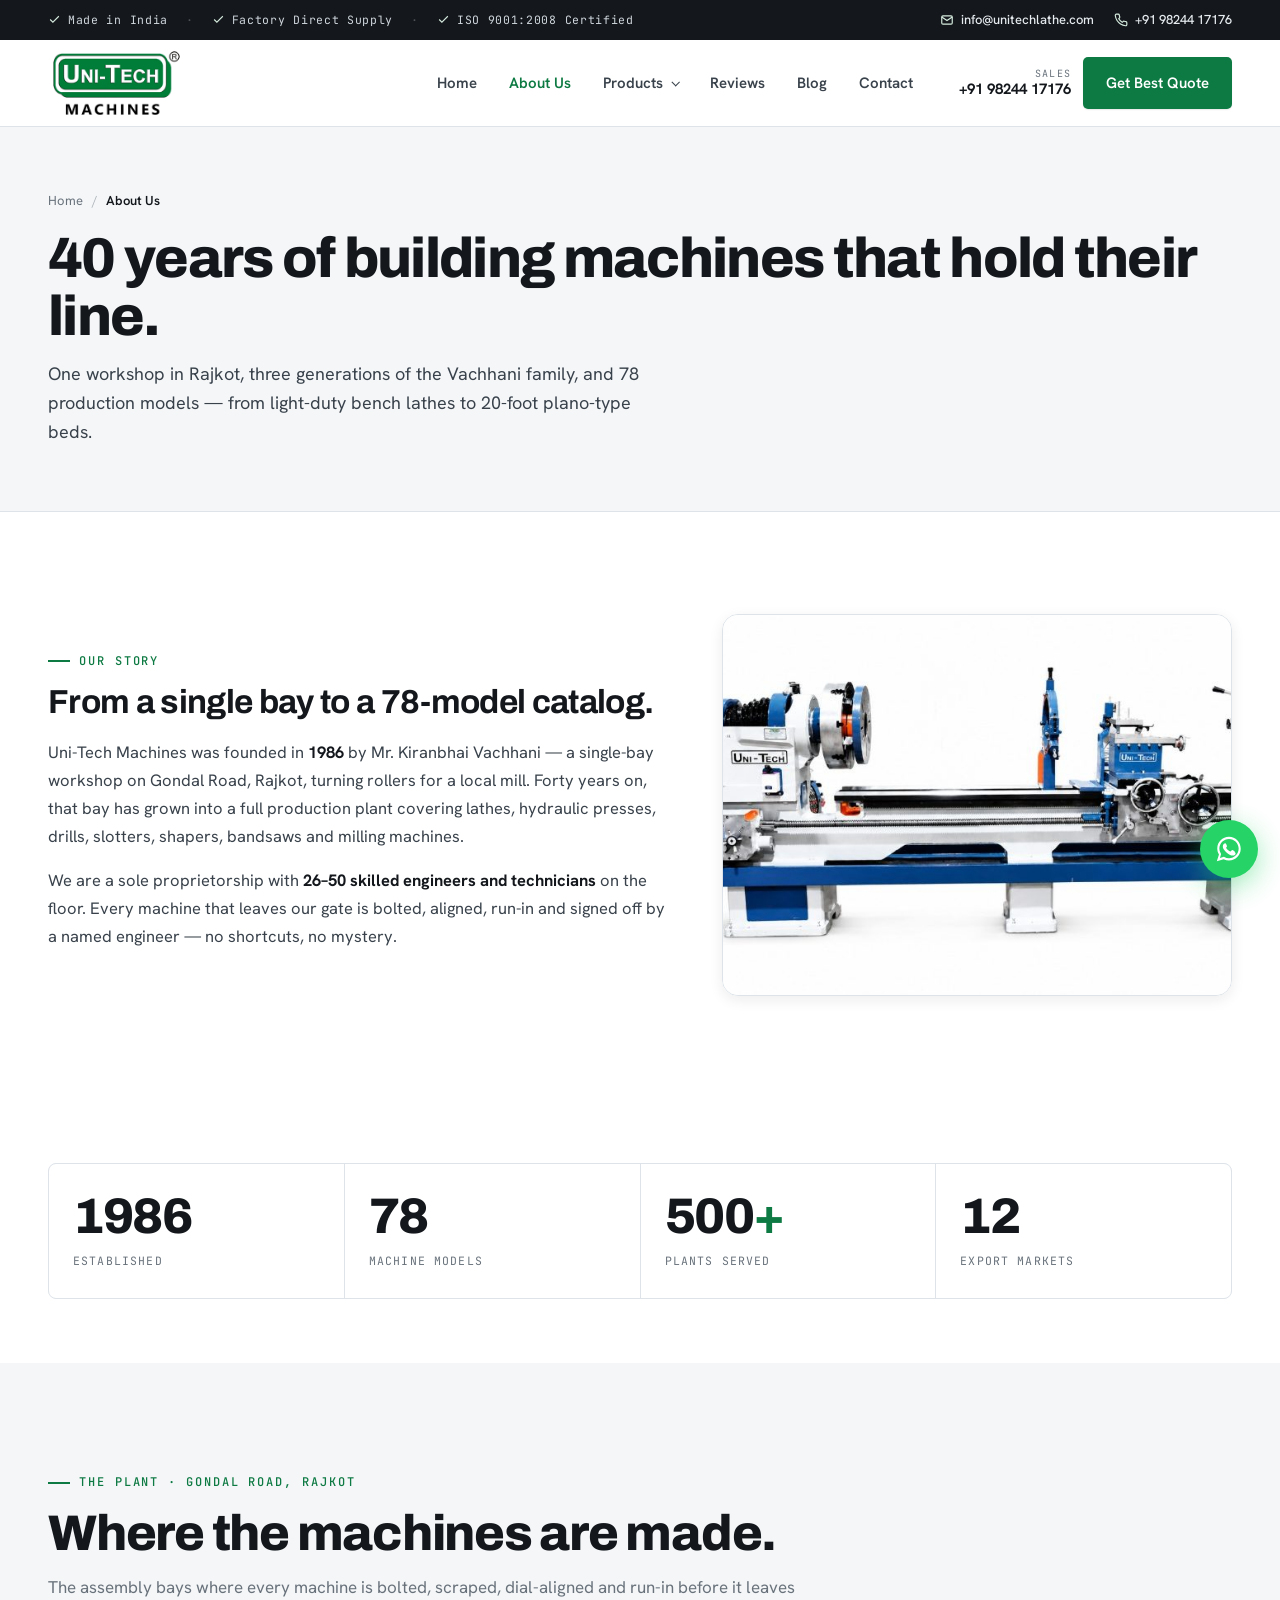
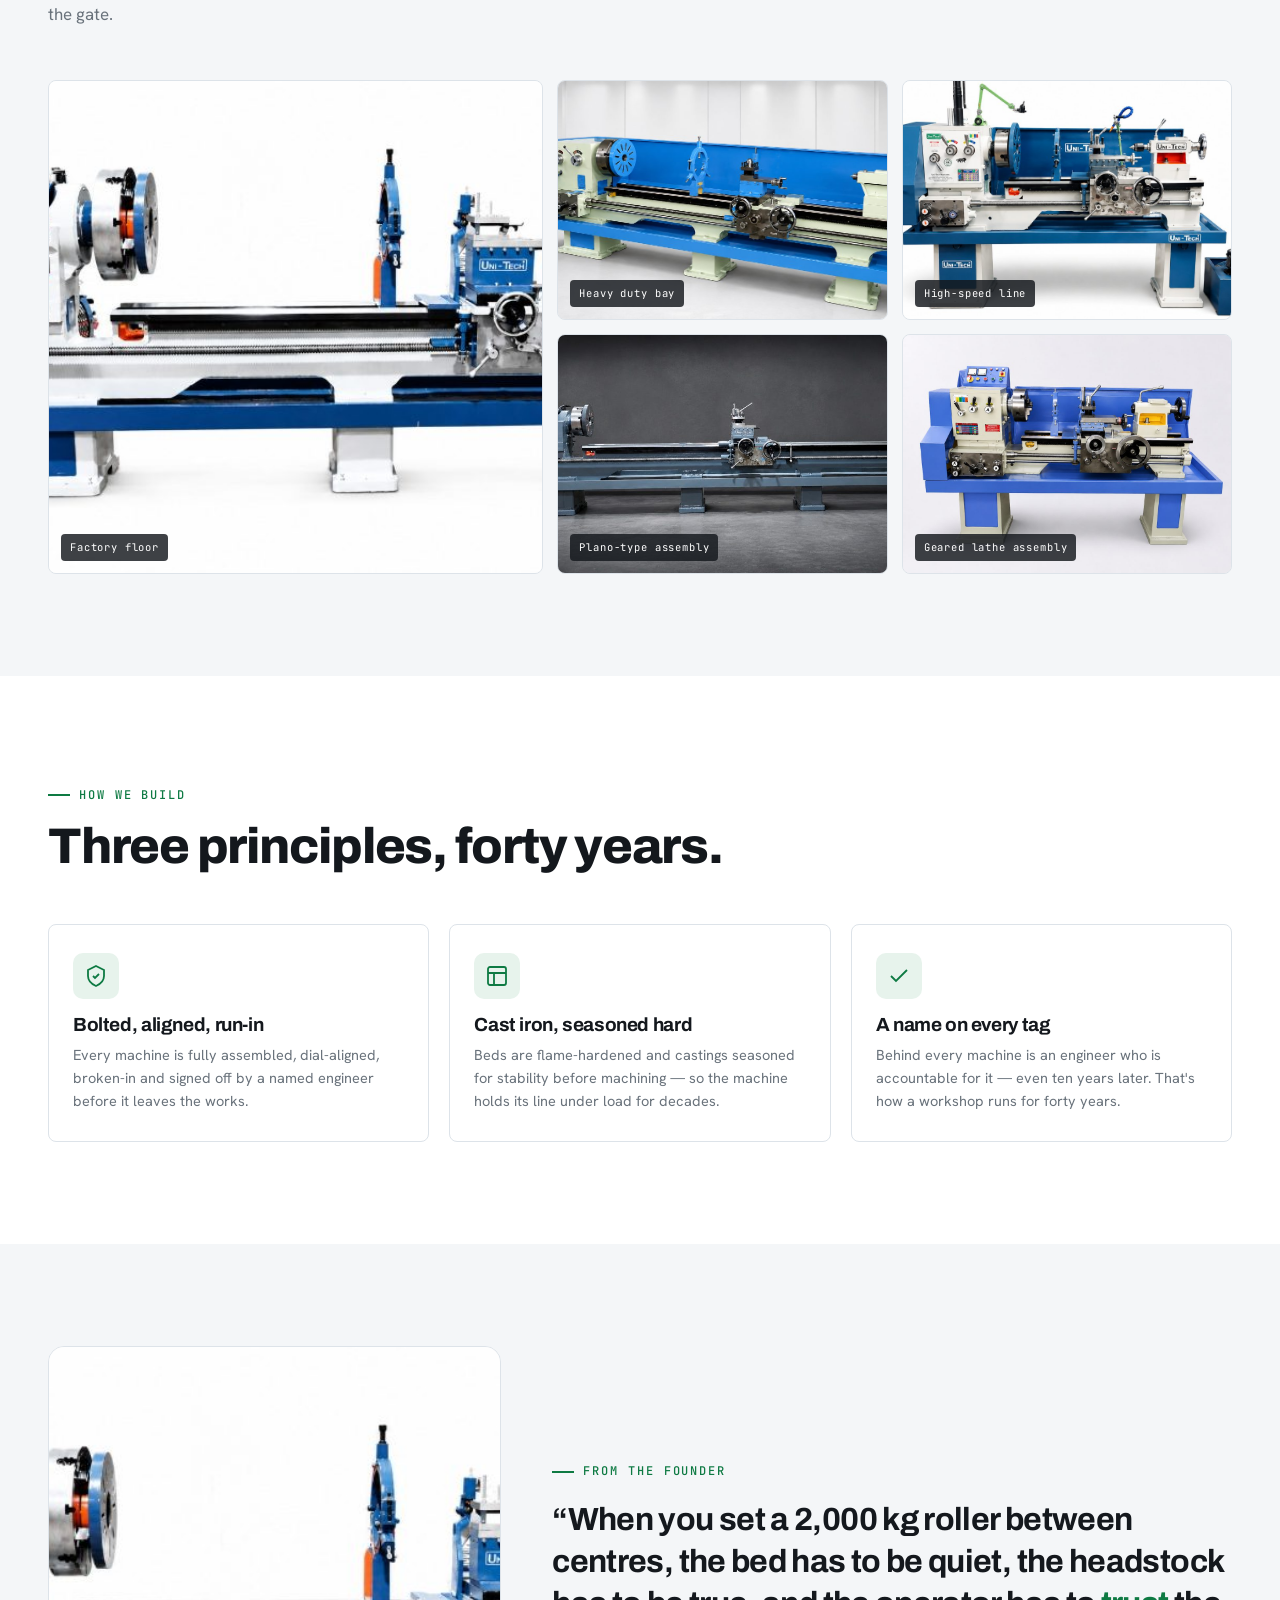
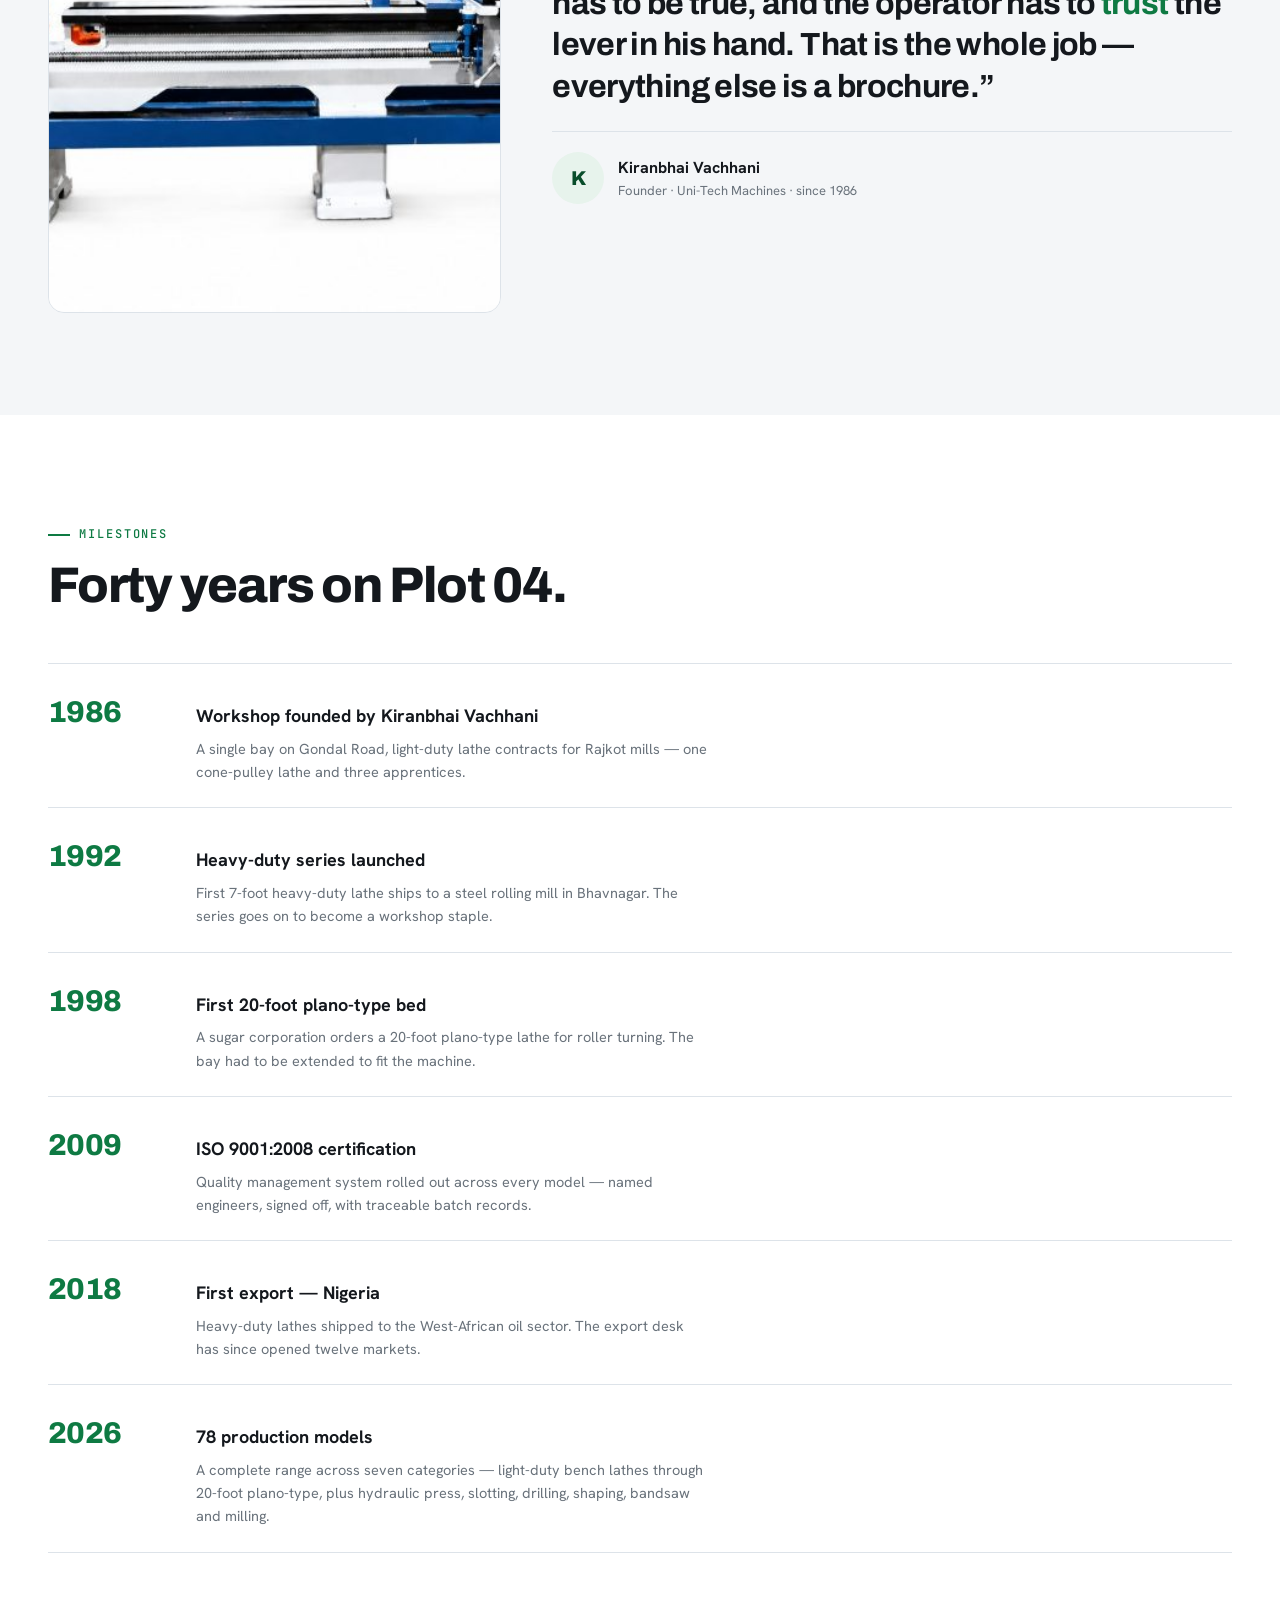
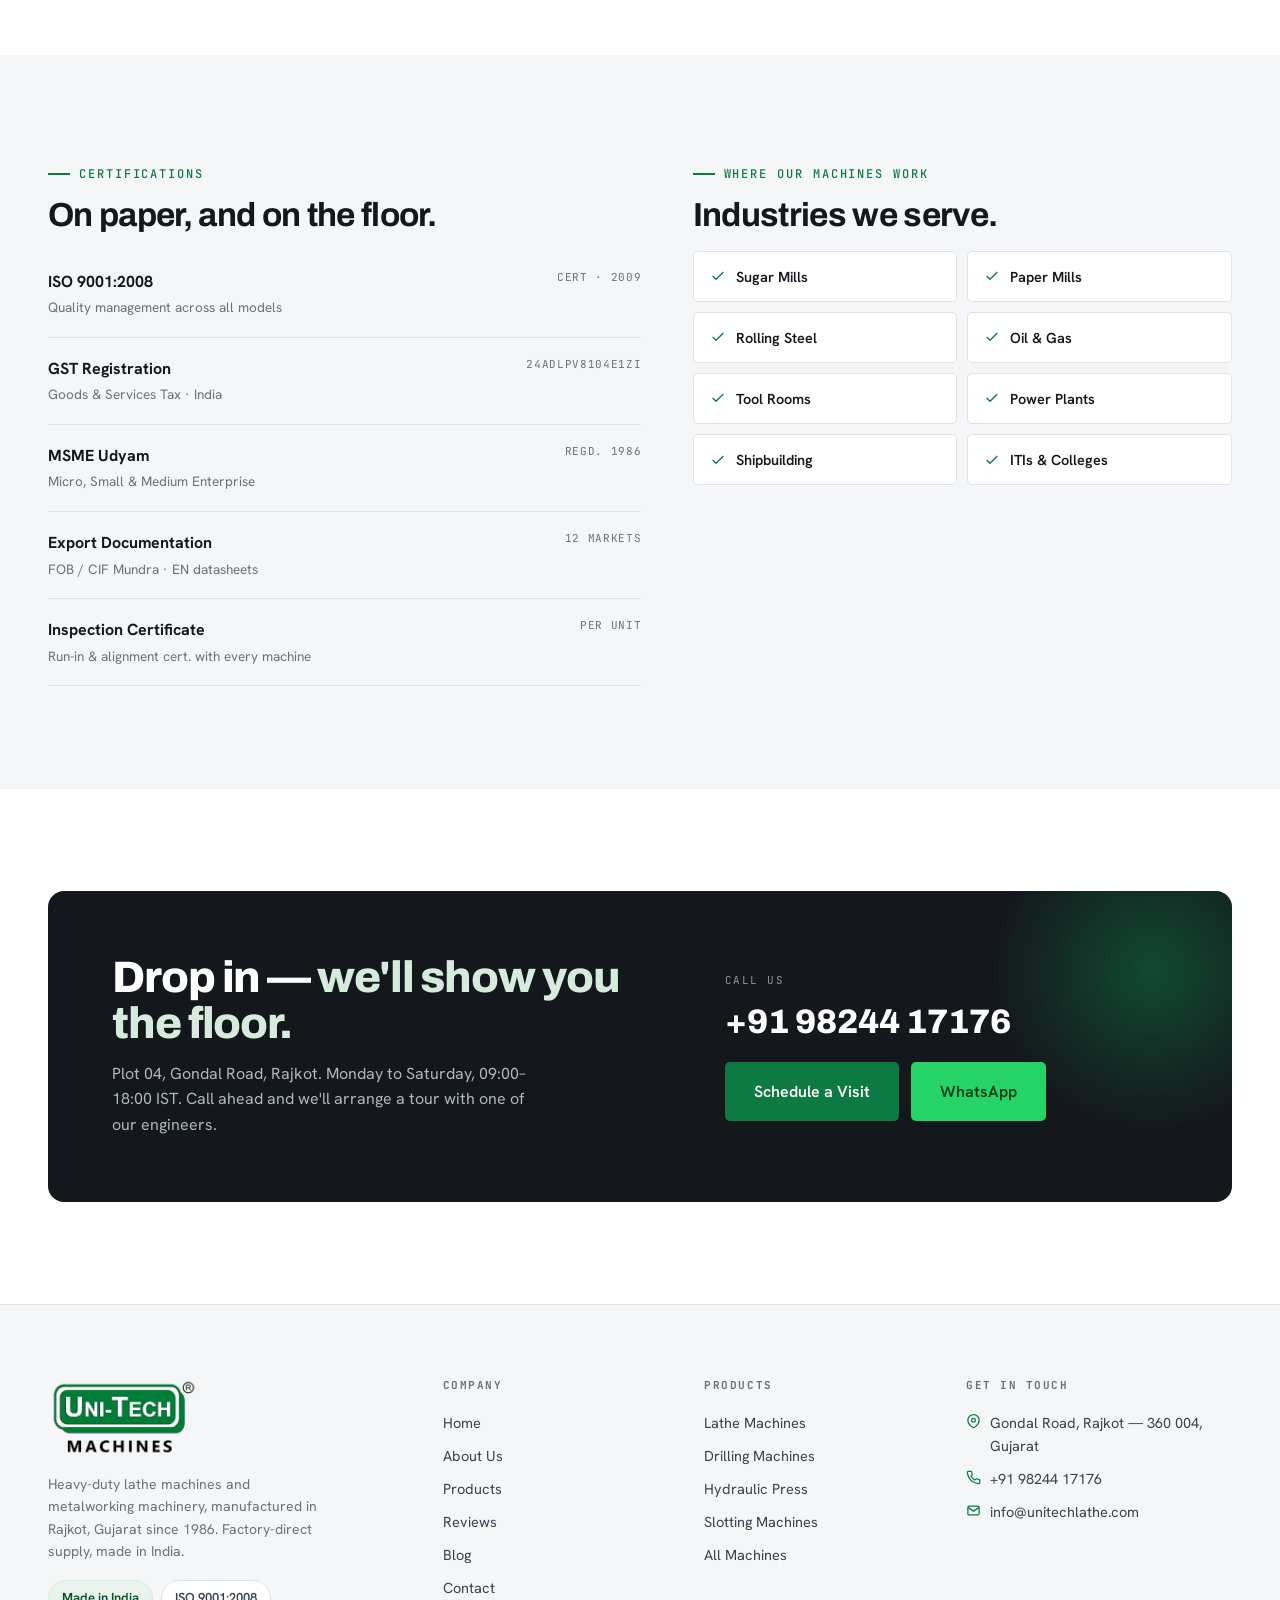
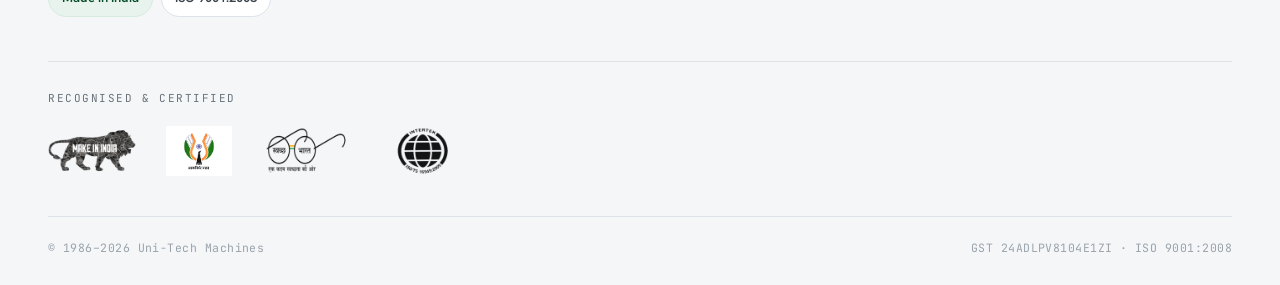
==== commit 56c2638c: "Initial commit: Unitech Machine website" ====
--- a/about.html
+++ b/about.html
@@ -19,7 +19,7 @@
   <meta property="og:title" content="About — Lathe Manufacturer Since 1986 | Uni-Tech Machines" />
   <meta property="og:description" content="40 years building heavy-duty lathes in Rajkot. ISO 9001:2008, Made in India, factory direct." />
   <meta property="og:url" content="https://unitechlathe.com/about.html" />
-  <meta property="og:image" content="https://unitechlathe.com/img/products/uni-tech-geared-lathes.jpg" />
+  <meta property="og:image" content="https://unitechlathe.com/img/products/new/uni-tech-geared-lathes.jpg" />
 
   <link rel="preconnect" href="https://fonts.googleapis.com" />
   <link rel="preconnect" href="https://fonts.gstatic.com" crossorigin />
@@ -117,6 +117,7 @@
           </div>
         </div>
         <a href="testimonials.html">Reviews</a>
+        <a href="blog.html">Blog</a>
         <a href="contact.html">Contact</a>
       </nav>
       <div class="nav-cta">
@@ -147,7 +148,7 @@
           <p>We are a sole proprietorship with <strong>26–50 skilled engineers and technicians</strong> on the floor. Every machine that leaves our gate is bolted, aligned, run-in and signed off by a named engineer — no shortcuts, no mystery.</p>
         </div>
       </div>
-      <div class="frame"><img src="img/products/uni-tech-geared-lathes.jpg" alt="Uni-Tech workshop floor in Rajkot" /></div>
+      <div class="frame"><img src="img/products/new/uni-tech-geared-lathes.jpg" alt="Uni-Tech workshop floor in Rajkot" /></div>
     </div>
   </section>
 
@@ -168,11 +169,11 @@
     <div class="wrap">
       <div class="sec-head"><span class="eyebrow">The Plant · Gondal Road, Rajkot</span><h2 class="h-lg">Where the machines are made.</h2><p>The assembly bays where every machine is bolted, scraped, dial-aligned and run-in before it leaves the gate.</p></div>
       <div class="plant-grid">
-        <div class="pframe tall"><img src="img/products/uni-tech-geared-lathes.jpg" alt="Factory floor" /><span class="cap">Factory floor</span></div>
-        <div class="pframe"><img src="img/products/heavy-duty-gear-head-lathe-machine.jpg" alt="Heavy duty bay" /><span class="cap">Heavy duty bay</span></div>
-        <div class="pframe"><img src="img/products/all-geared-high-speed-lathe-machine.jpg" alt="High-speed line" /><span class="cap">High-speed line</span></div>
-        <div class="pframe"><img src="img/products/heavy-duty-plano-type-lathe-machine.jpg" alt="Plano-type assembly" /><span class="cap">Plano-type assembly</span></div>
-        <div class="pframe"><img src="img/products/medium-duty-gear-head-lathe-machine.jpg" alt="Geared lathe assembly" /><span class="cap">Geared lathe assembly</span></div>
+        <div class="pframe tall"><img src="img/products/new/uni-tech-geared-lathes.jpg" alt="Factory floor" /><span class="cap">Factory floor</span></div>
+        <div class="pframe"><img src="img/products/new/heavy-duty-gear-head-lathe.jpg" alt="Heavy duty bay" /><span class="cap">Heavy duty bay</span></div>
+        <div class="pframe"><img src="img/products/new/all-geared-high-speed-lathe-machine.jpg" alt="High-speed line" /><span class="cap">High-speed line</span></div>
+        <div class="pframe"><img src="img/products/new/16-feet-heavy-duty-plano-lathe.jpg" alt="Plano-type assembly" /><span class="cap">Plano-type assembly</span></div>
+        <div class="pframe"><img src="img/products/new/medium-duty-gear-head-lathe-machine.jpg" alt="Geared lathe assembly" /><span class="cap">Geared lathe assembly</span></div>
       </div>
     </div>
   </section>
@@ -204,7 +205,7 @@
   <!-- founder quote -->
   <section class="section section--panel">
     <div class="wrap quote-grid">
-      <div class="qframe"><img src="img/products/uni-tech-geared-lathes.jpg" alt="Founder, Kiranbhai Vachhani" /></div>
+      <div class="qframe"><img src="img/products/new/uni-tech-geared-lathes.jpg" alt="Founder, Kiranbhai Vachhani" /></div>
       <div>
         <span class="eyebrow">From the Founder</span>
         <p class="qtext" style="margin-top:18px;">“When you set a 2,000 kg roller between centres, the bed has to be quiet, the headstock has to be true, and the operator has to <em>trust</em> the lever in his hand. That is the whole job — everything else is a brochure.”</p>
@@ -292,7 +293,7 @@
           <p>Heavy-duty lathe machines and metalworking machinery, manufactured in Rajkot, Gujarat since 1986. Factory-direct supply, made in India.</p>
           <div class="fb-badges"><span class="pill pill--solid">Made in India</span><span class="pill">ISO 9001:2008</span></div>
         </div>
-        <div><h5>Company</h5><ul><li><a href="index.html">Home</a></li><li><a href="about.html">About Us</a></li><li><a href="catalog.html">Products</a></li><li><a href="testimonials.html">Reviews</a></li><li><a href="contact.html">Contact</a></li></ul></div>
+        <div><h5>Company</h5><ul><li><a href="index.html">Home</a></li><li><a href="about.html">About Us</a></li><li><a href="catalog.html">Products</a></li><li><a href="testimonials.html">Reviews</a></li><li><a href="blog.html">Blog</a></li><li><a href="contact.html">Contact</a></li></ul></div>
         <div><h5>Products</h5><ul><li><a href="catalog.html?cat=lathe">Lathe Machines</a></li><li><a href="catalog.html?cat=drilling">Drilling Machines</a></li><li><a href="catalog.html?cat=hydraulic">Hydraulic Press</a></li><li><a href="catalog.html?cat=slotting">Slotting Machines</a></li><li><a href="catalog.html">All Machines</a></li></ul></div>
         <div><h5>Get in touch</h5><ul class="f-contact">
           <li><svg viewBox="0 0 24 24" fill="none" stroke="currentColor" stroke-width="2"><path d="M21 10c0 7-9 12-9 12s-9-5-9-12a9 9 0 0 1 18 0z"/><circle cx="12" cy="10" r="3"/></svg> Gondal Road, Rajkot — 360 004, Gujarat</li>
--- a/css/site.css
+++ b/css/site.css
@@ -173,9 +173,9 @@
   backdrop-filter: blur(10px);
   border-bottom: 1px solid var(--line);
 }
-.nav-inner{ display:flex; align-items:center; justify-content:space-between; height: 76px; gap: 20px; }
+.nav-inner{ display:flex; align-items:center; justify-content:space-between; height: 86px; gap: 20px; }
 .nav-brand{ display:flex; align-items:center; gap:12px; flex:none; }
-.nav-brand img{ height: 46px; width:auto; }
+.nav-brand img{ height: 72px; width:auto; }
 .nav-brand .bt{ display:flex; flex-direction:column; line-height:1; }
 .nav-brand .bt b{ font-family: var(--f-head); font-weight:800; font-size:19px; letter-spacing:-.02em; color:var(--ink); }
 .nav-brand .bt span{ font-family: var(--f-mono); font-size:9.5px; letter-spacing:.18em; text-transform:uppercase; color: var(--muted); margin-top:3px; }
@@ -239,7 +239,7 @@
 
 /* ---------- Hero ---------- */
 .hero{ position:relative; background: var(--panel); border-bottom:1px solid var(--line); overflow:hidden; }
-.hero-grid{ display:grid; grid-template-columns: 1.05fr .95fr; gap: clamp(32px,5vw,72px); align-items:center; padding: clamp(48px,6vw,84px) 0; }
+.hero-grid{ display:grid; grid-template-columns: 1.05fr .95fr; gap: clamp(32px,5vw,72px); align-items:center; padding-block: clamp(48px,6vw,84px); }
 .hero h1{ font-size: clamp(40px, 5.6vw, 74px); font-weight:800; letter-spacing:-.03em; line-height:1.02; }
 .hero h1 em{ font-style:normal; color: var(--brand); }
 .hero .hero-sub{ margin-top: 22px; font-size: clamp(17px,1.5vw,20px); color: var(--ink-2); line-height:1.6; max-width: 50ch; }
@@ -333,9 +333,18 @@
     radial-gradient(120% 120% at 30% 20%, #233038, #14181d 70%);
   display:flex; flex-direction:column; align-items:center; justify-content:center; gap:14px; text-align:center; padding: 24px;
 }
-.video-slot .vs-play{ width:62px; height:62px; border-radius:50%; background: var(--brand); display:grid; place-items:center; box-shadow: 0 8px 24px rgba(14,122,67,.4); }
+.video-slot .vs-play{ width:62px; height:62px; border-radius:50%; background: var(--brand); display:grid; place-items:center; box-shadow: 0 8px 24px rgba(14,122,67,.4); transition: transform .18s ease, background .18s ease; }
 .video-slot .vs-play svg{ width:22px; height:22px; color:#fff; margin-left:3px; }
-.video-slot .vs-label{ font-family:var(--f-mono); font-size:11.5px; letter-spacing:.1em; text-transform:uppercase; color:#9fb0ba; }
+.video-slot .vs-label{ font-family:var(--f-mono); font-size:11.5px; letter-spacing:.1em; text-transform:uppercase; color:#9fb0ba; position:relative; z-index:1; }
+/* Click-to-play facade */
+.video-slot .vs-facade{ appearance:none; border:0; margin:0; cursor:pointer; }
+.video-slot .vs-thumb{ position:absolute; inset:0; width:100%; height:100%; object-fit:cover; z-index:0; }
+.video-slot .vs-facade .vs-play,
+.video-slot .vs-facade .vs-label{ position:relative; z-index:1; }
+.video-slot .vs-facade::after{ content:""; position:absolute; inset:0; background:linear-gradient(180deg, rgba(10,14,17,.15), rgba(10,14,17,.55)); z-index:0; }
+.video-slot .vs-facade:hover .vs-play,
+.video-slot .vs-facade:focus-visible .vs-play{ transform:scale(1.08); }
+.video-slot .vs-facade:focus-visible{ outline:3px solid var(--brand); outline-offset:3px; }
 .video-side{ display:grid; grid-template-rows:1fr 1fr; gap:0; border:0; }
 .video-side .video-slot{ border:1px solid var(--line); border-radius: var(--r); }
 
@@ -370,7 +379,7 @@
 /* ---------- Footer ---------- */
 .footer{ background: var(--panel); border-top:1px solid var(--line); padding: clamp(48px,6vw,72px) 0 28px; }
 .footer-grid{ display:grid; grid-template-columns: 1.6fr 1fr 1fr 1.2fr; gap: 40px; }
-.footer-brand img{ height: 52px; width:auto; margin-bottom:16px; }
+.footer-brand img{ height: 80px; width:auto; margin-bottom:16px; }
 .footer-brand p{ color: var(--muted); font-size:14px; line-height:1.6; max-width: 34ch; }
 .footer-brand .fb-badges{ display:flex; gap:8px; flex-wrap:wrap; margin-top:18px; }
 .footer h5{ font-family:var(--f-mono); font-size:11px; letter-spacing:.14em; text-transform:uppercase; color: var(--muted); margin-bottom:16px; }
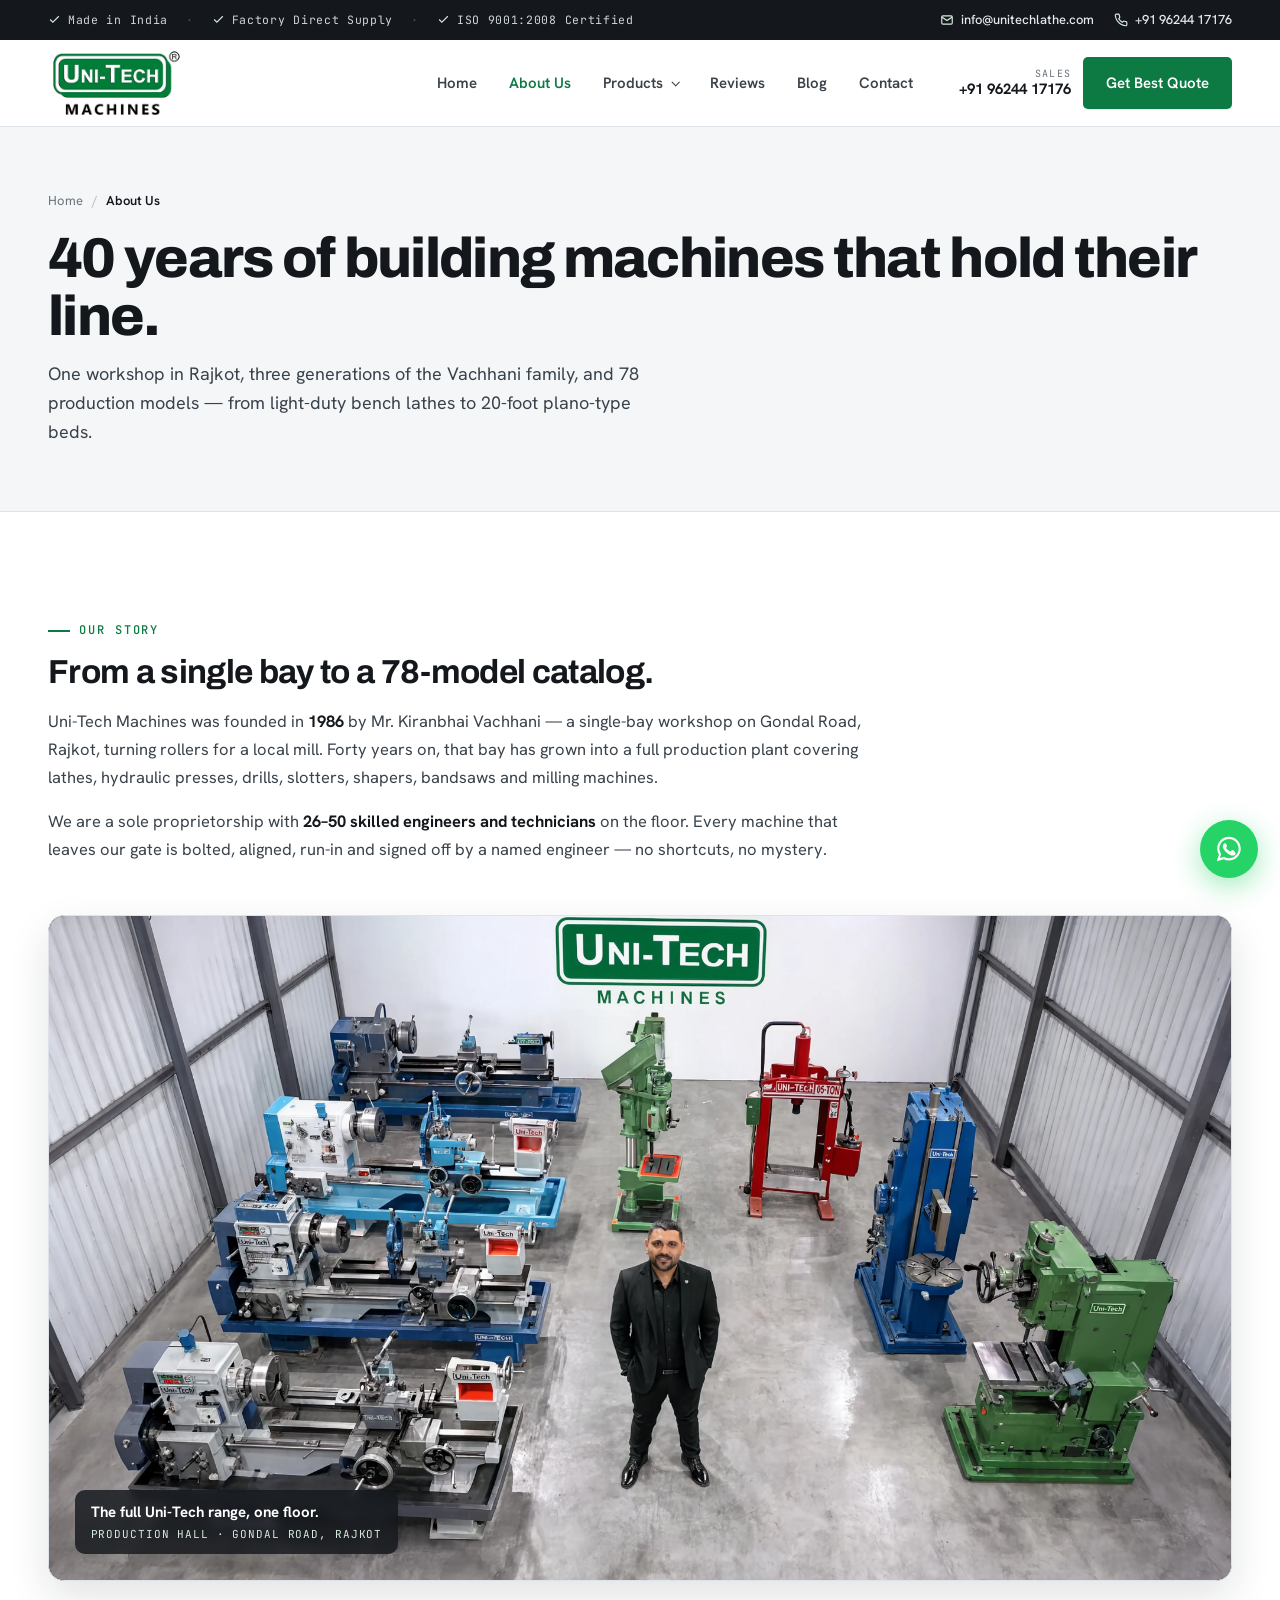
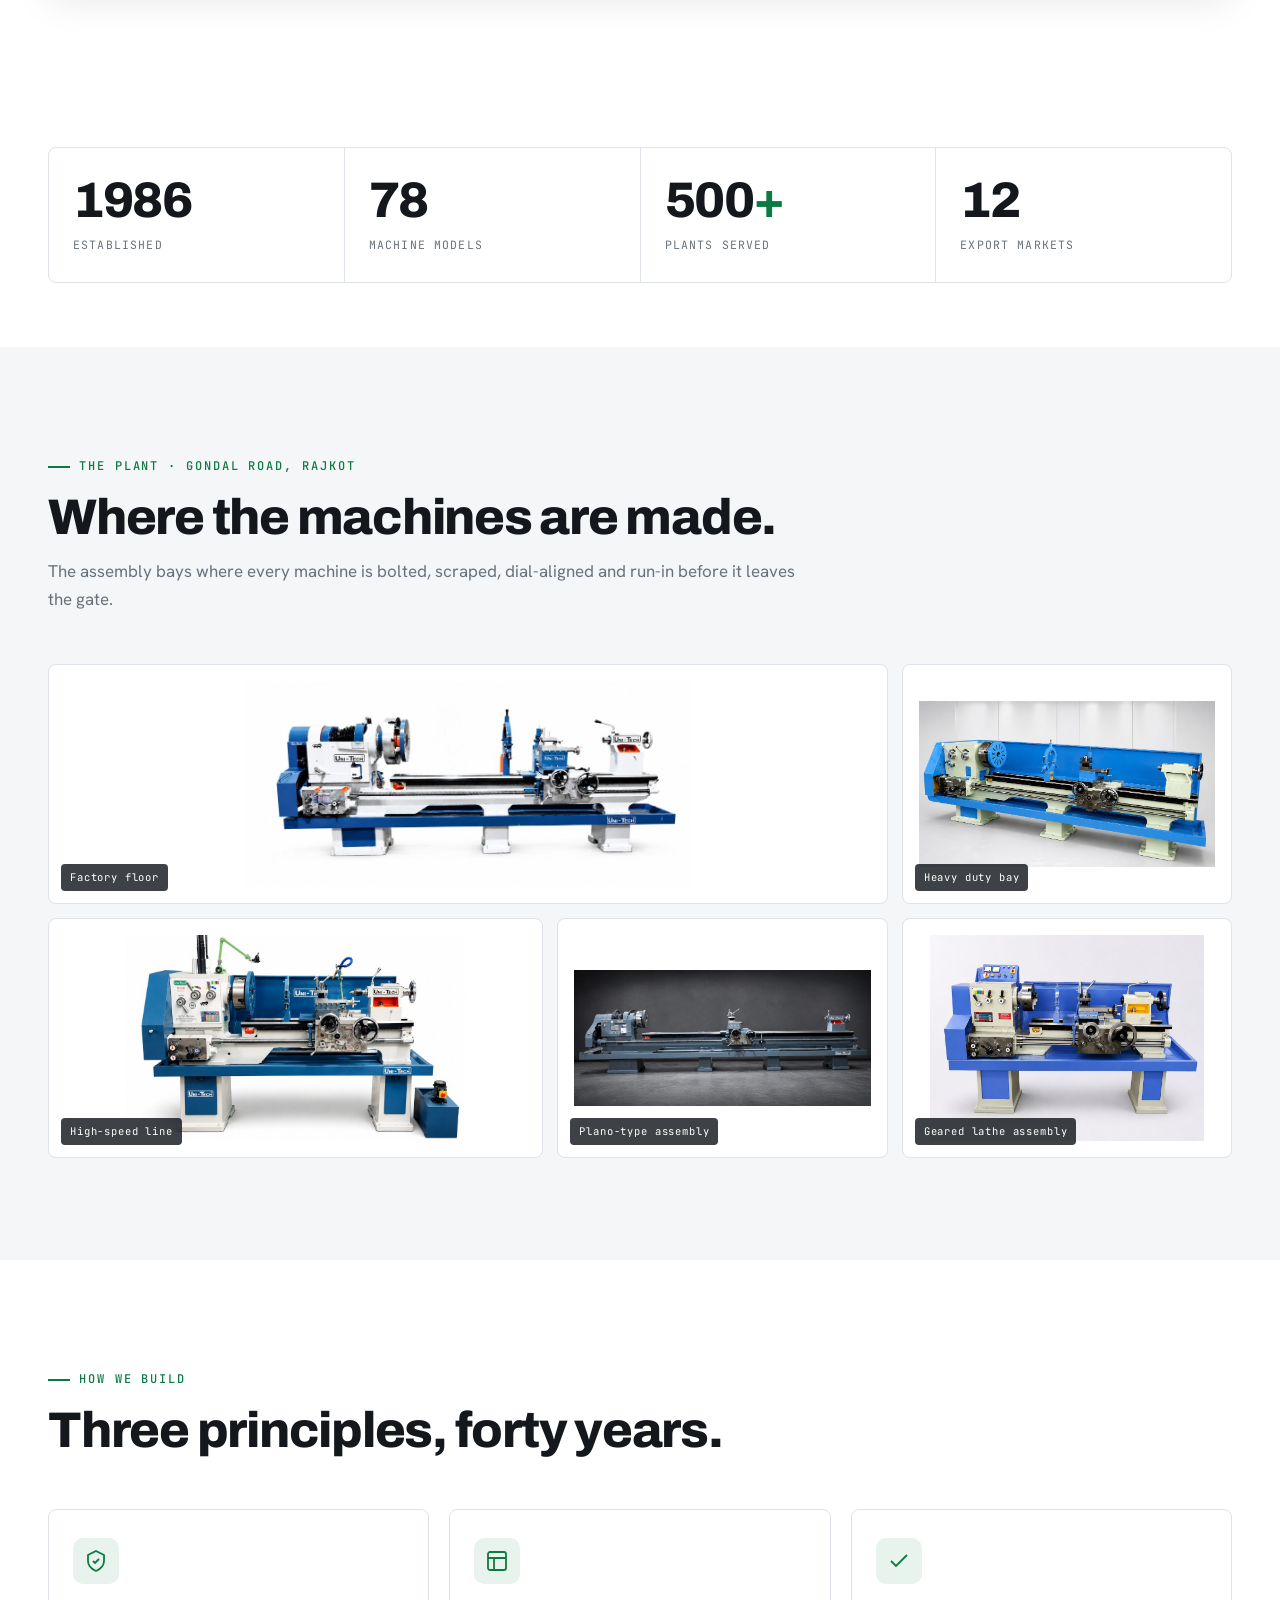
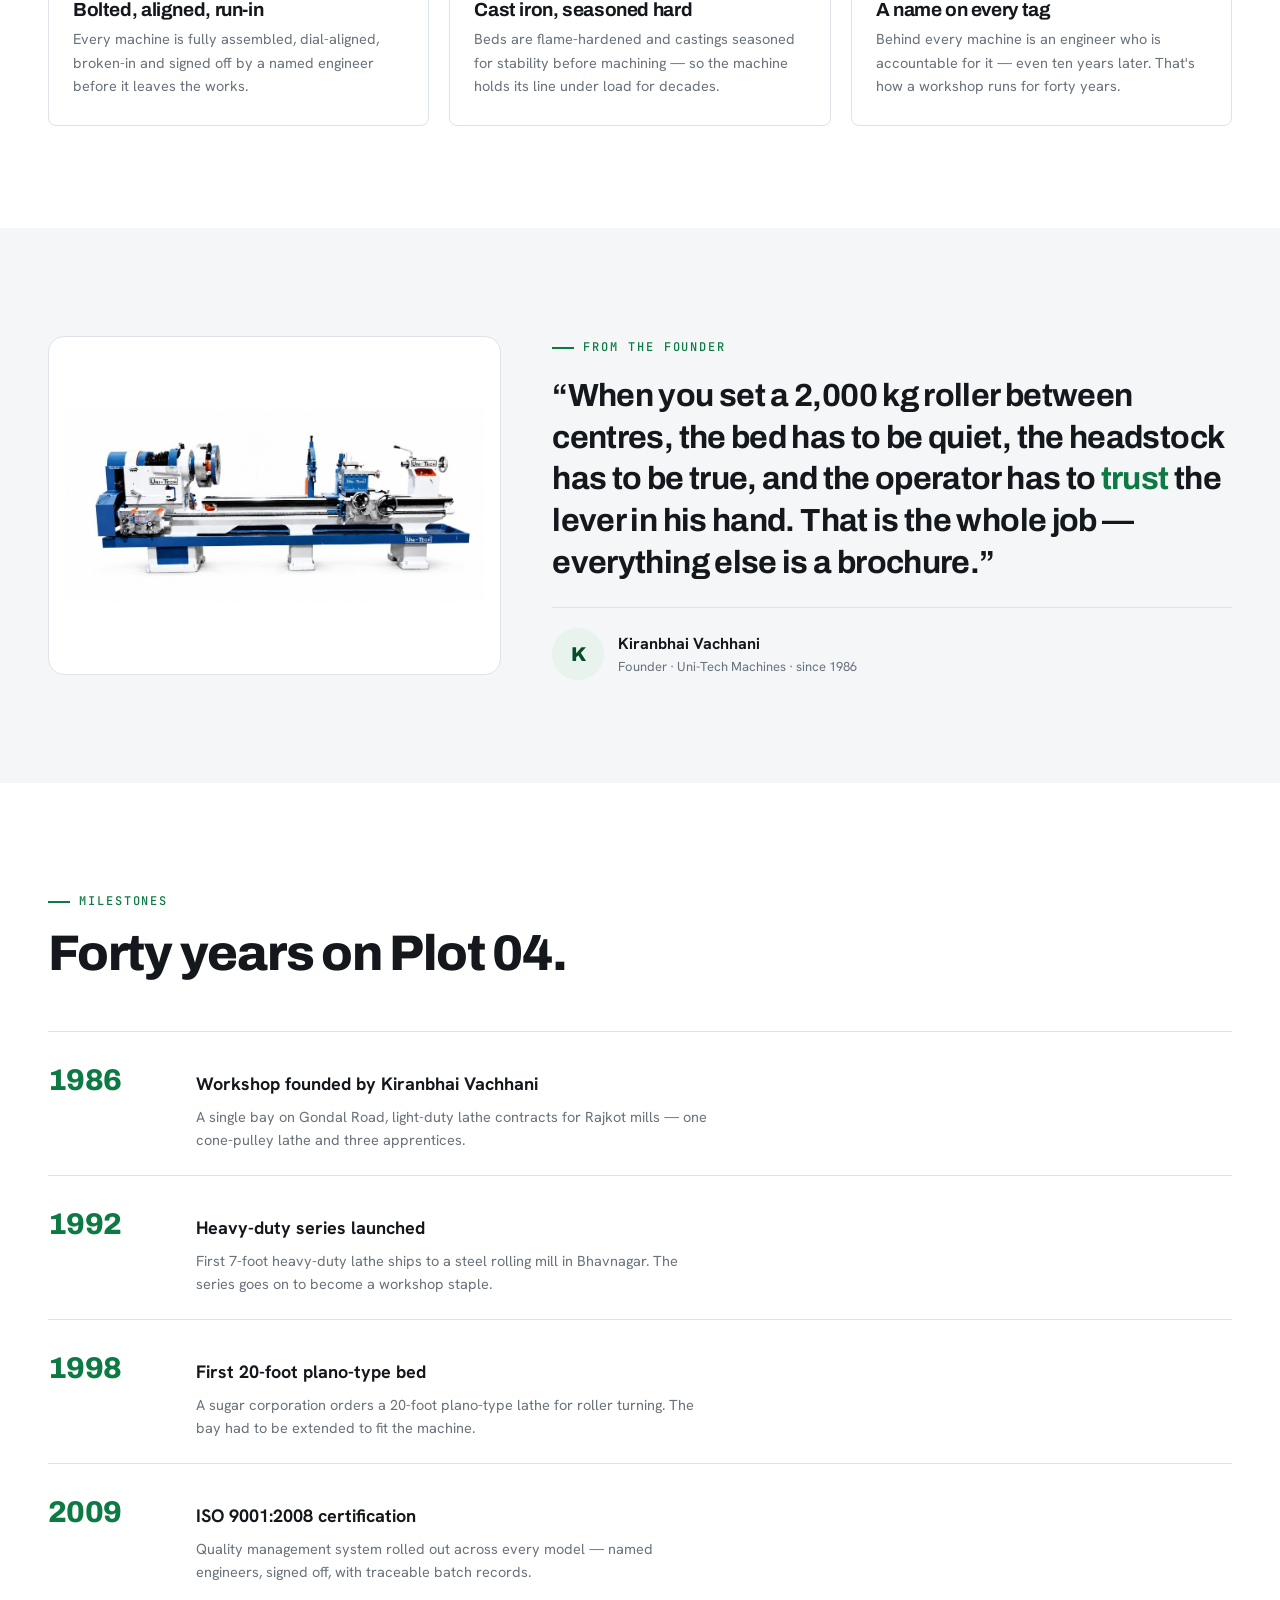
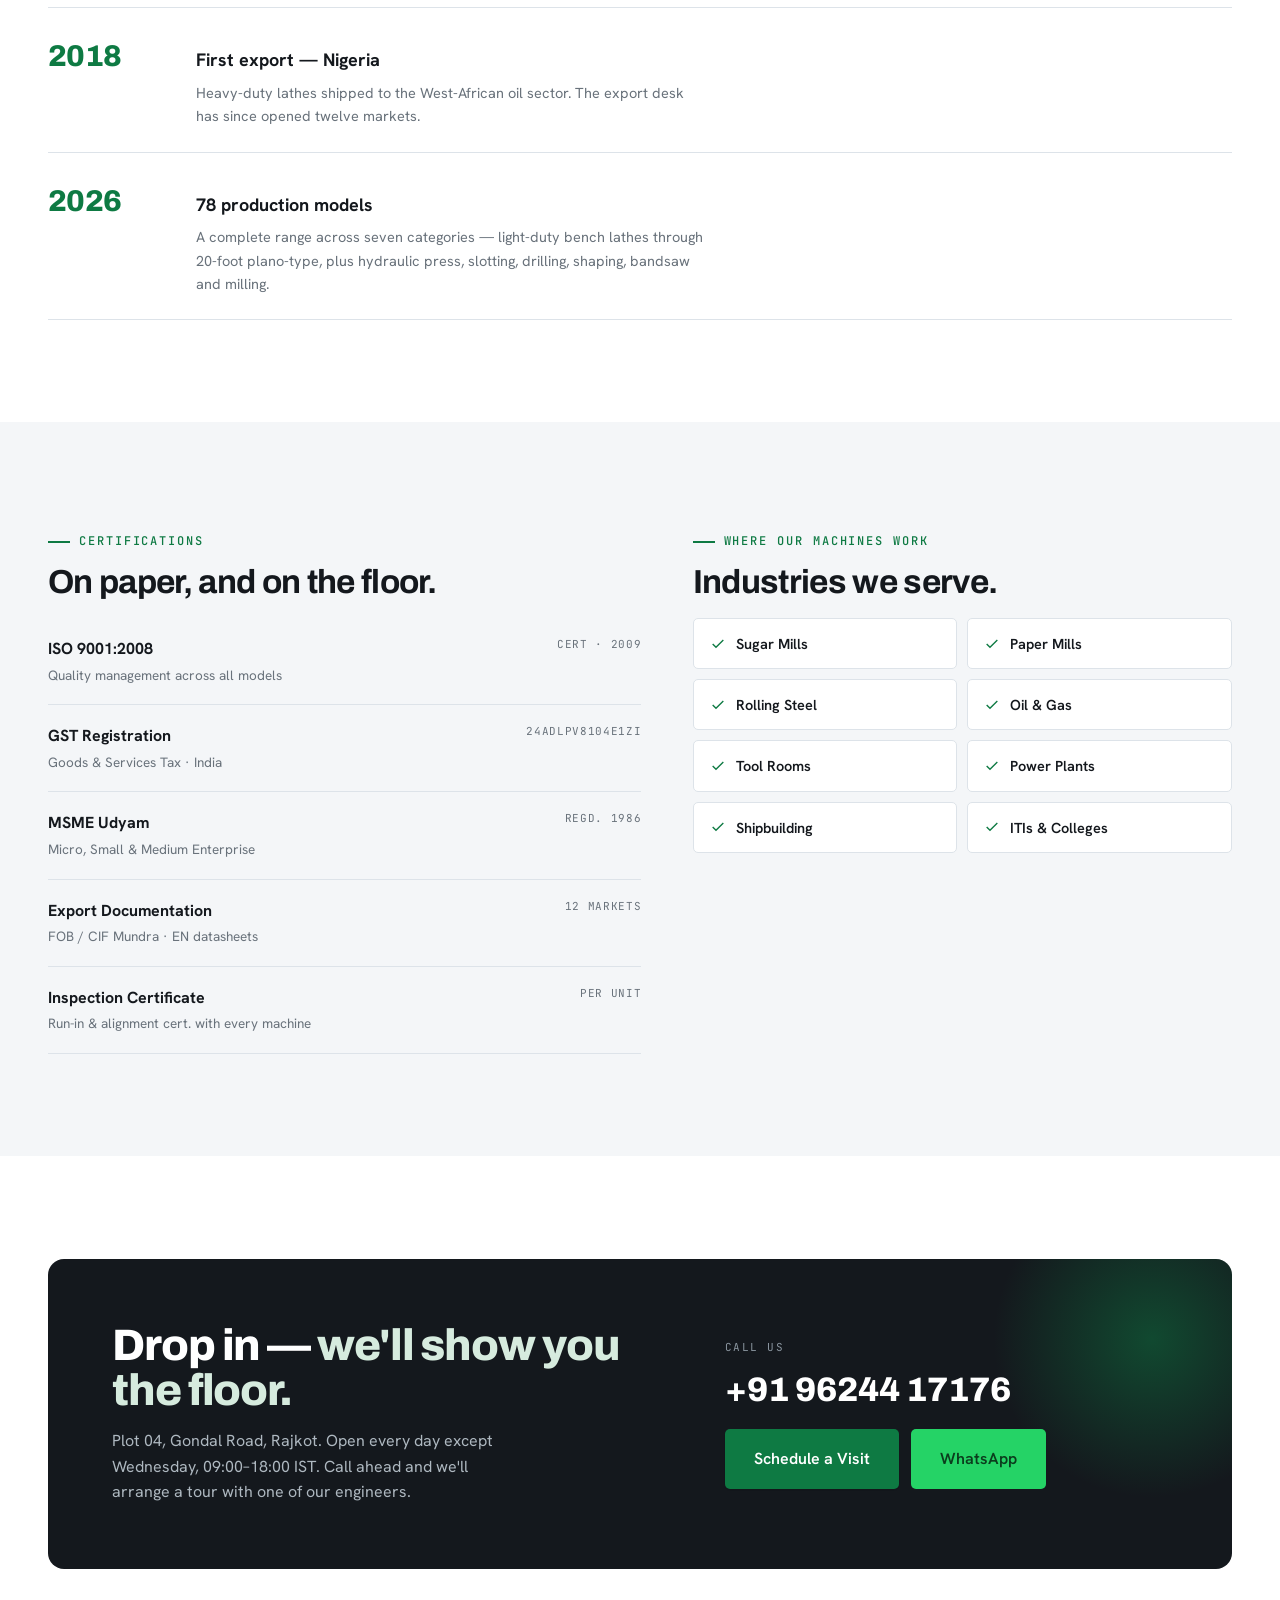
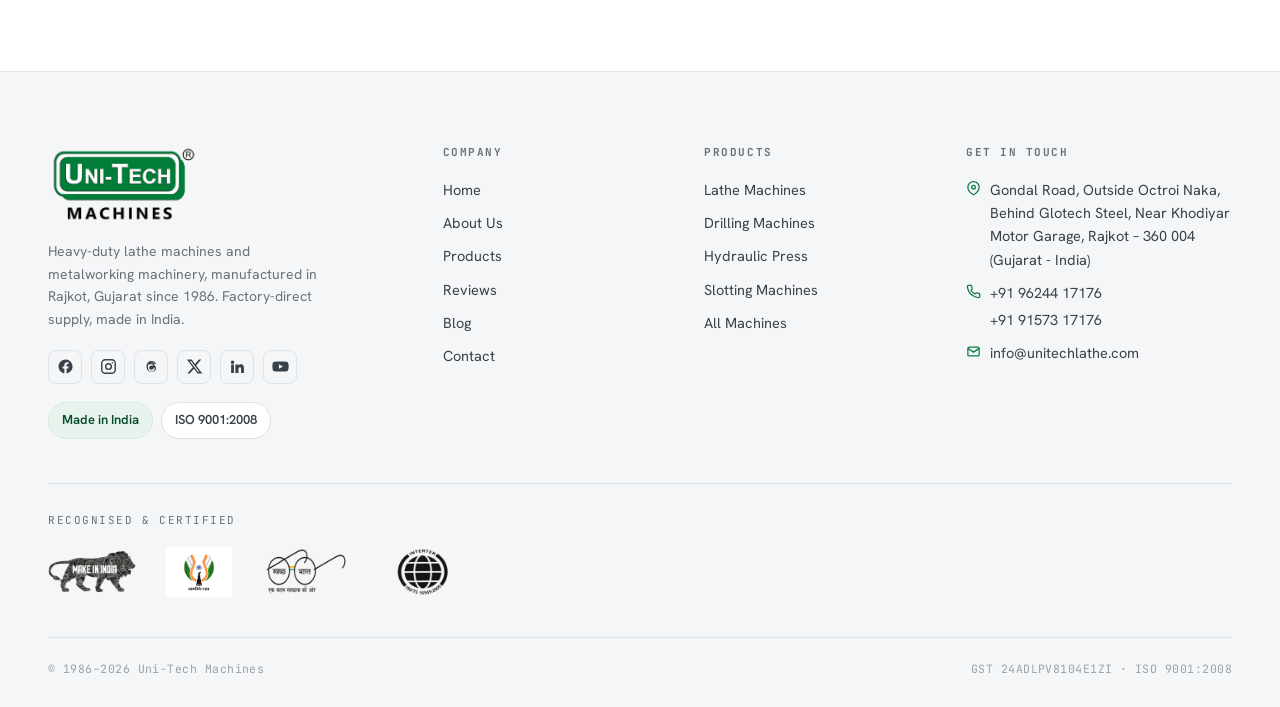
==== commit 2cd1bb3d: "feat: update about page with owner images and refresh site content" ====
--- a/about.html
+++ b/about.html
@@ -27,10 +27,14 @@
   <link rel="stylesheet" href="css/site.css" />
   <script src="js/ui.js" defer></script>
   <style>
-    .ab-hero{ display:grid; grid-template-columns:1.1fr .9fr; gap:clamp(28px,4vw,56px); align-items:center; }
-    .ab-hero .frame{ border-radius:var(--r-lg); overflow:hidden; border:1px solid var(--line); aspect-ratio:4/3; box-shadow:var(--sh-2); }
-    .ab-hero .frame img{ width:100%; height:100%; object-fit:cover; }
-    @media (max-width:860px){ .ab-hero{ grid-template-columns:1fr; } }
+    .ab-hero{ display:block; }
+    .ab-hero .intro{ max-width:820px; }
+    .ab-hero .feature{ margin-top:clamp(30px,4vw,52px); border-radius:var(--r-lg); overflow:hidden; border:1px solid var(--line); box-shadow:var(--sh-3); aspect-ratio:16/9; position:relative; background:var(--ink); }
+    .ab-hero .feature img{ width:100%; height:100%; object-fit:cover; display:block; }
+    .ab-hero .feature .fcap{ position:absolute; left:clamp(16px,2vw,28px); bottom:clamp(16px,2vw,28px); background:rgba(20,24,29,.82); backdrop-filter:blur(4px); color:#fff; padding:10px 16px; border-radius:10px; max-width:min(92%,520px); }
+    .ab-hero .feature .fcap .fc-n{ font-weight:700; font-size:15px; }
+    .ab-hero .feature .fcap .fc-r{ font-family:var(--f-mono); font-size:11px; letter-spacing:.08em; text-transform:uppercase; color:var(--brand-tint-2); margin-top:2px; }
+    @media (max-width:860px){ .ab-hero .feature{ aspect-ratio:4/3; } }
 
     .story-grid{ display:grid; grid-template-columns:1fr 1.3fr; gap:clamp(28px,4vw,56px); align-items:start; }
     .story-col p{ font-size:16.5px; line-height:1.7; color:var(--ink-2); margin-bottom:16px; }
@@ -38,9 +42,9 @@
     @media (max-width:860px){ .story-grid{ grid-template-columns:1fr; gap:20px; } }
 
     .plant-grid{ display:grid; grid-template-columns:1.5fr 1fr 1fr; grid-auto-rows:240px; gap:14px; }
-    .pframe{ border-radius:var(--r); overflow:hidden; border:1px solid var(--line); position:relative; background:var(--panel-2); }
-    .pframe img{ width:100%; height:100%; object-fit:cover; }
-    .pframe.tall{ grid-row:span 2; }
+    .pframe{ border-radius:var(--r); overflow:hidden; border:1px solid var(--line); position:relative; background:#fff; }
+    .pframe img{ width:100%; height:100%; object-fit:contain; padding:16px; }
+    .pframe.tall{ grid-column:span 2; }
     .pframe .cap{ position:absolute; left:12px; bottom:12px; background:rgba(20,24,29,.82); color:#fff; font-family:var(--f-mono); font-size:10.5px; letter-spacing:.08em; padding:5px 9px; border-radius:4px; }
     @media (max-width:860px){ .plant-grid{ grid-template-columns:1fr 1fr; grid-auto-rows:180px; } .pframe.tall{ grid-row:span 1; grid-column:span 2; } }
 
@@ -70,8 +74,8 @@
     @media (max-width:860px){ .certs-grid{ grid-template-columns:1fr; } }
 
     .quote-grid{ display:grid; grid-template-columns:.8fr 1.2fr; gap:clamp(28px,4vw,56px); align-items:center; }
-    .quote-grid .qframe{ border-radius:var(--r-lg); overflow:hidden; border:1px solid var(--line); aspect-ratio:4/5; background:var(--panel-2); }
-    .quote-grid .qframe img{ width:100%; height:100%; object-fit:cover; }
+    .quote-grid .qframe{ border-radius:var(--r-lg); overflow:hidden; border:1px solid var(--line); aspect-ratio:4/3; background:#fff; }
+    .quote-grid .qframe img{ width:100%; height:100%; object-fit:contain; padding:16px; }
     .qtext{ font-family:var(--f-head); font-weight:700; font-size:clamp(22px,2.8vw,32px); line-height:1.3; letter-spacing:-.02em; color:var(--ink); }
     .qtext em{ font-style:normal; color:var(--brand); }
     .qmeta{ display:flex; align-items:center; gap:14px; margin-top:24px; padding-top:20px; border-top:1px solid var(--line); }
@@ -94,7 +98,7 @@
       </div>
       <div class="topbar-right">
         <a class="opt" href="mailto:info@unitechlathe.com"><svg viewBox="0 0 24 24" fill="none" stroke="currentColor" stroke-width="2"><rect x="3" y="5" width="18" height="14" rx="2"/><path d="M3 7l9 6 9-6"/></svg> info@unitechlathe.com</a>
-        <a href="tel:+919824417176"><svg viewBox="0 0 24 24" fill="none" stroke="currentColor" stroke-width="2"><path d="M22 16.9v3a2 2 0 0 1-2.2 2 19.8 19.8 0 0 1-8.6-3 19.5 19.5 0 0 1-6-6 19.8 19.8 0 0 1-3-8.6A2 2 0 0 1 4.1 2h3a2 2 0 0 1 2 1.7c.1 1 .4 1.9.7 2.8a2 2 0 0 1-.5 2.1L8.1 9.9a16 16 0 0 0 6 6l1.3-1.2a2 2 0 0 1 2.1-.5c.9.3 1.8.6 2.8.7a2 2 0 0 1 1.7 2z"/></svg> +91 98244 17176</a>
+        <a href="tel:+919624417176"><svg viewBox="0 0 24 24" fill="none" stroke="currentColor" stroke-width="2"><path d="M22 16.9v3a2 2 0 0 1-2.2 2 19.8 19.8 0 0 1-8.6-3 19.5 19.5 0 0 1-6-6 19.8 19.8 0 0 1-3-8.6A2 2 0 0 1 4.1 2h3a2 2 0 0 1 2 1.7c.1 1 .4 1.9.7 2.8a2 2 0 0 1-.5 2.1L8.1 9.9a16 16 0 0 0 6 6l1.3-1.2a2 2 0 0 1 2.1-.5c.9.3 1.8.6 2.8.7a2 2 0 0 1 1.7 2z"/></svg> +91 96244 17176</a>
       </div>
     </div>
   </div>
@@ -121,7 +125,7 @@
         <a href="contact.html">Contact</a>
       </nav>
       <div class="nav-cta">
-        <div class="nav-phone"><span>Sales</span><b>+91 98244 17176</b></div>
+        <div class="nav-phone"><span>Sales</span><b>+91 96244 17176</b></div>
         <a class="btn btn-primary" href="contact.html">Get Best Quote</a>
         <button class="nav-ham" aria-label="Menu" aria-expanded="false"><span></span></button>
       </div>
@@ -140,7 +144,7 @@
   <!-- intro + image -->
   <section class="section">
     <div class="wrap ab-hero">
-      <div>
+      <div class="intro">
         <span class="eyebrow">Our Story</span>
         <h2 class="h-md" style="margin-top:14px;">From a single bay to a 78-model catalog.</h2>
         <div class="story-col" style="margin-top:18px;">
@@ -148,7 +152,10 @@
           <p>We are a sole proprietorship with <strong>26–50 skilled engineers and technicians</strong> on the floor. Every machine that leaves our gate is bolted, aligned, run-in and signed off by a named engineer — no shortcuts, no mystery.</p>
         </div>
       </div>
-      <div class="frame"><img src="img/products/new/uni-tech-geared-lathes.jpg" alt="Uni-Tech workshop floor in Rajkot" /></div>
+      <div class="feature">
+        <img src="img/about/owner-factory-hall.png" alt="Uni-Tech Machines owner in the Rajkot production hall, surrounded by lathes, drilling machines, a hydraulic press and milling machines" />
+        <div class="fcap"><div class="fc-n">The full Uni-Tech range, one floor.</div><div class="fc-r">Production hall · Gondal Road, Rajkot</div></div>
+      </div>
     </div>
   </section>
 
@@ -270,13 +277,13 @@
         <div class="cb-inner">
           <div>
             <h2>Drop in — <em>we'll show you the floor.</em></h2>
-            <p>Plot 04, Gondal Road, Rajkot. Monday to Saturday, 09:00–18:00 IST. Call ahead and we'll arrange a tour with one of our engineers.</p>
+            <p>Plot 04, Gondal Road, Rajkot. Open every day except Wednesday, 09:00–18:00 IST. Call ahead and we'll arrange a tour with one of our engineers.</p>
           </div>
           <div class="cb-actions">
-            <div class="cb-phone"><span>Call us</span>+91 98244 17176</div>
+            <div class="cb-phone"><span>Call us</span>+91 96244 17176</div>
             <div style="display:flex; gap:12px; flex-wrap:wrap;">
               <a class="btn btn-primary btn-lg" href="contact.html">Schedule a Visit</a>
-              <a class="btn btn-wa btn-lg" href="https://wa.me/919824417176?text=Hi%20Uni-Tech%2C%20I%27d%20like%20to%20visit." target="_blank" rel="noopener">WhatsApp</a>
+              <a class="btn btn-wa btn-lg" href="https://wa.me/919624417176?text=Hi%20Uni-Tech%2C%20I%27d%20like%20to%20visit." target="_blank" rel="noopener">WhatsApp</a>
             </div>
           </div>
         </div>
@@ -290,14 +297,14 @@
       <div class="footer-grid">
         <div class="footer-brand">
           <img src="img/logos/unitech-logo-only.png" alt="Uni-Tech Machines" />
-          <p>Heavy-duty lathe machines and metalworking machinery, manufactured in Rajkot, Gujarat since 1986. Factory-direct supply, made in India.</p>
+          <p>Heavy-duty lathe machines and metalworking machinery, manufactured in Rajkot, Gujarat since 1986. Factory-direct supply, made in India.</p><div class="f-social"><a href="https://www.facebook.com/share/1GmB57EuRG/" target="_blank" rel="noopener" aria-label="Facebook"><svg viewBox="0 0 24 24" fill="currentColor"><path d="M22 12a10 10 0 1 0-11.6 9.9v-7H7.9V12h2.5V9.8c0-2.5 1.5-3.9 3.8-3.9 1.1 0 2.2.2 2.2.2v2.5h-1.3c-1.2 0-1.6.8-1.6 1.6V12h2.8l-.4 2.9h-2.4v7A10 10 0 0 0 22 12z"/></svg></a><a href="https://www.instagram.com/unitechlathe" target="_blank" rel="noopener" aria-label="Instagram"><svg viewBox="0 0 24 24" fill="none" stroke="currentColor" stroke-width="2"><rect x="2.5" y="2.5" width="19" height="19" rx="5"/><circle cx="12" cy="12" r="4"/><circle cx="17.4" cy="6.6" r="1.1" fill="currentColor" stroke="none"/></svg></a><a href="https://www.threads.com/@unitechmachinesrajkot" target="_blank" rel="noopener" aria-label="Threads"><svg viewBox="0 0 24 24" fill="currentColor"><path d="M16.7 11.3c-.1 0-.2-.1-.3-.1-.2-3-1.8-4.7-4.5-4.7-1.6 0-3 .7-3.9 2l1.5 1c.6-.9 1.5-1.1 2.4-1.1 1.5 0 2.3.9 2.4 2.3-.6-.1-1.2-.2-1.9-.2-2.4.1-3.9 1.5-3.8 3.4.1 1.7 1.6 2.8 3.3 2.7 1.5-.1 3.2-1 3.6-3.5.3.2.9.7.9 1.9.1 1.5-1 3.9-4.5 3.9-3.1 0-4.9-2.2-4.9-5.9C7 8.2 8.9 6 12 6c2.4 0 4 1 4.7 2.9l1.7-.6C17.4 5.8 15.1 4.3 12 4.3 8 4.3 5 7.2 5 12s3 7.7 7 7.7c4.9 0 6.5-3.4 6.4-5.6-.1-1.9-1.1-2.7-1.7-2.8z"/></svg></a><a href="https://x.com/unitechmachines" target="_blank" rel="noopener" aria-label="X (Twitter)"><svg viewBox="0 0 24 24" fill="currentColor"><path d="M18.2 2.2h3.3l-7.2 8.3L23 21.8h-6.6l-5.2-6.8-6 6.8H1.9l7.7-8.8L1.3 2.2H8l4.7 6.2 5.5-6.2zm-1.2 17.6h1.8L7.1 4.1H5.2z"/></svg></a><a href="https://www.linkedin.com/in/mihir-vachhani-39079684" target="_blank" rel="noopener" aria-label="LinkedIn"><svg viewBox="0 0 24 24" fill="currentColor"><path d="M4.98 3.5a2.5 2.5 0 1 0 0 5 2.5 2.5 0 0 0 0-5zM3 9h4v12H3zM9 9h3.8v1.7h.1c.5-.9 1.8-1.9 3.6-1.9 3.9 0 4.6 2.5 4.6 5.8V21h-4v-5c0-1.2 0-2.8-1.7-2.8s-2 1.3-2 2.7V21H9z"/></svg></a><a href="https://youtube.com/@unitechmachines" target="_blank" rel="noopener" aria-label="YouTube"><svg viewBox="0 0 24 24" fill="currentColor"><path d="M23 7.5a3 3 0 0 0-2.1-2.1C19 4.9 12 4.9 12 4.9s-7 0-8.9.5A3 3 0 0 0 1 7.5 31 31 0 0 0 .5 12 31 31 0 0 0 1 16.5a3 3 0 0 0 2.1 2.1c1.9.5 8.9.5 8.9.5s7 0 8.9-.5a3 3 0 0 0 2.1-2.1A31 31 0 0 0 23.5 12 31 31 0 0 0 23 7.5zM9.8 15.3V8.7l5.7 3.3z"/></svg></a></div>
           <div class="fb-badges"><span class="pill pill--solid">Made in India</span><span class="pill">ISO 9001:2008</span></div>
         </div>
         <div><h5>Company</h5><ul><li><a href="index.html">Home</a></li><li><a href="about.html">About Us</a></li><li><a href="catalog.html">Products</a></li><li><a href="testimonials.html">Reviews</a></li><li><a href="blog.html">Blog</a></li><li><a href="contact.html">Contact</a></li></ul></div>
         <div><h5>Products</h5><ul><li><a href="catalog.html?cat=lathe">Lathe Machines</a></li><li><a href="catalog.html?cat=drilling">Drilling Machines</a></li><li><a href="catalog.html?cat=hydraulic">Hydraulic Press</a></li><li><a href="catalog.html?cat=slotting">Slotting Machines</a></li><li><a href="catalog.html">All Machines</a></li></ul></div>
         <div><h5>Get in touch</h5><ul class="f-contact">
-          <li><svg viewBox="0 0 24 24" fill="none" stroke="currentColor" stroke-width="2"><path d="M21 10c0 7-9 12-9 12s-9-5-9-12a9 9 0 0 1 18 0z"/><circle cx="12" cy="10" r="3"/></svg> Gondal Road, Rajkot — 360 004, Gujarat</li>
-          <li><svg viewBox="0 0 24 24" fill="none" stroke="currentColor" stroke-width="2"><path d="M22 16.9v3a2 2 0 0 1-2.2 2 19.8 19.8 0 0 1-8.6-3 19.5 19.5 0 0 1-6-6 19.8 19.8 0 0 1-3-8.6A2 2 0 0 1 4.1 2h3a2 2 0 0 1 2 1.7c.1 1 .4 1.9.7 2.8a2 2 0 0 1-.5 2.1L8.1 9.9a16 16 0 0 0 6 6l1.3-1.2a2 2 0 0 1 2.1-.5c.9.3 1.8.6 2.8.7a2 2 0 0 1 1.7 2z"/></svg> <a href="tel:+919824417176">+91 98244 17176</a></li>
+          <li><svg viewBox="0 0 24 24" fill="none" stroke="currentColor" stroke-width="2"><path d="M21 10c0 7-9 12-9 12s-9-5-9-12a9 9 0 0 1 18 0z"/><circle cx="12" cy="10" r="3"/></svg> Gondal Road, Outside Octroi Naka, Behind Glotech Steel, Near Khodiyar Motor Garage, Rajkot – 360 004 (Gujarat - India)</li>
+          <li><svg viewBox="0 0 24 24" fill="none" stroke="currentColor" stroke-width="2"><path d="M22 16.9v3a2 2 0 0 1-2.2 2 19.8 19.8 0 0 1-8.6-3 19.5 19.5 0 0 1-6-6 19.8 19.8 0 0 1-3-8.6A2 2 0 0 1 4.1 2h3a2 2 0 0 1 2 1.7c.1 1 .4 1.9.7 2.8a2 2 0 0 1-.5 2.1L8.1 9.9a16 16 0 0 0 6 6l1.3-1.2a2 2 0 0 1 2.1-.5c.9.3 1.8.6 2.8.7a2 2 0 0 1 1.7 2z"/></svg> <span style="display:flex;flex-direction:column;gap:4px;"><a href="tel:+919624417176">+91 96244 17176</a><a href="tel:+919157317176">+91 91573 17176</a></span></li>
           <li><svg viewBox="0 0 24 24" fill="none" stroke="currentColor" stroke-width="2"><rect x="3" y="5" width="18" height="14" rx="2"/><path d="M3 7l9 6 9-6"/></svg> <a href="mailto:info@unitechlathe.com">info@unitechlathe.com</a></li>
         </ul></div>
       </div>
@@ -314,7 +321,7 @@
     </div>
   </footer>
 
-  <a class="wa-float" href="https://wa.me/919824417176?text=Hi%20Uni-Tech%2C%20I%27d%20like%20a%20quote." target="_blank" rel="noopener" aria-label="Chat on WhatsApp">
+  <a class="wa-float" href="https://wa.me/919624417176?text=Hi%20Uni-Tech%2C%20I%27d%20like%20a%20quote." target="_blank" rel="noopener" aria-label="Chat on WhatsApp">
     <span class="wa-ic"><svg viewBox="0 0 32 32" fill="currentColor"><path d="M16 3C9 3 3.5 8.5 3.5 15.5c0 2.3.6 4.5 1.8 6.4L3 29l7.3-2.2c1.8 1 3.8 1.5 5.7 1.5 7 0 12.5-5.5 12.5-12.5S23 3 16 3zm0 22.8c-1.8 0-3.5-.5-5-1.4l-.4-.2-4.3 1.3 1.3-4.2-.3-.4a10 10 0 0 1-1.6-5.4C5.7 9.8 10.3 5.2 16 5.2S26.3 9.8 26.3 15.5 21.7 25.8 16 25.8zm5.7-7.7c-.3-.2-1.8-.9-2.1-1-.3-.1-.5-.2-.7.2s-.8 1-1 1.2c-.2.2-.4.2-.7.1-1.8-.9-3-1.6-4.2-3.6-.3-.5.3-.5.8-1.6.1-.2 0-.4 0-.6s-.7-1.7-1-2.3c-.3-.6-.5-.5-.7-.5h-.6c-.2 0-.6.1-.9.4-.3.4-1.2 1.2-1.2 2.9s1.2 3.4 1.4 3.6c.2.2 2.4 3.7 5.9 5.2 2.2.9 3 1 4.1.8.7-.1 1.8-.7 2-1.4.3-.7.3-1.3.2-1.4-.1-.2-.3-.2-.6-.4z"/></svg></span>
     <span class="wa-txt">Chat with us</span>
   </a>
--- a/css/site.css
+++ b/css/site.css
@@ -247,7 +247,7 @@
 .hero-trust{ display:flex; flex-wrap:wrap; gap:10px; margin-top: 34px; }
 .hero-media{ position:relative; }
 .hero-media .frame{ position:relative; border-radius: var(--r-lg); overflow:hidden; box-shadow: var(--sh-3); aspect-ratio: 4/3; background: var(--panel-2); }
-.hero-media .frame img{ width:100%; height:100%; object-fit:cover; }
+.hero-media .frame img{ width:100%; height:100%; object-fit:contain; }
 .hero-media .float-card{
   position:absolute; left:-18px; bottom:-18px; background:#fff; border:1px solid var(--line);
   border-radius: var(--r); box-shadow: var(--sh-3); padding: 16px 20px; display:flex; align-items:center; gap:16px;
@@ -272,7 +272,7 @@
 .duty{ display:flex; flex-direction:column; background:#fff; border:1px solid var(--line); border-radius: var(--r); overflow:hidden; transition: transform .2s var(--ease), box-shadow .2s var(--ease), border-color .2s var(--ease); }
 .duty:hover{ transform: translateY(-4px); box-shadow: var(--sh-2); border-color: var(--brand-tint-2); }
 .duty .d-img{ aspect-ratio: 4/3; background: var(--panel-2); overflow:hidden; position:relative; }
-.duty .d-img img{ width:100%; height:100%; object-fit:cover; transition: transform .5s var(--ease); }
+.duty .d-img img{ width:100%; height:100%; object-fit:contain; padding:14px; transition: transform .5s var(--ease); }
 .duty:hover .d-img img{ transform: scale(1.05); }
 .duty .d-img .d-tier{ position:absolute; top:12px; left:12px; }
 .duty .d-body{ padding: 20px; display:flex; flex-direction:column; gap:8px; flex:1; }
@@ -303,7 +303,7 @@
 .pcard{ display:flex; flex-direction:column; background:#fff; border:1px solid var(--line); border-radius: var(--r); overflow:hidden; transition: transform .2s var(--ease), box-shadow .2s var(--ease), border-color .2s var(--ease); }
 .pcard:hover{ transform: translateY(-4px); box-shadow: var(--sh-2); border-color: var(--brand-tint-2); }
 .pcard .p-img{ aspect-ratio: 4/3; background: var(--panel-2); position:relative; overflow:hidden; }
-.pcard .p-img img{ width:100%; height:100%; object-fit:cover; transition: transform .5s var(--ease); }
+.pcard .p-img img{ width:100%; height:100%; object-fit:contain; padding:14px; transition: transform .5s var(--ease); }
 .pcard:hover .p-img img{ transform: scale(1.04); }
 .pcard .p-img .p-cat{ position:absolute; top:12px; left:12px; background:rgba(255,255,255,.94); padding:4px 9px; border-radius:4px; }
 .pcard .p-body{ padding: 18px; display:flex; flex-direction:column; gap:12px; flex:1; }
@@ -382,6 +382,10 @@
 .footer-brand img{ height: 80px; width:auto; margin-bottom:16px; }
 .footer-brand p{ color: var(--muted); font-size:14px; line-height:1.6; max-width: 34ch; }
 .footer-brand .fb-badges{ display:flex; gap:8px; flex-wrap:wrap; margin-top:18px; }
+.footer-brand .f-social{ display:flex; gap:9px; flex-wrap:wrap; margin-top:20px; }
+.footer-brand .f-social a{ width:34px; height:34px; display:inline-flex; align-items:center; justify-content:center; border:1px solid var(--line); border-radius:8px; color: var(--ink-2); transition:background .15s,color .15s,border-color .15s; }
+.footer-brand .f-social a:hover{ color:#fff; background: var(--brand); border-color: var(--brand); }
+.footer-brand .f-social svg{ width:17px; height:17px; }
 .footer h5{ font-family:var(--f-mono); font-size:11px; letter-spacing:.14em; text-transform:uppercase; color: var(--muted); margin-bottom:16px; }
 .footer ul li{ margin-bottom:10px; }
 .footer ul li a, .footer ul li{ font-size:14.5px; color: var(--ink-2); }
